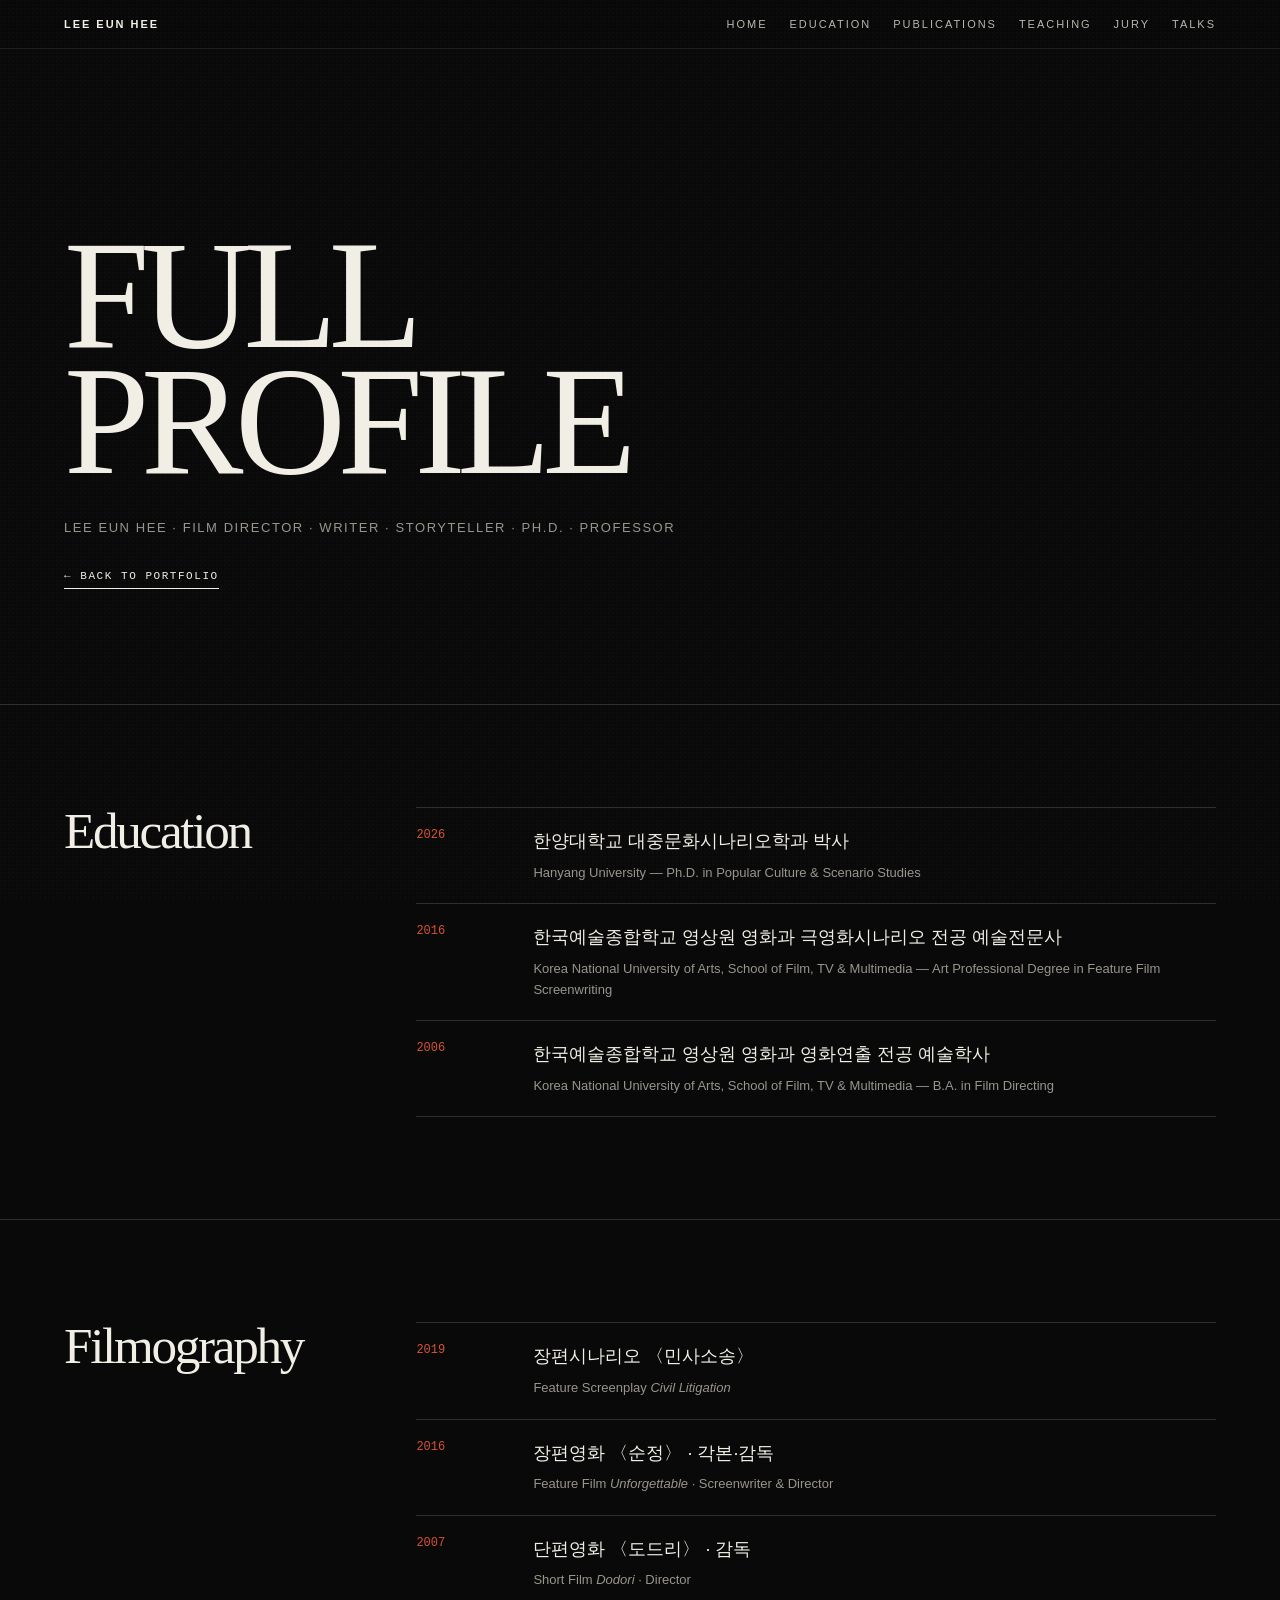
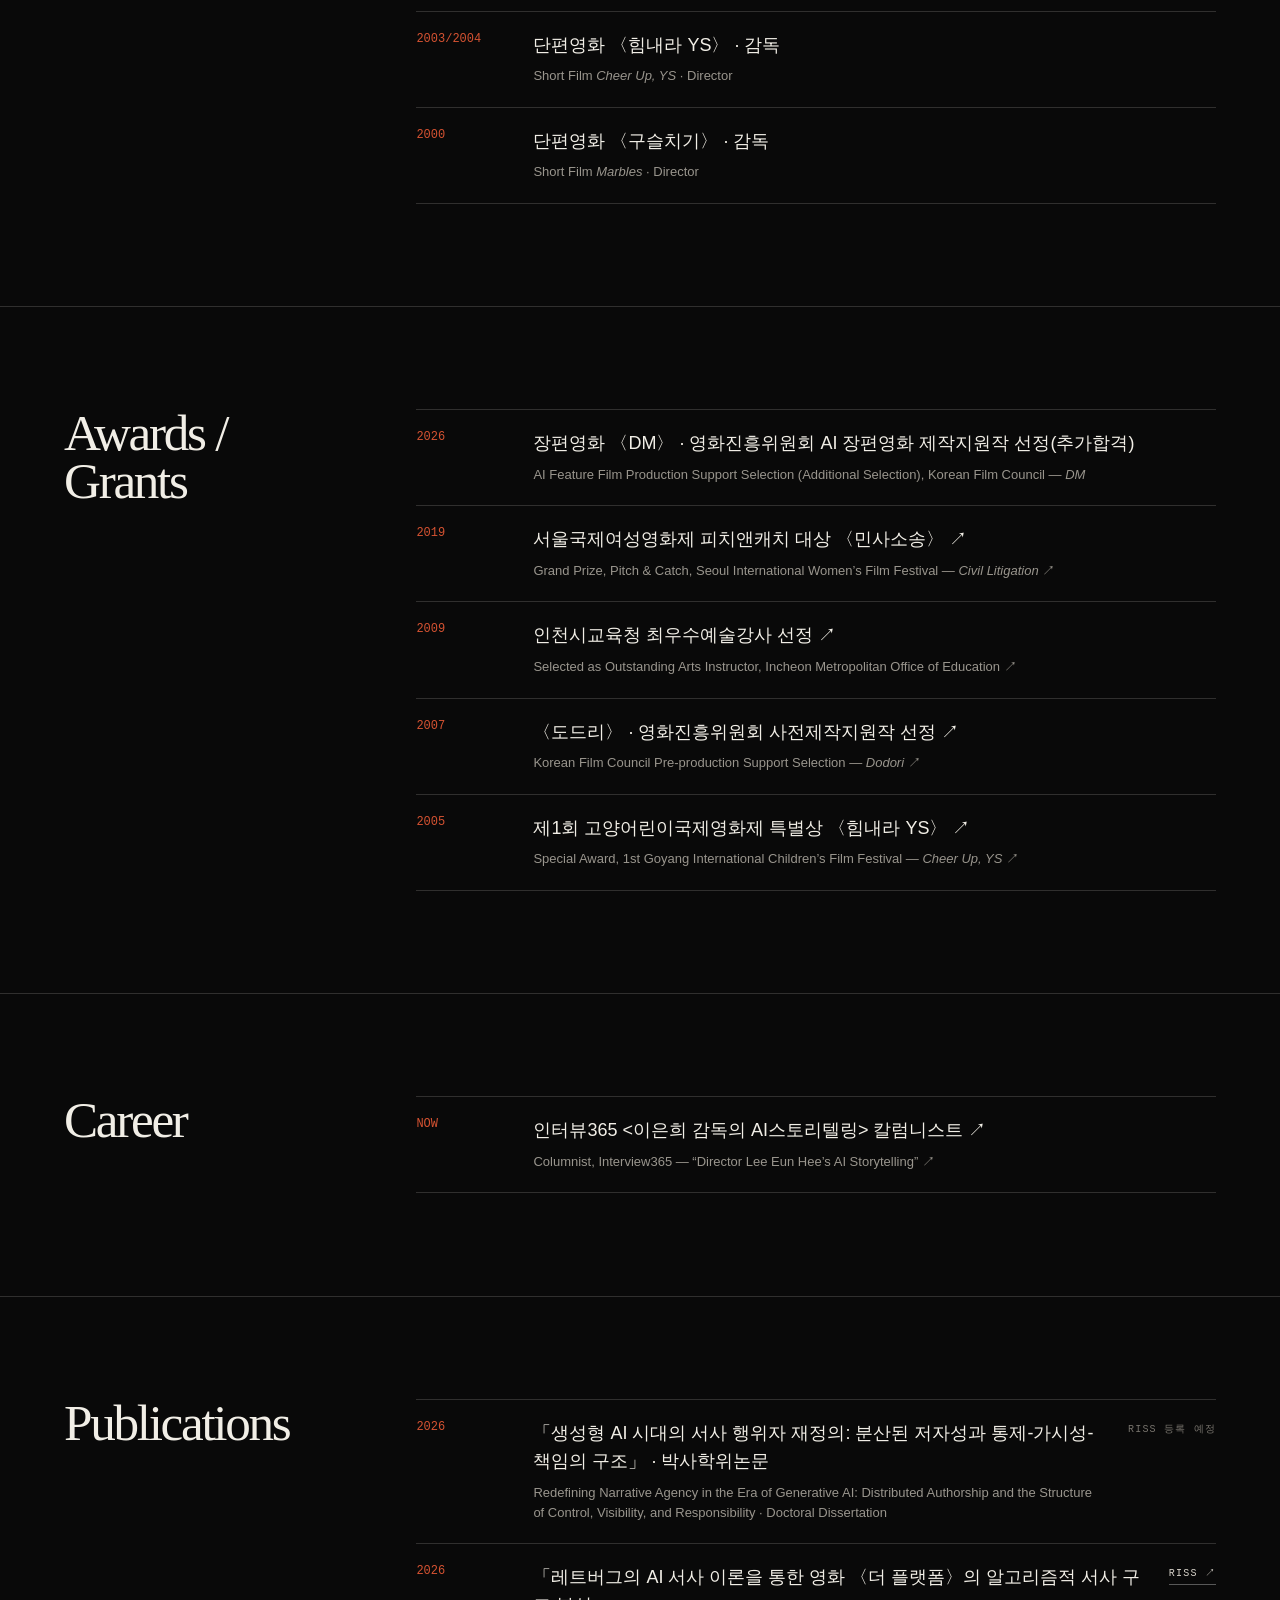
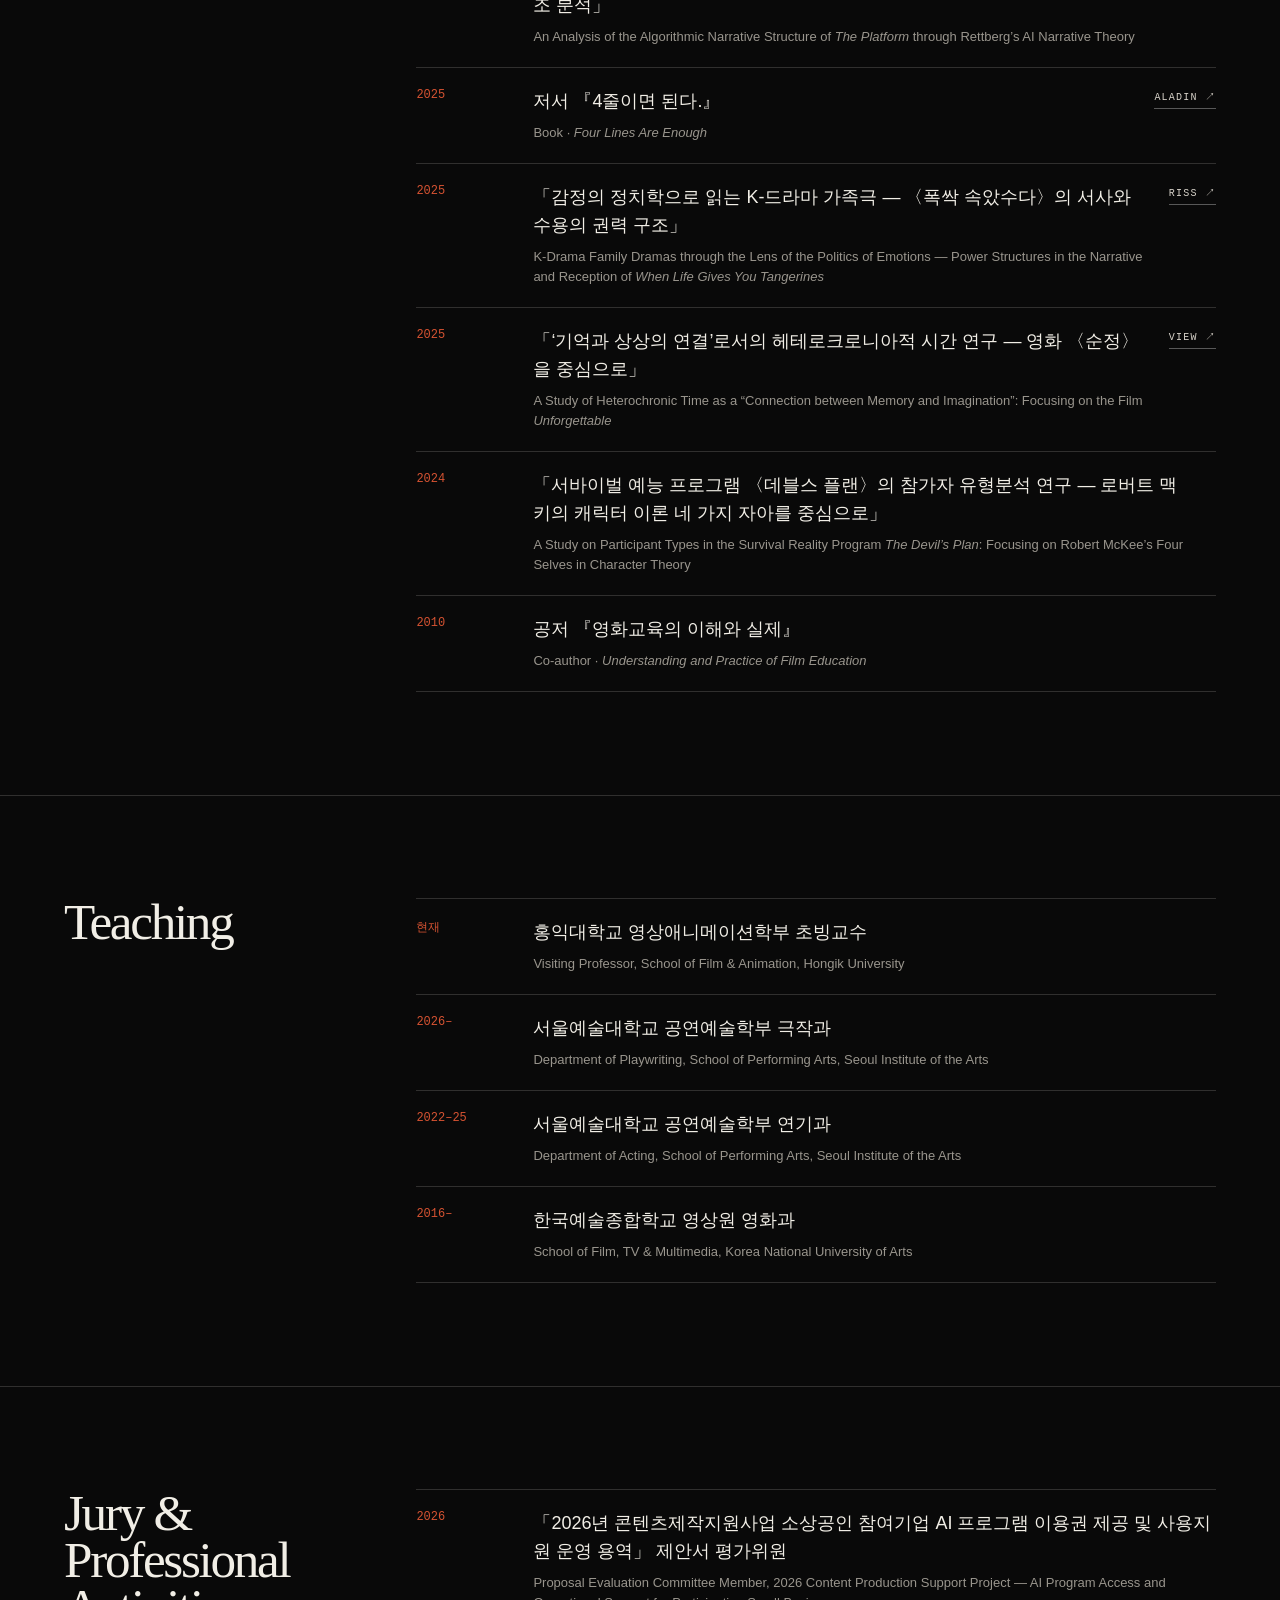
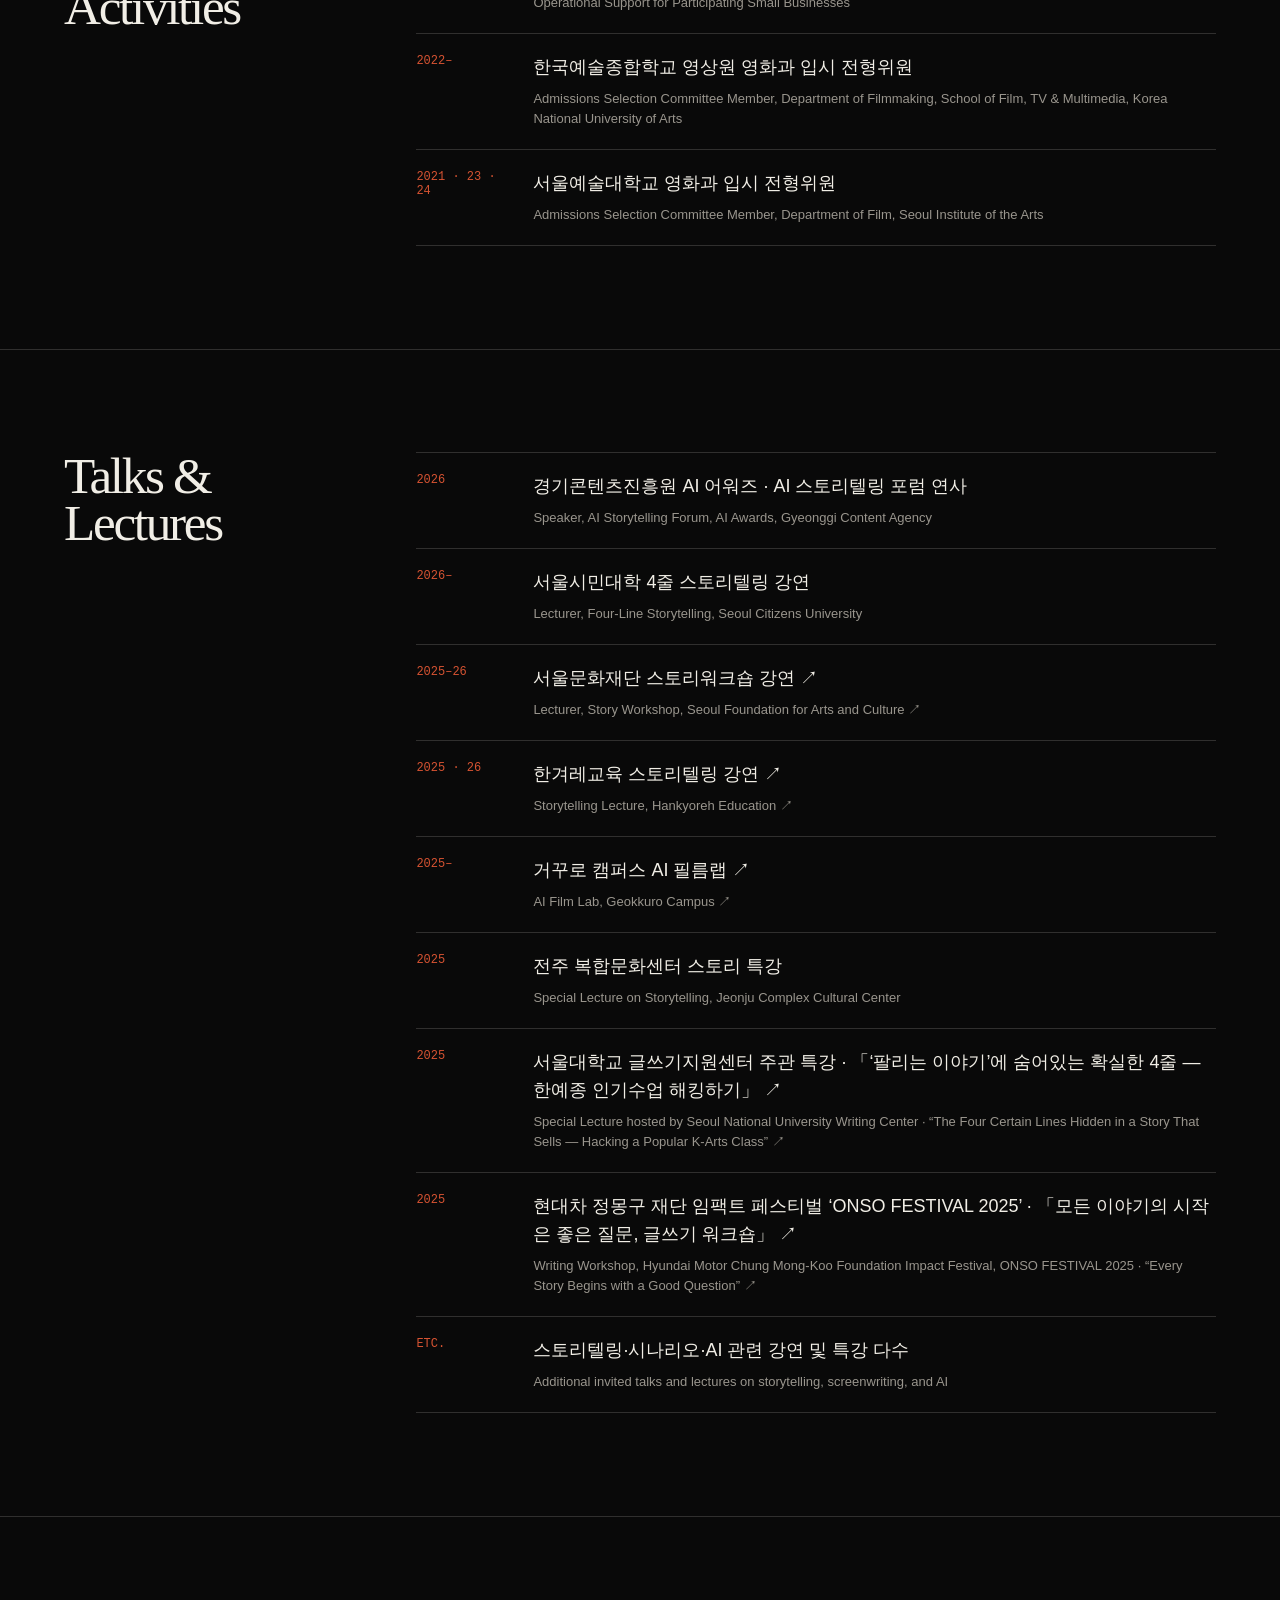
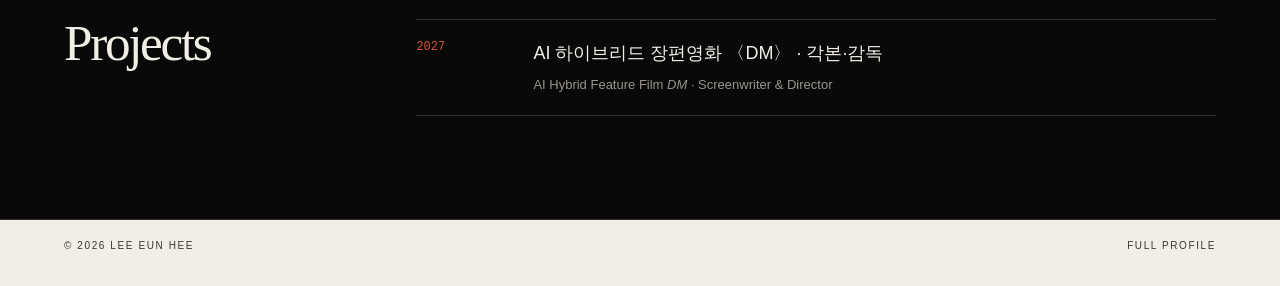
==== profile.html @ 2a786a92 "Add full profile page" ====
<!DOCTYPE html>
<html lang="ko">
<head>
<meta charset="utf-8"/>
<meta content="width=device-width, initial-scale=1.0" name="viewport"/>
<meta content="LEE EUN HEE — Full Profile" name="description"/>
<title>Full Profile — LEE EUN HEE</title>
<link href="styles.css" rel="stylesheet"/>
</head>
<body>
<header class="topbar"><a class="brand" href="index.html">LEE EUN HEE</a><nav class="nav"><a href="index.html">Home</a><a href="#education">Education</a><a href="#publications">Publications</a><a href="#teaching">Teaching</a><a href="#jury">Jury</a><a href="#talks">Talks</a></nav></header>
<main class="profile-page">
<section class="profile-hero"><h1>FULL<br/>PROFILE</h1><p>LEE EUN HEE · Film Director · Writer · Storyteller · Ph.D. · Professor</p><a class="back-link" href="index.html">← Back to Portfolio</a></section>
<section class="detail-section" id="education"><div class="detail-grid"><h2 class="detail-title">Education</h2><div class="detail-list"><div class="detail-item"><div class="year">2026</div><div><div class="ko">한양대학교 대중문화시나리오학과 박사</div><div class="en">Hanyang University — Ph.D. in Popular Culture &amp; Scenario Studies</div></div></div><div class="detail-item"><div class="year">2016</div><div><div class="ko">한국예술종합학교 영상원 영화과 극영화시나리오 전공 예술전문사</div><div class="en">Korea National University of Arts, School of Film, TV &amp; Multimedia — Art Professional Degree in Feature Film Screenwriting</div></div></div><div class="detail-item"><div class="year">2006</div><div><div class="ko">한국예술종합학교 영상원 영화과 영화연출 전공 예술학사</div><div class="en">Korea National University of Arts, School of Film, TV &amp; Multimedia — B.A. in Film Directing</div></div></div></div></div></section>
<section class="detail-section"><div class="detail-grid"><h2 class="detail-title">Filmography</h2><div class="detail-list"><div class="detail-item"><div class="year">2019</div><div><div class="ko">장편시나리오 〈민사소송〉</div><div class="en">Feature Screenplay <em>Civil Litigation</em></div></div></div><div class="detail-item"><div class="year">2016</div><div><div class="ko">장편영화 〈순정〉 · 각본·감독</div><div class="en">Feature Film <em>Unforgettable</em> · Screenwriter &amp; Director</div></div></div><div class="detail-item"><div class="year">2007</div><div><div class="ko">단편영화 〈도드리〉 · 감독</div><div class="en">Short Film <em>Dodori</em> · Director</div></div></div><div class="detail-item"><div class="year">2003/2004</div><div><div class="ko">단편영화 〈힘내라 YS〉 · 감독</div><div class="en">Short Film <em>Cheer Up, YS</em> · Director</div></div></div><div class="detail-item"><div class="year">2000</div><div><div class="ko">단편영화 〈구슬치기〉 · 감독</div><div class="en">Short Film <em>Marbles</em> · Director</div></div></div></div></div></section>
<section class="detail-section"><div class="detail-grid"><h2 class="detail-title">Awards /<br/>Grants</h2><div class="detail-list"><div class="detail-item"><div class="year">2026</div><div><div class="ko">장편영화 〈DM〉 · 영화진흥위원회 AI 장편영화 제작지원작 선정(추가합격)</div><div class="en">AI Feature Film Production Support Selection (Additional Selection), Korean Film Council — <em>DM</em></div></div></div><div class="detail-item"><div class="year">2019</div><div><div class="ko"><a href="https://siwff.or.kr/kor/addon/00000002/award_view.asp?QueryYear=2019&awardYear=2019" target="_blank" rel="noopener noreferrer">서울국제여성영화제 피치앤캐치 대상 〈민사소송〉 ↗</a></div><div class="en"><a href="https://siwff.or.kr/kor/addon/00000002/award_view.asp?QueryYear=2019&awardYear=2019" target="_blank" rel="noopener noreferrer">Grand Prize, Pitch &amp; Catch, Seoul International Women’s Film Festival — <em>Civil Litigation</em> ↗</a></div></div></div><div class="detail-item"><div class="year">2009</div><div><div class="ko"><a href="https://commbooks.com/%EB%8F%84%EC%84%9C/%EC%98%81%ED%99%94%EA%B5%90%EC%9C%A1%EC%9D%98-%EC%9D%B4%ED%95%B4%EC%99%80-%EC%8B%A4%EC%A0%9C/" target="_blank" rel="noopener noreferrer">인천시교육청 최우수예술강사 선정 ↗</a></div><div class="en"><a href="https://commbooks.com/%EB%8F%84%EC%84%9C/%EC%98%81%ED%99%94%EA%B5%90%EC%9C%A1%EC%9D%98-%EC%9D%B4%ED%95%B4%EC%99%80-%EC%8B%A4%EC%A0%9C/" target="_blank" rel="noopener noreferrer">Selected as Outstanding Arts Instructor, Incheon Metropolitan Office of Education ↗</a></div></div></div><div class="detail-item"><div class="year">2007</div><div><div class="ko"><a href="https://commbooks.com/%EB%8F%84%EC%84%9C/%EC%98%81%ED%99%94%EA%B5%90%EC%9C%A1%EC%9D%98-%EC%9D%B4%ED%95%B4%EC%99%80-%EC%8B%A4%EC%A0%9C/" target="_blank" rel="noopener noreferrer">〈도드리〉 · 영화진흥위원회 사전제작지원작 선정 ↗</a></div><div class="en"><a href="https://commbooks.com/%EB%8F%84%EC%84%9C/%EC%98%81%ED%99%94%EA%B5%90%EC%9C%A1%EC%9D%98-%EC%9D%B4%ED%95%B4%EC%99%80-%EC%8B%A4%EC%A0%9C/" target="_blank" rel="noopener noreferrer">Korean Film Council Pre-production Support Selection — <em>Dodori</em> ↗</a></div></div></div><div class="detail-item"><div class="year">2005</div><div><div class="ko"><a href="https://m.entertain.naver.com/home/article/001/0001082225" target="_blank" rel="noopener noreferrer">제1회 고양어린이국제영화제 특별상 〈힘내라 YS〉 ↗</a></div><div class="en"><a href="https://m.entertain.naver.com/home/article/001/0001082225" target="_blank" rel="noopener noreferrer">Special Award, 1st Goyang International Children’s Film Festival — <em>Cheer Up, YS</em> ↗</a></div></div></div></div></div></section>
<section class="detail-section"><div class="detail-grid"><h2 class="detail-title">Career</h2><div class="detail-list"><div class="detail-item"><div class="year">NOW</div><div><div class="ko"><a href="https://www.interview365.com/news/articleList.html?sc_sub_section_code=S2N99&view_type=sm" target="_blank" rel="noopener noreferrer">인터뷰365 &lt;이은희 감독의 AI스토리텔링&gt; 칼럼니스트 ↗</a></div><div class="en"><a href="https://www.interview365.com/news/articleList.html?sc_sub_section_code=S2N99&view_type=sm" target="_blank" rel="noopener noreferrer">Columnist, Interview365 — “Director Lee Eun Hee’s AI Storytelling” ↗</a></div></div></div></div></div></section>
<section class="detail-section" id="publications"><div class="detail-grid"><h2 class="detail-title">Publications</h2><div class="detail-list"><div class="detail-item"><div class="year">2026</div><div><div class="pub-row"><div class="pub-copy"><div class="pub-title"><div class="ko">「생성형 AI 시대의 서사 행위자 재정의: 분산된 저자성과 통제-가시성-책임의 구조」 · 박사학위논문</div></div><div class="en">Redefining Narrative Agency in the Era of Generative AI: Distributed Authorship and the Structure of Control, Visibility, and Responsibility · Doctoral Dissertation</div></div><span class="pub-source pending">RISS 등록 예정</span></div></div></div><div class="detail-item"><div class="year">2026</div><div><div class="pub-row"><div class="pub-copy"><a class="pub-title" href="https://www.riss.kr/search/Search.do?isDetailSearch=N&searchGubun=true&viewYn=OP&query=%EB%A0%88%ED%8A%B8%EB%B2%84%EA%B7%B8%EC%9D%98%20AI%20%EC%84%9C%EC%82%AC%20%EC%9D%B4%EB%A1%A0%EC%9D%84%20%ED%86%B5%ED%95%9C%20%EC%98%81%ED%99%94%20%EB%8D%94%20%ED%94%8C%EB%9E%AB%ED%8F%BC%EC%9D%98%20%EC%95%8C%EA%B3%A0%EB%A6%AC%EC%A6%98%EC%A0%81%20%EC%84%9C%EC%82%AC%20%EA%B5%AC%EC%A1%B0%20%EB%B6%84%EC%84%9D" target="_blank" rel="noopener noreferrer"><div class="ko">「레트버그의 AI 서사 이론을 통한 영화 〈더 플랫폼〉의 알고리즘적 서사 구조 분석」</div></a><div class="en">An Analysis of the Algorithmic Narrative Structure of <em>The Platform</em> through Rettberg’s AI Narrative Theory</div></div><a class="pub-source" href="https://www.riss.kr/search/Search.do?isDetailSearch=N&searchGubun=true&viewYn=OP&query=%EB%A0%88%ED%8A%B8%EB%B2%84%EA%B7%B8%EC%9D%98%20AI%20%EC%84%9C%EC%82%AC%20%EC%9D%B4%EB%A1%A0%EC%9D%84%20%ED%86%B5%ED%95%9C%20%EC%98%81%ED%99%94%20%EB%8D%94%20%ED%94%8C%EB%9E%AB%ED%8F%BC%EC%9D%98%20%EC%95%8C%EA%B3%A0%EB%A6%AC%EC%A6%98%EC%A0%81%20%EC%84%9C%EC%82%AC%20%EA%B5%AC%EC%A1%B0%20%EB%B6%84%EC%84%9D" target="_blank" rel="noopener noreferrer">RISS ↗</a></div></div></div><div class="detail-item"><div class="year">2025</div><div><div class="pub-row"><div class="pub-copy"><a class="pub-title" href="https://www.aladin.co.kr/shop/wproduct.aspx?ItemId=359897521" target="_blank" rel="noopener noreferrer"><div class="ko">저서 『4줄이면 된다.』</div></a><div class="en">Book · <em>Four Lines Are Enough</em></div></div><a class="pub-source" href="https://www.aladin.co.kr/shop/wproduct.aspx?ItemId=359897521" target="_blank" rel="noopener noreferrer">ALADIN ↗</a></div></div></div><div class="detail-item"><div class="year">2025</div><div><div class="pub-row"><div class="pub-copy"><a class="pub-title" href="https://www.riss.kr/link?id=A109856595" target="_blank" rel="noopener noreferrer"><div class="ko">「감정의 정치학으로 읽는 K-드라마 가족극 — 〈폭싹 속았수다〉의 서사와 수용의 권력 구조」</div></a><div class="en">K-Drama Family Dramas through the Lens of the Politics of Emotions — Power Structures in the Narrative and Reception of <em>When Life Gives You Tangerines</em></div></div><a class="pub-source" href="https://www.riss.kr/link?id=A109856595" target="_blank" rel="noopener noreferrer">RISS ↗</a></div></div></div><div class="detail-item"><div class="year">2025</div><div><div class="pub-row"><div class="pub-copy"><a class="pub-title" href="https://www.xn--3e0br9supc12qbqio1kpa25v.com/general-5-2" target="_blank" rel="noopener noreferrer"><div class="ko">「‘기억과 상상의 연결’로서의 헤테로크로니아적 시간 연구 — 영화 〈순정〉을 중심으로」</div></a><div class="en">A Study of Heterochronic Time as a “Connection between Memory and Imagination”: Focusing on the Film <em>Unforgettable</em></div></div><a class="pub-source" href="https://www.xn--3e0br9supc12qbqio1kpa25v.com/general-5-2" target="_blank" rel="noopener noreferrer">VIEW ↗</a></div></div></div><div class="detail-item"><div class="year">2024</div><div><div class="pub-row"><div class="pub-copy"><div class="pub-title"><div class="ko">「서바이벌 예능 프로그램 〈데블스 플랜〉의 참가자 유형분석 연구 — 로버트 맥키의 캐릭터 이론 네 가지 자아를 중심으로」</div></div><div class="en">A Study on Participant Types in the Survival Reality Program <em>The Devil’s Plan</em>: Focusing on Robert McKee’s Four Selves in Character Theory</div></div></div></div></div><div class="detail-item"><div class="year">2010</div><div><div class="pub-row"><div class="pub-copy"><div class="pub-title"><div class="ko">공저 『영화교육의 이해와 실제』</div></div><div class="en">Co-author · <em>Understanding and Practice of Film Education</em></div></div></div></div></div></div></div></section>
<section class="detail-section" id="teaching"><div class="detail-grid"><h2 class="detail-title">Teaching</h2><div class="detail-list"><div class="detail-item"><div class="year">현재</div><div><div class="ko">홍익대학교 영상애니메이션학부 초빙교수</div><div class="en">Visiting Professor, School of Film &amp; Animation, Hongik University</div></div></div><div class="detail-item"><div class="year">2026–</div><div><div class="ko">서울예술대학교 공연예술학부 극작과</div><div class="en">Department of Playwriting, School of Performing Arts, Seoul Institute of the Arts</div></div></div><div class="detail-item"><div class="year">2022–25</div><div><div class="ko">서울예술대학교 공연예술학부 연기과</div><div class="en">Department of Acting, School of Performing Arts, Seoul Institute of the Arts</div></div></div><div class="detail-item"><div class="year">2016–</div><div><div class="ko">한국예술종합학교 영상원 영화과</div><div class="en">School of Film, TV &amp; Multimedia, Korea National University of Arts</div></div></div></div></div></section>
<section class="detail-section" id="jury"><div class="detail-grid"><h2 class="detail-title">Jury &amp;<br/>Professional<br/>Activities</h2><div class="detail-list"><div class="detail-item"><div class="year">2026</div><div><div class="ko">「2026년 콘텐츠제작지원사업 소상공인 참여기업 AI 프로그램 이용권 제공 및 사용지원 운영 용역」 제안서 평가위원</div><div class="en">Proposal Evaluation Committee Member, 2026 Content Production Support Project — AI Program Access and Operational Support for Participating Small Businesses</div></div></div><div class="detail-item"><div class="year">2022–</div><div><div class="ko">한국예술종합학교 영상원 영화과 입시 전형위원</div><div class="en">Admissions Selection Committee Member, Department of Filmmaking, School of Film, TV &amp; Multimedia, Korea National University of Arts</div></div></div><div class="detail-item"><div class="year">2021 · 23 · 24</div><div><div class="ko">서울예술대학교 영화과 입시 전형위원</div><div class="en">Admissions Selection Committee Member, Department of Film, Seoul Institute of the Arts</div></div></div></div></div></section>
<section class="detail-section" id="talks"><div class="detail-grid"><h2 class="detail-title">Talks &amp;<br/>Lectures</h2><div class="detail-list"><div class="detail-item"><div class="year">2026</div><div><div class="ko">경기콘텐츠진흥원 AI 어워즈 · AI 스토리텔링 포럼 연사</div><div class="en">Speaker, AI Storytelling Forum, AI Awards, Gyeonggi Content Agency</div></div></div><div class="detail-item"><div class="year">2026–</div><div><div class="ko">서울시민대학 4줄 스토리텔링 강연</div><div class="en">Lecturer, Four-Line Storytelling, Seoul Citizens University</div></div></div><div class="detail-item"><div class="year">2025–26</div><div><div class="ko"><a href="https://sfac.or.kr/site/sasc/ex/bbs/View.do?bcIdx=138455&cbIdx=1049" target="_blank" rel="noopener noreferrer">서울문화재단 스토리워크숍 강연 ↗</a></div><div class="en"><a href="https://sfac.or.kr/site/sasc/ex/bbs/View.do?bcIdx=138455&cbIdx=1049" target="_blank" rel="noopener noreferrer">Lecturer, Story Workshop, Seoul Foundation for Arts and Culture ↗</a></div></div></div><div class="detail-item"><div class="year">2025 · 26</div><div><div class="ko"><a href="https://hrd.hanter21.co.kr/jsp/global/lecturer_intro_mon.jsp?s_center=SCHOOLHANI" target="_blank" rel="noopener noreferrer">한겨레교육 스토리텔링 강연 ↗</a></div><div class="en"><a href="https://hrd.hanter21.co.kr/jsp/global/lecturer_intro_mon.jsp?s_center=SCHOOLHANI" target="_blank" rel="noopener noreferrer">Storytelling Lecture, Hankyoreh Education ↗</a></div></div></div><div class="detail-item"><div class="year">2025–</div><div><div class="ko"><a href="https://xn--v69a75dvtk24kj6oj1g.kr/coach" target="_blank" rel="noopener noreferrer">거꾸로 캠퍼스 AI 필름랩 ↗</a></div><div class="en"><a href="https://xn--v69a75dvtk24kj6oj1g.kr/coach" target="_blank" rel="noopener noreferrer">AI Film Lab, Geokkuro Campus ↗</a></div></div></div><div class="detail-item"><div class="year">2025</div><div><div class="ko">전주 복합문화센터 스토리 특강</div><div class="en">Special Lecture on Storytelling, Jeonju Complex Cultural Center</div></div></div><div class="detail-item"><div class="year">2025</div><div><div class="ko"><a href="https://www.snu.ac.kr/snunow/events?bbsidx=157383&md=v" target="_blank" rel="noopener noreferrer">서울대학교 글쓰기지원센터 주관 특강 · 「‘팔리는 이야기’에 숨어있는 확실한 4줄 — 한예종 인기수업 해킹하기」 ↗</a></div><div class="en"><a href="https://www.snu.ac.kr/snunow/events?bbsidx=157383&md=v" target="_blank" rel="noopener noreferrer">Special Lecture hosted by Seoul National University Writing Center · “The Four Certain Lines Hidden in a Story That Sells — Hacking a Popular K-Arts Class” ↗</a></div></div></div><div class="detail-item"><div class="year">2025</div><div><div class="ko"><a href="https://hyundai-cmkmagazine.org/cmktimeline_48/" target="_blank" rel="noopener noreferrer">현대차 정몽구 재단 임팩트 페스티벌 ‘ONSO FESTIVAL 2025’ · 「모든 이야기의 시작은 좋은 질문, 글쓰기 워크숍」 ↗</a></div><div class="en"><a href="https://hyundai-cmkmagazine.org/cmktimeline_48/" target="_blank" rel="noopener noreferrer">Writing Workshop, Hyundai Motor Chung Mong-Koo Foundation Impact Festival, ONSO FESTIVAL 2025 · “Every Story Begins with a Good Question” ↗</a></div></div></div><div class="detail-item"><div class="year">ETC.</div><div><div class="ko">스토리텔링·시나리오·AI 관련 강연 및 특강 다수</div><div class="en">Additional invited talks and lectures on storytelling, screenwriting, and AI</div></div></div></div></div></section>
<section class="detail-section"><div class="detail-grid"><h2 class="detail-title">Projects</h2><div class="detail-list"><div class="detail-item"><div class="year">2027</div><div><div class="ko">AI 하이브리드 장편영화 〈DM〉 · 각본·감독</div><div class="en">AI Hybrid Feature Film <em>DM</em> · Screenwriter &amp; Director</div></div></div></div></div></section>
</main>
<footer><span>© 2026 LEE EUN HEE</span><span>Full Profile</span></footer>
</body>
</html>
---- styles.css ----
:root{--bg:#090909;--paper:#f1eee6;--muted:#99958d;--line:rgba(241,238,230,.17);--accent:#d65332;--pad:clamp(22px,5vw,78px)}*{box-sizing:border-box}html{scroll-behavior:smooth}body{margin:0;background:var(--bg);color:var(--paper);font-family:Arial,"Noto Sans KR",sans-serif;overflow-x:hidden}body:before{content:"";position:fixed;inset:0;pointer-events:none;opacity:.1;z-index:20;background-image:radial-gradient(circle at 20% 20%,rgba(255,255,255,.12) 0 1px,transparent 1px),radial-gradient(circle at 70% 80%,rgba(255,255,255,.08) 0 1px,transparent 1px);background-size:4px 4px,6px 6px;mix-blend-mode:screen}a{color:inherit;text-decoration:none}.topbar{position:fixed;top:0;left:0;right:0;z-index:10;display:flex;justify-content:space-between;align-items:center;padding:18px var(--pad);border-bottom:1px solid rgba(255,255,255,.08);backdrop-filter:blur(14px);background:rgba(9,9,9,.62);font-size:11px;letter-spacing:.18em;text-transform:uppercase}.brand{font-weight:700}.nav{display:flex;gap:22px}.nav a{color:#bbb7af;transition:.25s}.nav a:hover{color:#fff}.hero{min-height:100svh;padding:110px var(--pad) 38px;display:grid;align-content:end;position:relative;overflow:hidden;border-bottom:1px solid var(--line)}.hero:after{content:"";position:absolute;width:min(58vw,850px);aspect-ratio:4/5;right:-8vw;top:9vh;background:linear-gradient(120deg,transparent 12%,rgba(255,255,255,.06) 12.5%,transparent 13%),radial-gradient(circle at 30% 38%,#424242 0,#252525 25%,#121212 52%,#090909 72%);filter:contrast(1.15);opacity:.8;transform:rotate(4deg)}.kicker{position:relative;z-index:2;margin-bottom:24px;font-size:12px;color:var(--muted);letter-spacing:.22em;text-transform:uppercase;line-height:1.8}.kicker strong{color:#e5e1d9;font-weight:500}.hero h1{position:relative;z-index:2;margin:0;font-family:Georgia,"Times New Roman",serif;font-weight:400;font-size:clamp(72px,16vw,250px);line-height:.76;letter-spacing:-.065em;max-width:11ch}.hero-bottom{position:relative;z-index:2;display:flex;justify-content:space-between;align-items:end;gap:20px;margin-top:55px}.hero-role{max-width:650px;font-size:clamp(17px,2.1vw,26px);line-height:1.42;color:#d4d0c8}.scroll-cue{font-size:10px;letter-spacing:.2em;text-transform:uppercase;color:var(--muted);white-space:nowrap}.marquee-wrap{overflow:hidden;border-bottom:1px solid var(--line);background:var(--paper);color:#0c0c0c}.marquee{display:flex;width:max-content;animation:marquee 22s linear infinite;font-size:clamp(28px,4vw,60px);font-family:Georgia,serif;font-style:italic;padding:12px 0 15px;white-space:nowrap}.marquee span{padding-right:44px}@keyframes marquee{to{transform:translateX(-50%)}}section{padding:clamp(75px,11vw,155px) var(--pad);border-bottom:1px solid var(--line)}.section-head{display:grid;grid-template-columns:90px 1fr;gap:24px;align-items:start;margin-bottom:clamp(45px,7vw,90px)}.section-num{font-family:"Courier New",monospace;font-size:12px;color:var(--accent)}h2{margin:0;font-family:Georgia,serif;font-weight:400;font-size:clamp(46px,8vw,124px);line-height:.92;letter-spacing:-.045em}.statement-grid{display:grid;grid-template-columns:1fr 2fr;gap:clamp(30px,8vw,130px)}.portrait{min-height:620px;position:relative;overflow:hidden;background:#111;margin:0}.portrait img{width:100%;height:100%;min-height:620px;position:absolute;inset:0;object-fit:cover;object-position:center 42%;filter:grayscale(1) contrast(1.04);transform:scale(1.01);transition:transform 1.1s cubic-bezier(.2,.8,.2,1),filter .6s ease}.portrait:hover img{transform:scale(1.035);filter:grayscale(.82) contrast(1.04)}.portrait:before{content:"";position:absolute;inset:0;z-index:1;pointer-events:none;background:linear-gradient(to top,rgba(0,0,0,.34),transparent 35%)}.portrait:after{content:"LEE EUN HEE / PORTRAIT";position:absolute;z-index:2;bottom:18px;left:18px;color:rgba(255,255,255,.7);font-size:9px;letter-spacing:.18em}.profile-name{font-family:Georgia,"Noto Serif KR",serif;font-size:clamp(38px,5vw,74px);font-weight:400;margin:0 0 34px}.edu-list,.edu-list-en{list-style:none;padding:0;margin:0}.edu-list li{padding:15px 0;border-top:1px solid var(--line);font-size:clamp(17px,1.8vw,24px);line-height:1.55;letter-spacing:-.015em}.edu-list-en{margin-top:34px;padding-top:26px;border-top:1px solid rgba(255,255,255,.16)}.edu-list-en li{padding:9px 0;color:#aaa69f;font-size:14px;line-height:1.65}.cta-link{display:inline-block;margin-top:38px;border-bottom:1px solid var(--paper);padding-bottom:8px;font-family:"Courier New",monospace;font-size:11px;letter-spacing:.16em;text-transform:uppercase}.works{display:grid;grid-template-columns:repeat(12,1fr);gap:18px}.work{grid-column:span 6;border-top:1px solid var(--line);padding-top:14px}.work:nth-child(3){grid-column:4/span 6}.frame{aspect-ratio:16/10;overflow:hidden;position:relative;background:#151515;margin-bottom:16px}.frame:before{content:"";position:absolute;inset:0;background:linear-gradient(155deg,rgba(255,255,255,.14),transparent 35%),radial-gradient(circle at 70% 30%,#5f5f5f 0,#303030 25%,#141414 58%,#090909 100%);transition:transform .7s cubic-bezier(.2,.8,.2,1),filter .7s;filter:grayscale(1)}.work:nth-child(2) .frame:before{background:linear-gradient(30deg,rgba(214,83,50,.18),transparent 35%),radial-gradient(circle at 26% 42%,#6b625d 0,#282524 25%,#111 60%,#070707 100%)}.work:nth-child(3) .frame:before{background:linear-gradient(80deg,rgba(255,255,255,.09),transparent 40%),radial-gradient(circle at 55% 65%,#646464 0,#2d2d2d 22%,#111 56%,#060606 100%)}.work:hover .frame:before{transform:scale(1.035);filter:grayscale(.2)}.frame-label{position:absolute;z-index:2;left:16px;bottom:15px;font-size:10px;letter-spacing:.18em;color:rgba(255,255,255,.62);text-transform:uppercase}.work-meta{display:flex;justify-content:space-between;gap:20px;font-size:11px;color:var(--muted);letter-spacing:.12em;text-transform:uppercase}.work-title{margin:8px 0 2px;font-family:Georgia,"Noto Serif KR",serif;font-size:clamp(28px,3.8vw,54px);font-weight:400}.work-sub{margin:6px 0 0;color:#aaa69f;font-size:13px}.highlights{border-top:1px solid var(--line)}.highlight-row{display:grid;grid-template-columns:105px 1.6fr 1fr;gap:22px;padding:22px 0;border-bottom:1px solid var(--line);align-items:start}.highlight-year{font-family:"Courier New",monospace;color:var(--accent)}.highlight-ko{font-size:clamp(18px,2vw,27px);line-height:1.45}.highlight-en{color:var(--muted);font-size:13px;line-height:1.6}.contact{min-height:70vh;display:grid;align-content:space-between;background:var(--paper);color:#0b0b0b}.contact h2{max-width:8ch}.contact-bottom{margin-top:80px;display:flex;justify-content:space-between;align-items:end;gap:30px}.contact-link{font-family:Georgia,serif;font-size:clamp(24px,4vw,56px);border-bottom:1px solid #111;padding-bottom:5px}footer{padding:20px var(--pad) 35px;background:var(--paper);color:#383632;display:flex;justify-content:space-between;gap:20px;font-size:10px;letter-spacing:.16em;text-transform:uppercase}.reveal{opacity:0;transform:translateY(28px);transition:opacity .8s ease,transform .8s cubic-bezier(.2,.8,.2,1)}.reveal.on{opacity:1;transform:none}.profile-page{padding-top:105px}.profile-hero{padding-top:clamp(85px,10vw,140px);padding-bottom:clamp(70px,9vw,120px)}.profile-hero h1{font-family:Georgia,serif;font-weight:400;font-size:clamp(62px,12vw,180px);line-height:.82;letter-spacing:-.055em;margin:0}.profile-hero p{margin:35px 0 0;color:var(--muted);font-size:13px;letter-spacing:.12em;text-transform:uppercase}.detail-section{padding-top:clamp(65px,8vw,110px);padding-bottom:clamp(65px,8vw,110px)}.detail-grid{display:grid;grid-template-columns:250px 1fr;gap:clamp(32px,8vw,130px)}.detail-title{font-family:Georgia,serif;font-size:clamp(33px,4vw,56px);font-weight:400;margin:0}.detail-list{border-top:1px solid var(--line)}.detail-item{display:grid;grid-template-columns:95px 1fr;gap:22px;padding:20px 0;border-bottom:1px solid var(--line)}.detail-item .year{font-family:"Courier New",monospace;color:var(--accent);font-size:12px}.detail-item .ko{font-size:18px;line-height:1.55}.detail-item .en{margin-top:7px;color:var(--muted);font-size:13px;line-height:1.55}.back-link{display:inline-block;margin-top:35px;font-family:"Courier New",monospace;font-size:11px;letter-spacing:.14em;text-transform:uppercase;border-bottom:1px solid var(--paper);padding-bottom:6px}.pub-row{display:grid;grid-template-columns:minmax(0,1fr) auto;gap:22px;align-items:start}.pub-title{display:block}.pub-title .ko{transition:opacity .2s ease}.pub-title:hover .ko{opacity:.68}.pub-source{display:inline-block;margin-top:2px;padding-bottom:4px;border-bottom:1px solid rgba(255,255,255,.32);font-family:"Courier New",monospace;font-size:10px;letter-spacing:.12em;color:#d8d3ca;white-space:nowrap;text-transform:uppercase;transition:border-color .2s,color .2s}.pub-source:hover{color:#fff;border-color:#fff}.pub-source.pending{border-bottom:none;color:#77736c;cursor:default}.pub-source.pending:hover{color:#77736c;border-color:transparent}@media(max-width:820px){.nav a:nth-child(2),.nav a:nth-child(3){display:none}.hero:after{width:92vw;right:-35vw;opacity:.55}.hero-bottom{align-items:start;flex-direction:column}.section-head{grid-template-columns:55px 1fr}.statement-grid{grid-template-columns:1fr}.portrait,.portrait img{min-height:470px}.works{display:block}.work,.work:nth-child(3){margin-bottom:55px}.highlight-row{grid-template-columns:72px 1fr}.highlight-en{grid-column:2}.contact-bottom,footer{flex-direction:column;align-items:flex-start}.detail-grid{grid-template-columns:1fr}.detail-item{grid-template-columns:72px 1fr}.profile-page{padding-top:80px}}@media(max-width:620px){.pub-row{grid-template-columns:1fr}.pub-source{justify-self:start;margin-top:8px}}
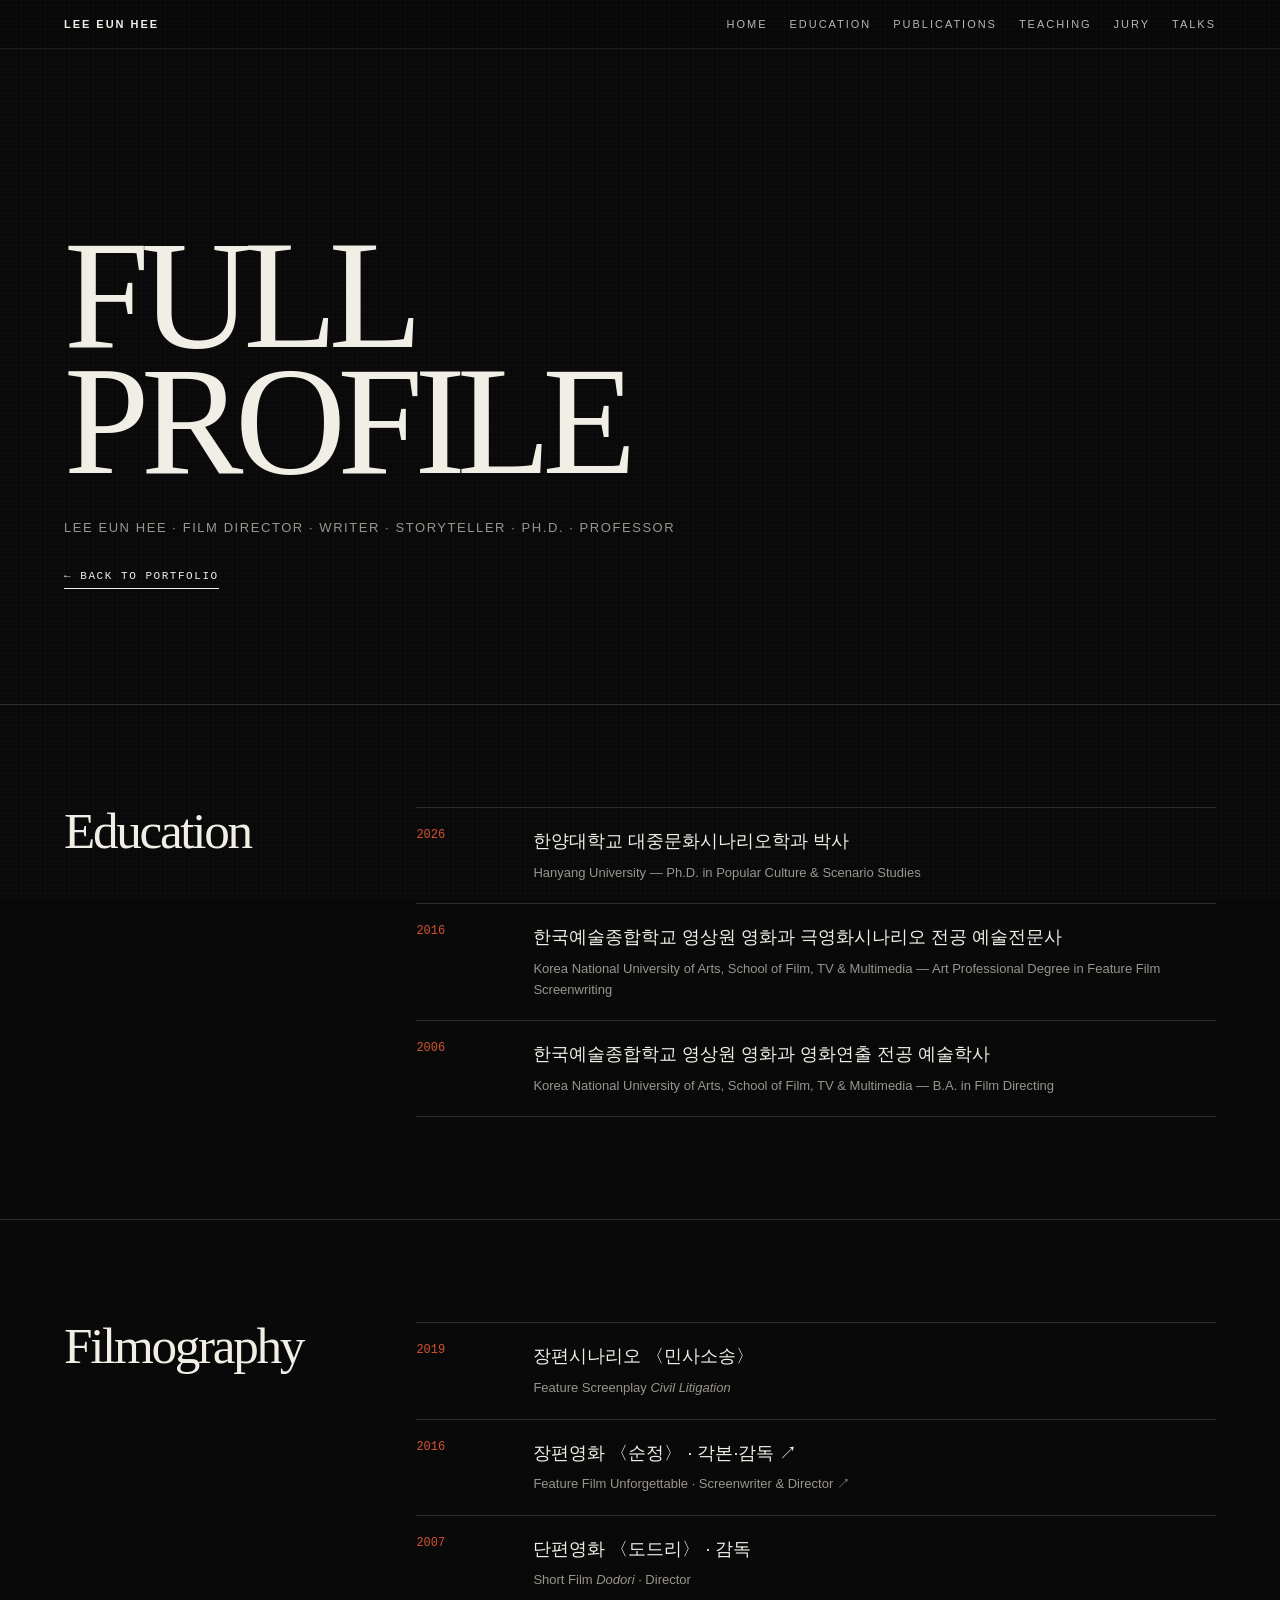
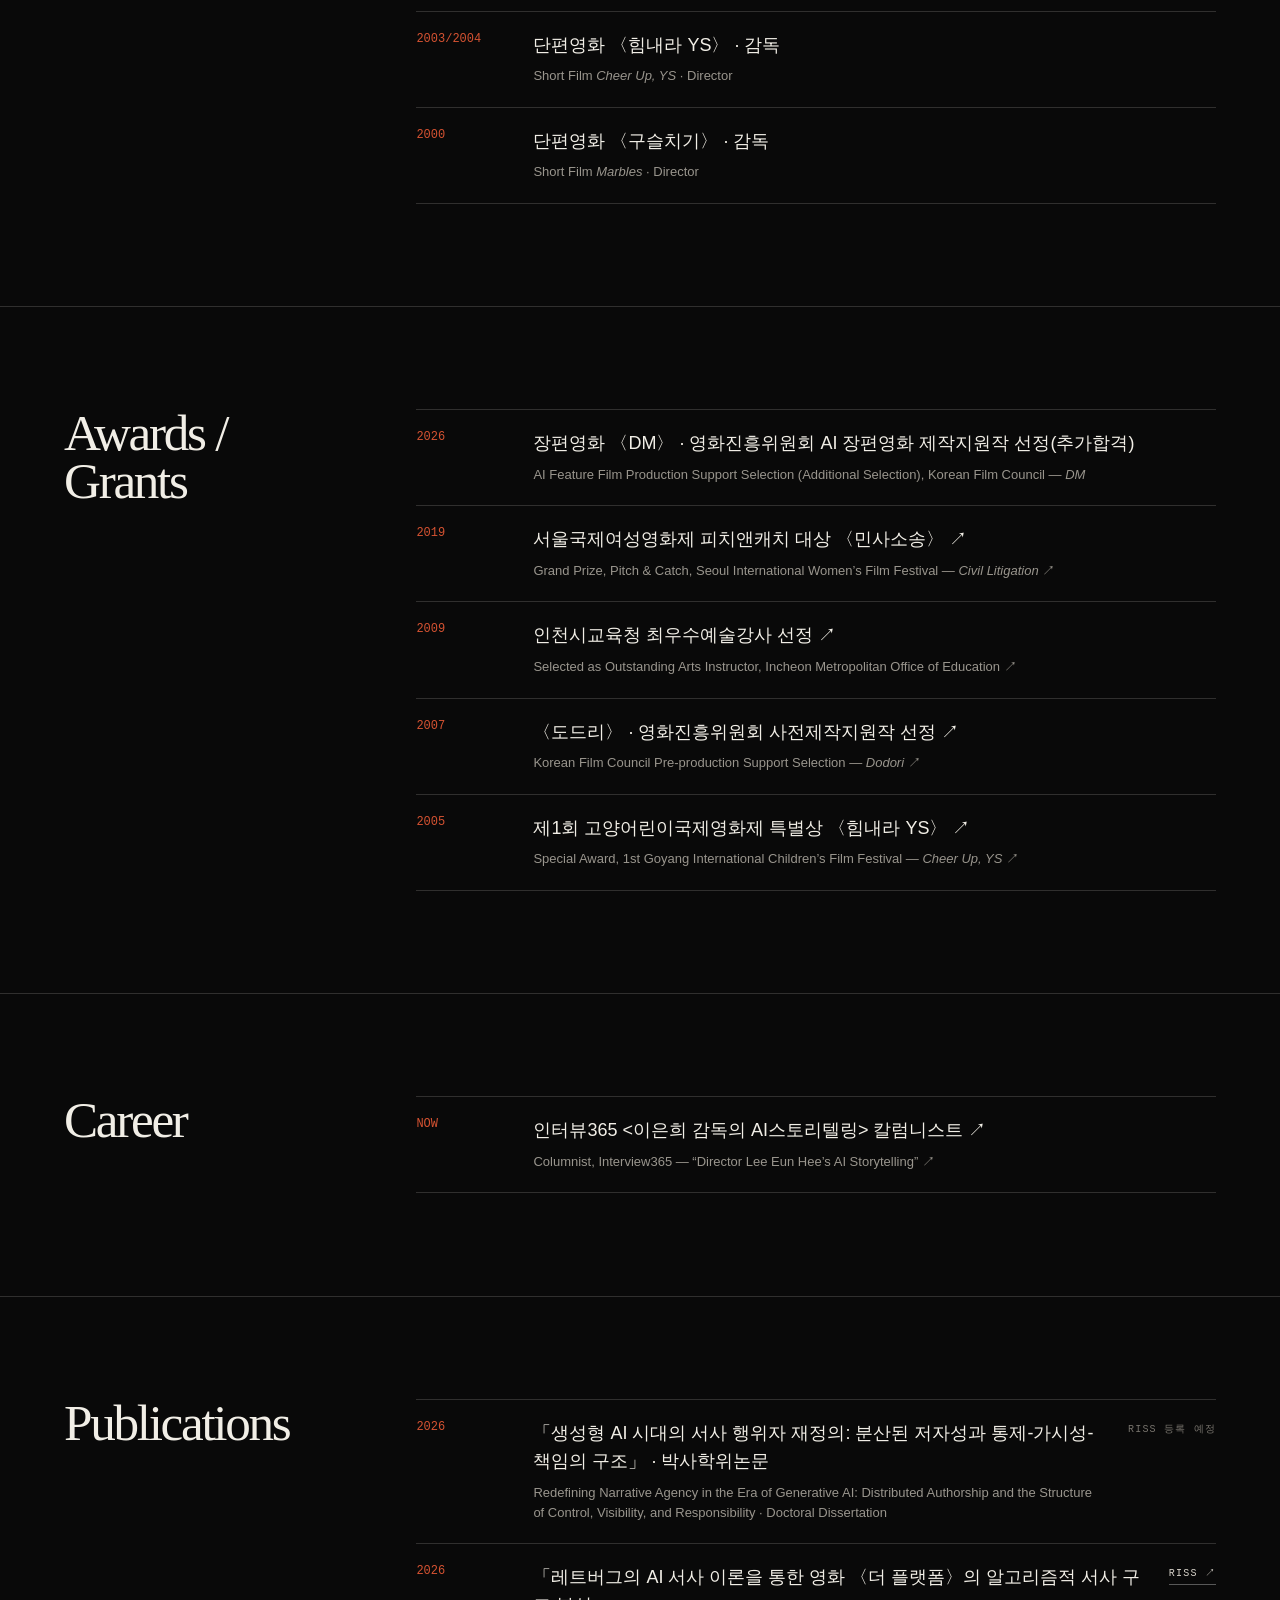
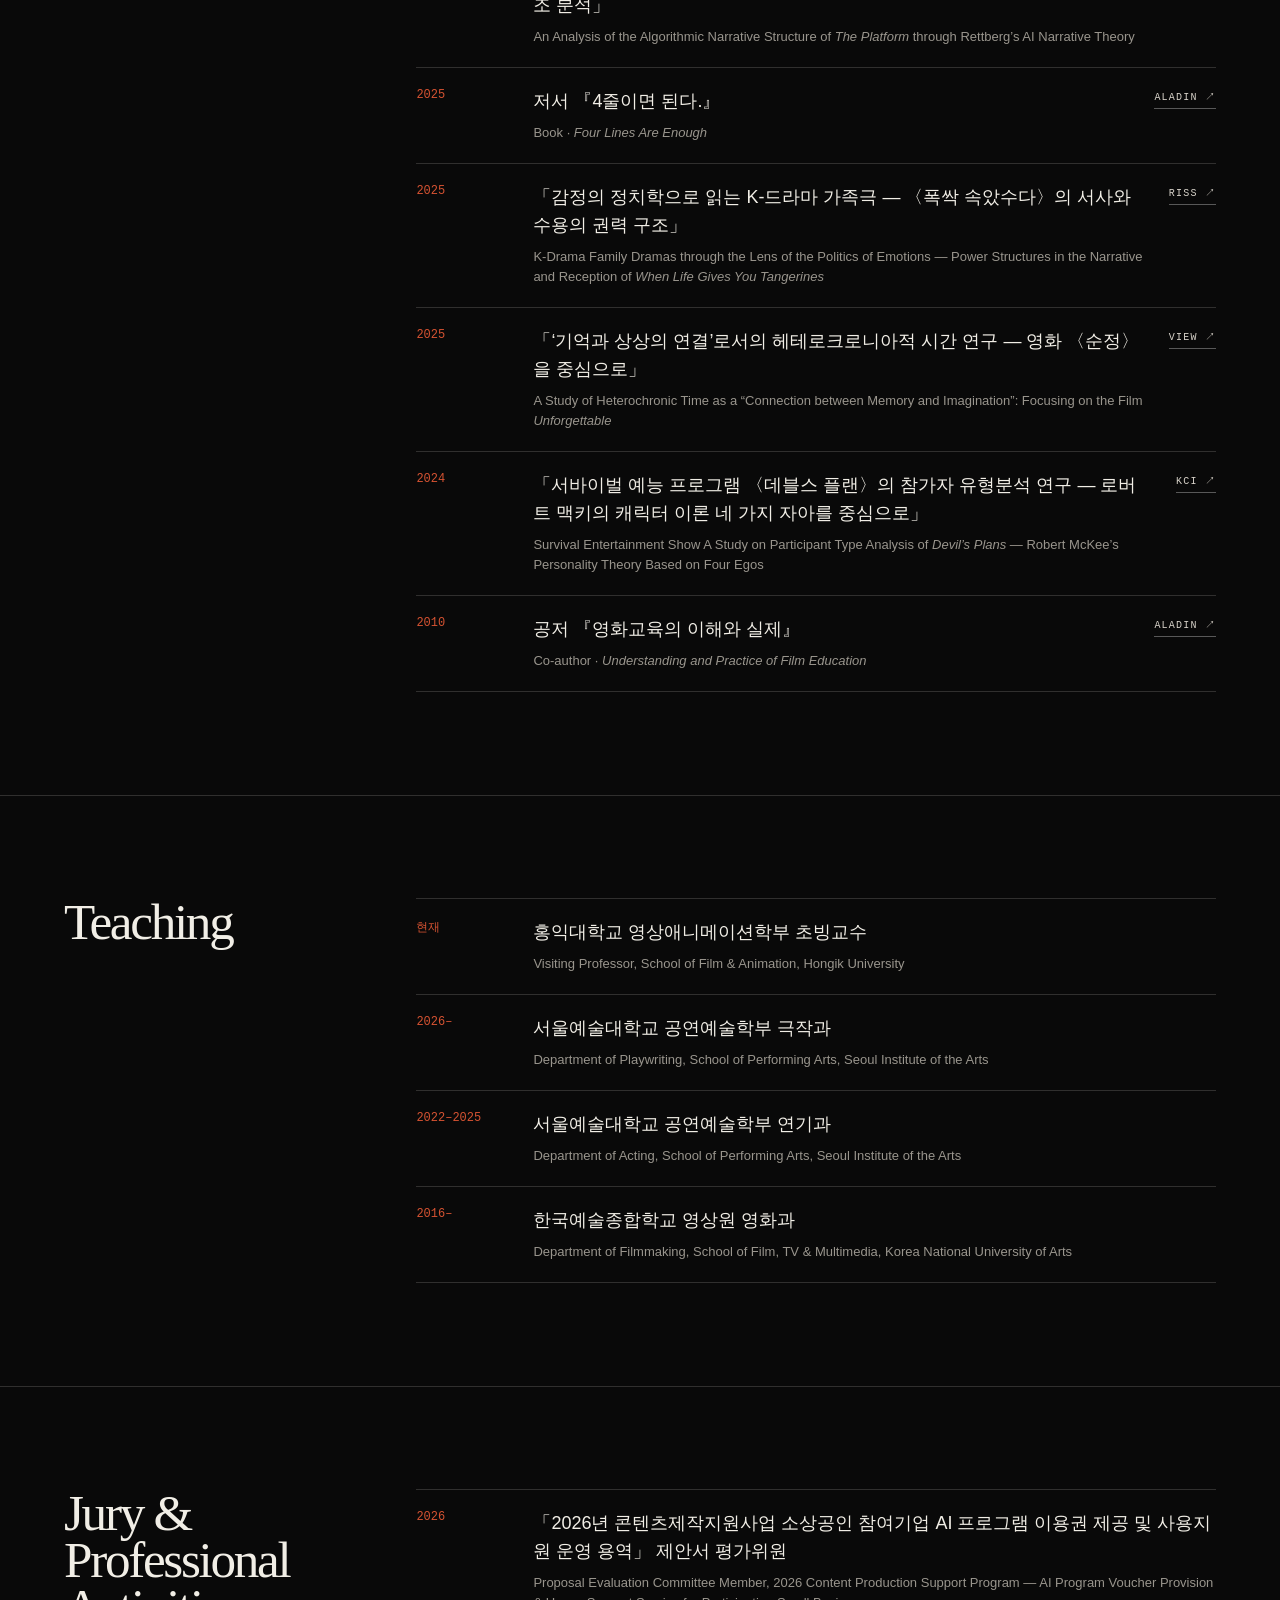
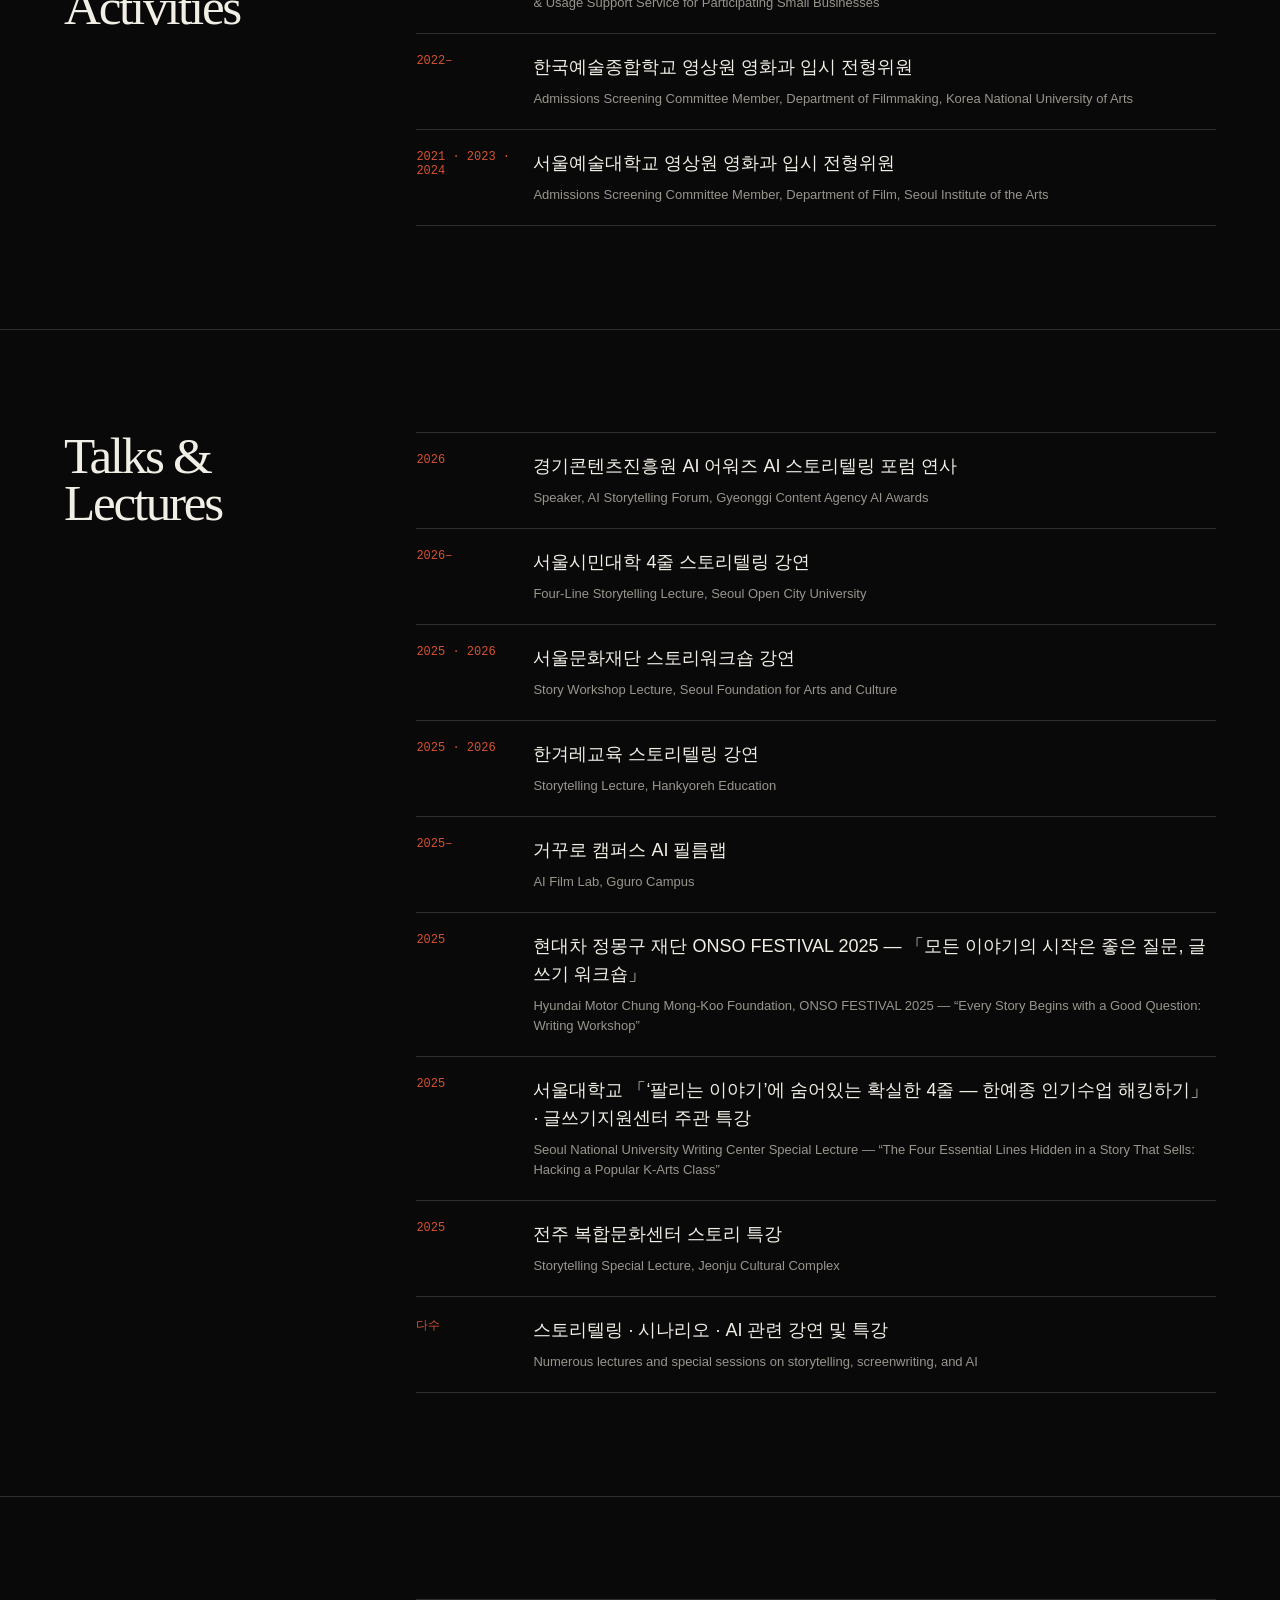
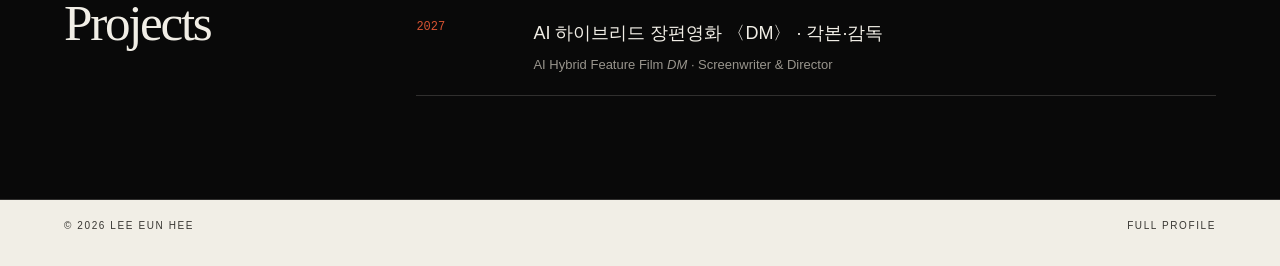
==== commit e0fae58a: "Add publication and film links" ====
--- a/profile.html
+++ b/profile.html
@@ -12,15 +12,15 @@
 <main class="profile-page">
 <section class="profile-hero"><h1>FULL<br/>PROFILE</h1><p>LEE EUN HEE · Film Director · Writer · Storyteller · Ph.D. · Professor</p><a class="back-link" href="index.html">← Back to Portfolio</a></section>
 <section class="detail-section" id="education"><div class="detail-grid"><h2 class="detail-title">Education</h2><div class="detail-list"><div class="detail-item"><div class="year">2026</div><div><div class="ko">한양대학교 대중문화시나리오학과 박사</div><div class="en">Hanyang University — Ph.D. in Popular Culture &amp; Scenario Studies</div></div></div><div class="detail-item"><div class="year">2016</div><div><div class="ko">한국예술종합학교 영상원 영화과 극영화시나리오 전공 예술전문사</div><div class="en">Korea National University of Arts, School of Film, TV &amp; Multimedia — Art Professional Degree in Feature Film Screenwriting</div></div></div><div class="detail-item"><div class="year">2006</div><div><div class="ko">한국예술종합학교 영상원 영화과 영화연출 전공 예술학사</div><div class="en">Korea National University of Arts, School of Film, TV &amp; Multimedia — B.A. in Film Directing</div></div></div></div></div></section>
-<section class="detail-section"><div class="detail-grid"><h2 class="detail-title">Filmography</h2><div class="detail-list"><div class="detail-item"><div class="year">2019</div><div><div class="ko">장편시나리오 〈민사소송〉</div><div class="en">Feature Screenplay <em>Civil Litigation</em></div></div></div><div class="detail-item"><div class="year">2016</div><div><div class="ko">장편영화 〈순정〉 · 각본·감독</div><div class="en">Feature Film <em>Unforgettable</em> · Screenwriter &amp; Director</div></div></div><div class="detail-item"><div class="year">2007</div><div><div class="ko">단편영화 〈도드리〉 · 감독</div><div class="en">Short Film <em>Dodori</em> · Director</div></div></div><div class="detail-item"><div class="year">2003/2004</div><div><div class="ko">단편영화 〈힘내라 YS〉 · 감독</div><div class="en">Short Film <em>Cheer Up, YS</em> · Director</div></div></div><div class="detail-item"><div class="year">2000</div><div><div class="ko">단편영화 〈구슬치기〉 · 감독</div><div class="en">Short Film <em>Marbles</em> · Director</div></div></div></div></div></section>
+<section class="detail-section"><div class="detail-grid"><h2 class="detail-title">Filmography</h2><div class="detail-list"><div class="detail-item"><div class="year">2019</div><div><div class="ko">장편시나리오 〈민사소송〉</div><div class="en">Feature Screenplay <em>Civil Litigation</em></div></div></div><div class="detail-item"><div class="year">2016</div><div><div class="ko"><a href="https://search.naver.com/search.naver?where=nexearch&sm=tab_etc&mra=QkRS%5EbkEw%5EVmJEX0NQYw%3D%3D%5ETEdOX0tJVA%3D%3D&pkid=68&os=2695983&qvt=0&query=%EC%98%81%ED%99%94%EC%88%9C%EC%A0%95" target="_blank" rel="noopener noreferrer">장편영화 〈순정〉 · 각본·감독 ↗</a></div><div class="en"><a href="https://search.naver.com/search.naver?where=nexearch&sm=tab_etc&mra=QkRS%5EbkEw%5EVmJEX0NQYw%3D%3D%5ETEdOX0tJVA%3D%3D&pkid=68&os=2695983&qvt=0&query=%EC%98%81%ED%99%94%EC%88%9C%EC%A0%95" target="_blank" rel="noopener noreferrer">Feature Film Unforgettable · Screenwriter &amp; Director ↗</a></div></div></div><div class="detail-item"><div class="year">2007</div><div><div class="ko">단편영화 〈도드리〉 · 감독</div><div class="en">Short Film <em>Dodori</em> · Director</div></div></div><div class="detail-item"><div class="year">2003/2004</div><div><div class="ko">단편영화 〈힘내라 YS〉 · 감독</div><div class="en">Short Film <em>Cheer Up, YS</em> · Director</div></div></div><div class="detail-item"><div class="year">2000</div><div><div class="ko">단편영화 〈구슬치기〉 · 감독</div><div class="en">Short Film <em>Marbles</em> · Director</div></div></div></div></div></section>
 <section class="detail-section"><div class="detail-grid"><h2 class="detail-title">Awards /<br/>Grants</h2><div class="detail-list"><div class="detail-item"><div class="year">2026</div><div><div class="ko">장편영화 〈DM〉 · 영화진흥위원회 AI 장편영화 제작지원작 선정(추가합격)</div><div class="en">AI Feature Film Production Support Selection (Additional Selection), Korean Film Council — <em>DM</em></div></div></div><div class="detail-item"><div class="year">2019</div><div><div class="ko"><a href="https://siwff.or.kr/kor/addon/00000002/award_view.asp?QueryYear=2019&awardYear=2019" target="_blank" rel="noopener noreferrer">서울국제여성영화제 피치앤캐치 대상 〈민사소송〉 ↗</a></div><div class="en"><a href="https://siwff.or.kr/kor/addon/00000002/award_view.asp?QueryYear=2019&awardYear=2019" target="_blank" rel="noopener noreferrer">Grand Prize, Pitch &amp; Catch, Seoul International Women’s Film Festival — <em>Civil Litigation</em> ↗</a></div></div></div><div class="detail-item"><div class="year">2009</div><div><div class="ko"><a href="https://commbooks.com/%EB%8F%84%EC%84%9C/%EC%98%81%ED%99%94%EA%B5%90%EC%9C%A1%EC%9D%98-%EC%9D%B4%ED%95%B4%EC%99%80-%EC%8B%A4%EC%A0%9C/" target="_blank" rel="noopener noreferrer">인천시교육청 최우수예술강사 선정 ↗</a></div><div class="en"><a href="https://commbooks.com/%EB%8F%84%EC%84%9C/%EC%98%81%ED%99%94%EA%B5%90%EC%9C%A1%EC%9D%98-%EC%9D%B4%ED%95%B4%EC%99%80-%EC%8B%A4%EC%A0%9C/" target="_blank" rel="noopener noreferrer">Selected as Outstanding Arts Instructor, Incheon Metropolitan Office of Education ↗</a></div></div></div><div class="detail-item"><div class="year">2007</div><div><div class="ko"><a href="https://commbooks.com/%EB%8F%84%EC%84%9C/%EC%98%81%ED%99%94%EA%B5%90%EC%9C%A1%EC%9D%98-%EC%9D%B4%ED%95%B4%EC%99%80-%EC%8B%A4%EC%A0%9C/" target="_blank" rel="noopener noreferrer">〈도드리〉 · 영화진흥위원회 사전제작지원작 선정 ↗</a></div><div class="en"><a href="https://commbooks.com/%EB%8F%84%EC%84%9C/%EC%98%81%ED%99%94%EA%B5%90%EC%9C%A1%EC%9D%98-%EC%9D%B4%ED%95%B4%EC%99%80-%EC%8B%A4%EC%A0%9C/" target="_blank" rel="noopener noreferrer">Korean Film Council Pre-production Support Selection — <em>Dodori</em> ↗</a></div></div></div><div class="detail-item"><div class="year">2005</div><div><div class="ko"><a href="https://m.entertain.naver.com/home/article/001/0001082225" target="_blank" rel="noopener noreferrer">제1회 고양어린이국제영화제 특별상 〈힘내라 YS〉 ↗</a></div><div class="en"><a href="https://m.entertain.naver.com/home/article/001/0001082225" target="_blank" rel="noopener noreferrer">Special Award, 1st Goyang International Children’s Film Festival — <em>Cheer Up, YS</em> ↗</a></div></div></div></div></div></section>
 <section class="detail-section"><div class="detail-grid"><h2 class="detail-title">Career</h2><div class="detail-list"><div class="detail-item"><div class="year">NOW</div><div><div class="ko"><a href="https://www.interview365.com/news/articleList.html?sc_sub_section_code=S2N99&view_type=sm" target="_blank" rel="noopener noreferrer">인터뷰365 &lt;이은희 감독의 AI스토리텔링&gt; 칼럼니스트 ↗</a></div><div class="en"><a href="https://www.interview365.com/news/articleList.html?sc_sub_section_code=S2N99&view_type=sm" target="_blank" rel="noopener noreferrer">Columnist, Interview365 — “Director Lee Eun Hee’s AI Storytelling” ↗</a></div></div></div></div></div></section>
-<section class="detail-section" id="publications"><div class="detail-grid"><h2 class="detail-title">Publications</h2><div class="detail-list"><div class="detail-item"><div class="year">2026</div><div><div class="pub-row"><div class="pub-copy"><div class="pub-title"><div class="ko">「생성형 AI 시대의 서사 행위자 재정의: 분산된 저자성과 통제-가시성-책임의 구조」 · 박사학위논문</div></div><div class="en">Redefining Narrative Agency in the Era of Generative AI: Distributed Authorship and the Structure of Control, Visibility, and Responsibility · Doctoral Dissertation</div></div><span class="pub-source pending">RISS 등록 예정</span></div></div></div><div class="detail-item"><div class="year">2026</div><div><div class="pub-row"><div class="pub-copy"><a class="pub-title" href="https://www.riss.kr/search/Search.do?isDetailSearch=N&searchGubun=true&viewYn=OP&query=%EB%A0%88%ED%8A%B8%EB%B2%84%EA%B7%B8%EC%9D%98%20AI%20%EC%84%9C%EC%82%AC%20%EC%9D%B4%EB%A1%A0%EC%9D%84%20%ED%86%B5%ED%95%9C%20%EC%98%81%ED%99%94%20%EB%8D%94%20%ED%94%8C%EB%9E%AB%ED%8F%BC%EC%9D%98%20%EC%95%8C%EA%B3%A0%EB%A6%AC%EC%A6%98%EC%A0%81%20%EC%84%9C%EC%82%AC%20%EA%B5%AC%EC%A1%B0%20%EB%B6%84%EC%84%9D" target="_blank" rel="noopener noreferrer"><div class="ko">「레트버그의 AI 서사 이론을 통한 영화 〈더 플랫폼〉의 알고리즘적 서사 구조 분석」</div></a><div class="en">An Analysis of the Algorithmic Narrative Structure of <em>The Platform</em> through Rettberg’s AI Narrative Theory</div></div><a class="pub-source" href="https://www.riss.kr/search/Search.do?isDetailSearch=N&searchGubun=true&viewYn=OP&query=%EB%A0%88%ED%8A%B8%EB%B2%84%EA%B7%B8%EC%9D%98%20AI%20%EC%84%9C%EC%82%AC%20%EC%9D%B4%EB%A1%A0%EC%9D%84%20%ED%86%B5%ED%95%9C%20%EC%98%81%ED%99%94%20%EB%8D%94%20%ED%94%8C%EB%9E%AB%ED%8F%BC%EC%9D%98%20%EC%95%8C%EA%B3%A0%EB%A6%AC%EC%A6%98%EC%A0%81%20%EC%84%9C%EC%82%AC%20%EA%B5%AC%EC%A1%B0%20%EB%B6%84%EC%84%9D" target="_blank" rel="noopener noreferrer">RISS ↗</a></div></div></div><div class="detail-item"><div class="year">2025</div><div><div class="pub-row"><div class="pub-copy"><a class="pub-title" href="https://www.aladin.co.kr/shop/wproduct.aspx?ItemId=359897521" target="_blank" rel="noopener noreferrer"><div class="ko">저서 『4줄이면 된다.』</div></a><div class="en">Book · <em>Four Lines Are Enough</em></div></div><a class="pub-source" href="https://www.aladin.co.kr/shop/wproduct.aspx?ItemId=359897521" target="_blank" rel="noopener noreferrer">ALADIN ↗</a></div></div></div><div class="detail-item"><div class="year">2025</div><div><div class="pub-row"><div class="pub-copy"><a class="pub-title" href="https://www.riss.kr/link?id=A109856595" target="_blank" rel="noopener noreferrer"><div class="ko">「감정의 정치학으로 읽는 K-드라마 가족극 — 〈폭싹 속았수다〉의 서사와 수용의 권력 구조」</div></a><div class="en">K-Drama Family Dramas through the Lens of the Politics of Emotions — Power Structures in the Narrative and Reception of <em>When Life Gives You Tangerines</em></div></div><a class="pub-source" href="https://www.riss.kr/link?id=A109856595" target="_blank" rel="noopener noreferrer">RISS ↗</a></div></div></div><div class="detail-item"><div class="year">2025</div><div><div class="pub-row"><div class="pub-copy"><a class="pub-title" href="https://www.xn--3e0br9supc12qbqio1kpa25v.com/general-5-2" target="_blank" rel="noopener noreferrer"><div class="ko">「‘기억과 상상의 연결’로서의 헤테로크로니아적 시간 연구 — 영화 〈순정〉을 중심으로」</div></a><div class="en">A Study of Heterochronic Time as a “Connection between Memory and Imagination”: Focusing on the Film <em>Unforgettable</em></div></div><a class="pub-source" href="https://www.xn--3e0br9supc12qbqio1kpa25v.com/general-5-2" target="_blank" rel="noopener noreferrer">VIEW ↗</a></div></div></div><div class="detail-item"><div class="year">2024</div><div><div class="pub-row"><div class="pub-copy"><div class="pub-title"><div class="ko">「서바이벌 예능 프로그램 〈데블스 플랜〉의 참가자 유형분석 연구 — 로버트 맥키의 캐릭터 이론 네 가지 자아를 중심으로」</div></div><div class="en">A Study on Participant Types in the Survival Reality Program <em>The Devil’s Plan</em>: Focusing on Robert McKee’s Four Selves in Character Theory</div></div></div></div></div><div class="detail-item"><div class="year">2010</div><div><div class="pub-row"><div class="pub-copy"><div class="pub-title"><div class="ko">공저 『영화교육의 이해와 실제』</div></div><div class="en">Co-author · <em>Understanding and Practice of Film Education</em></div></div></div></div></div></div></div></section>
-<section class="detail-section" id="teaching"><div class="detail-grid"><h2 class="detail-title">Teaching</h2><div class="detail-list"><div class="detail-item"><div class="year">현재</div><div><div class="ko">홍익대학교 영상애니메이션학부 초빙교수</div><div class="en">Visiting Professor, School of Film &amp; Animation, Hongik University</div></div></div><div class="detail-item"><div class="year">2026–</div><div><div class="ko">서울예술대학교 공연예술학부 극작과</div><div class="en">Department of Playwriting, School of Performing Arts, Seoul Institute of the Arts</div></div></div><div class="detail-item"><div class="year">2022–25</div><div><div class="ko">서울예술대학교 공연예술학부 연기과</div><div class="en">Department of Acting, School of Performing Arts, Seoul Institute of the Arts</div></div></div><div class="detail-item"><div class="year">2016–</div><div><div class="ko">한국예술종합학교 영상원 영화과</div><div class="en">School of Film, TV &amp; Multimedia, Korea National University of Arts</div></div></div></div></div></section>
-<section class="detail-section" id="jury"><div class="detail-grid"><h2 class="detail-title">Jury &amp;<br/>Professional<br/>Activities</h2><div class="detail-list"><div class="detail-item"><div class="year">2026</div><div><div class="ko">「2026년 콘텐츠제작지원사업 소상공인 참여기업 AI 프로그램 이용권 제공 및 사용지원 운영 용역」 제안서 평가위원</div><div class="en">Proposal Evaluation Committee Member, 2026 Content Production Support Project — AI Program Access and Operational Support for Participating Small Businesses</div></div></div><div class="detail-item"><div class="year">2022–</div><div><div class="ko">한국예술종합학교 영상원 영화과 입시 전형위원</div><div class="en">Admissions Selection Committee Member, Department of Filmmaking, School of Film, TV &amp; Multimedia, Korea National University of Arts</div></div></div><div class="detail-item"><div class="year">2021 · 23 · 24</div><div><div class="ko">서울예술대학교 영화과 입시 전형위원</div><div class="en">Admissions Selection Committee Member, Department of Film, Seoul Institute of the Arts</div></div></div></div></div></section>
-<section class="detail-section" id="talks"><div class="detail-grid"><h2 class="detail-title">Talks &amp;<br/>Lectures</h2><div class="detail-list"><div class="detail-item"><div class="year">2026</div><div><div class="ko">경기콘텐츠진흥원 AI 어워즈 · AI 스토리텔링 포럼 연사</div><div class="en">Speaker, AI Storytelling Forum, AI Awards, Gyeonggi Content Agency</div></div></div><div class="detail-item"><div class="year">2026–</div><div><div class="ko">서울시민대학 4줄 스토리텔링 강연</div><div class="en">Lecturer, Four-Line Storytelling, Seoul Citizens University</div></div></div><div class="detail-item"><div class="year">2025–26</div><div><div class="ko"><a href="https://sfac.or.kr/site/sasc/ex/bbs/View.do?bcIdx=138455&cbIdx=1049" target="_blank" rel="noopener noreferrer">서울문화재단 스토리워크숍 강연 ↗</a></div><div class="en"><a href="https://sfac.or.kr/site/sasc/ex/bbs/View.do?bcIdx=138455&cbIdx=1049" target="_blank" rel="noopener noreferrer">Lecturer, Story Workshop, Seoul Foundation for Arts and Culture ↗</a></div></div></div><div class="detail-item"><div class="year">2025 · 26</div><div><div class="ko"><a href="https://hrd.hanter21.co.kr/jsp/global/lecturer_intro_mon.jsp?s_center=SCHOOLHANI" target="_blank" rel="noopener noreferrer">한겨레교육 스토리텔링 강연 ↗</a></div><div class="en"><a href="https://hrd.hanter21.co.kr/jsp/global/lecturer_intro_mon.jsp?s_center=SCHOOLHANI" target="_blank" rel="noopener noreferrer">Storytelling Lecture, Hankyoreh Education ↗</a></div></div></div><div class="detail-item"><div class="year">2025–</div><div><div class="ko"><a href="https://xn--v69a75dvtk24kj6oj1g.kr/coach" target="_blank" rel="noopener noreferrer">거꾸로 캠퍼스 AI 필름랩 ↗</a></div><div class="en"><a href="https://xn--v69a75dvtk24kj6oj1g.kr/coach" target="_blank" rel="noopener noreferrer">AI Film Lab, Geokkuro Campus ↗</a></div></div></div><div class="detail-item"><div class="year">2025</div><div><div class="ko">전주 복합문화센터 스토리 특강</div><div class="en">Special Lecture on Storytelling, Jeonju Complex Cultural Center</div></div></div><div class="detail-item"><div class="year">2025</div><div><div class="ko"><a href="https://www.snu.ac.kr/snunow/events?bbsidx=157383&md=v" target="_blank" rel="noopener noreferrer">서울대학교 글쓰기지원센터 주관 특강 · 「‘팔리는 이야기’에 숨어있는 확실한 4줄 — 한예종 인기수업 해킹하기」 ↗</a></div><div class="en"><a href="https://www.snu.ac.kr/snunow/events?bbsidx=157383&md=v" target="_blank" rel="noopener noreferrer">Special Lecture hosted by Seoul National University Writing Center · “The Four Certain Lines Hidden in a Story That Sells — Hacking a Popular K-Arts Class” ↗</a></div></div></div><div class="detail-item"><div class="year">2025</div><div><div class="ko"><a href="https://hyundai-cmkmagazine.org/cmktimeline_48/" target="_blank" rel="noopener noreferrer">현대차 정몽구 재단 임팩트 페스티벌 ‘ONSO FESTIVAL 2025’ · 「모든 이야기의 시작은 좋은 질문, 글쓰기 워크숍」 ↗</a></div><div class="en"><a href="https://hyundai-cmkmagazine.org/cmktimeline_48/" target="_blank" rel="noopener noreferrer">Writing Workshop, Hyundai Motor Chung Mong-Koo Foundation Impact Festival, ONSO FESTIVAL 2025 · “Every Story Begins with a Good Question” ↗</a></div></div></div><div class="detail-item"><div class="year">ETC.</div><div><div class="ko">스토리텔링·시나리오·AI 관련 강연 및 특강 다수</div><div class="en">Additional invited talks and lectures on storytelling, screenwriting, and AI</div></div></div></div></div></section>
+<section class="detail-section" id="publications"><div class="detail-grid"><h2 class="detail-title">Publications</h2><div class="detail-list"><div class="detail-item"><div class="year">2026</div><div><div class="pub-row"><div class="pub-copy"><div class="pub-title"><div class="ko">「생성형 AI 시대의 서사 행위자 재정의: 분산된 저자성과 통제-가시성-책임의 구조」 · 박사학위논문</div></div><div class="en">Redefining Narrative Agency in the Era of Generative AI: Distributed Authorship and the Structure of Control, Visibility, and Responsibility · Doctoral Dissertation</div></div><span class="pub-source pending">RISS 등록 예정</span></div></div></div><div class="detail-item"><div class="year">2026</div><div><div class="pub-row"><div class="pub-copy"><a class="pub-title" href="https://www.riss.kr/search/Search.do?isDetailSearch=N&searchGubun=true&viewYn=OP&query=%EB%A0%88%ED%8A%B8%EB%B2%84%EA%B7%B8%EC%9D%98%20AI%20%EC%84%9C%EC%82%AC%20%EC%9D%B4%EB%A1%A0%EC%9D%84%20%ED%86%B5%ED%95%9C%20%EC%98%81%ED%99%94%20%EB%8D%94%20%ED%94%8C%EB%9E%AB%ED%8F%BC%EC%9D%98%20%EC%95%8C%EA%B3%A0%EB%A6%AC%EC%A6%98%EC%A0%81%20%EC%84%9C%EC%82%AC%20%EA%B5%AC%EC%A1%B0%20%EB%B6%84%EC%84%9D" target="_blank" rel="noopener noreferrer"><div class="ko">「레트버그의 AI 서사 이론을 통한 영화 〈더 플랫폼〉의 알고리즘적 서사 구조 분석」</div></a><div class="en">An Analysis of the Algorithmic Narrative Structure of <em>The Platform</em> through Rettberg’s AI Narrative Theory</div></div><a class="pub-source" href="https://www.riss.kr/search/Search.do?isDetailSearch=N&searchGubun=true&viewYn=OP&query=%EB%A0%88%ED%8A%B8%EB%B2%84%EA%B7%B8%EC%9D%98%20AI%20%EC%84%9C%EC%82%AC%20%EC%9D%B4%EB%A1%A0%EC%9D%84%20%ED%86%B5%ED%95%9C%20%EC%98%81%ED%99%94%20%EB%8D%94%20%ED%94%8C%EB%9E%AB%ED%8F%BC%EC%9D%98%20%EC%95%8C%EA%B3%A0%EB%A6%AC%EC%A6%98%EC%A0%81%20%EC%84%9C%EC%82%AC%20%EA%B5%AC%EC%A1%B0%20%EB%B6%84%EC%84%9D" target="_blank" rel="noopener noreferrer">RISS ↗</a></div></div></div><div class="detail-item"><div class="year">2025</div><div><div class="pub-row"><div class="pub-copy"><a class="pub-title" href="https://www.aladin.co.kr/shop/wproduct.aspx?ItemId=359897521" target="_blank" rel="noopener noreferrer"><div class="ko">저서 『4줄이면 된다.』</div></a><div class="en">Book · <em>Four Lines Are Enough</em></div></div><a class="pub-source" href="https://www.aladin.co.kr/shop/wproduct.aspx?ItemId=359897521" target="_blank" rel="noopener noreferrer">ALADIN ↗</a></div></div></div><div class="detail-item"><div class="year">2025</div><div><div class="pub-row"><div class="pub-copy"><a class="pub-title" href="https://www.riss.kr/link?id=A109856595" target="_blank" rel="noopener noreferrer"><div class="ko">「감정의 정치학으로 읽는 K-드라마 가족극 — 〈폭싹 속았수다〉의 서사와 수용의 권력 구조」</div></a><div class="en">K-Drama Family Dramas through the Lens of the Politics of Emotions — Power Structures in the Narrative and Reception of <em>When Life Gives You Tangerines</em></div></div><a class="pub-source" href="https://www.riss.kr/link?id=A109856595" target="_blank" rel="noopener noreferrer">RISS ↗</a></div></div></div><div class="detail-item"><div class="year">2025</div><div><div class="pub-row"><div class="pub-copy"><a class="pub-title" href="https://www.xn--3e0br9supc12qbqio1kpa25v.com/general-5-2" target="_blank" rel="noopener noreferrer"><div class="ko">「‘기억과 상상의 연결’로서의 헤테로크로니아적 시간 연구 — 영화 〈순정〉을 중심으로」</div></a><div class="en">A Study of Heterochronic Time as a “Connection between Memory and Imagination”: Focusing on the Film <em>Unforgettable</em></div></div><a class="pub-source" href="https://www.xn--3e0br9supc12qbqio1kpa25v.com/general-5-2" target="_blank" rel="noopener noreferrer">VIEW ↗</a></div></div></div><div class="detail-item"><div class="year">2024</div><div><div class="pub-row"><div class="pub-copy"><a class="pub-title" href="https://www.kci.go.kr/kciportal/ci/sereArticleSearch/ciSereArtiView.kci?sereArticleSearchBean.artiId=ART003153620" target="_blank" rel="noopener noreferrer"><div class="ko">「서바이벌 예능 프로그램 〈데블스 플랜〉의 참가자 유형분석 연구 — 로버트 맥키의 캐릭터 이론 네 가지 자아를 중심으로」</div></a><div class="en">Survival Entertainment Show A Study on Participant Type Analysis of <em>Devil’s Plans</em> — Robert McKee’s Personality Theory Based on Four Egos</div></div><a class="pub-source" href="https://www.kci.go.kr/kciportal/ci/sereArticleSearch/ciSereArtiView.kci?sereArticleSearchBean.artiId=ART003153620" target="_blank" rel="noopener noreferrer">KCI ↗</a></div></div></div><div class="detail-item"><div class="year">2010</div><div><div class="pub-row"><div class="pub-copy"><a class="pub-title" href="https://www.aladin.co.kr/shop/wproduct.aspx?ItemId=7226976" target="_blank" rel="noopener noreferrer"><div class="ko">공저 『영화교육의 이해와 실제』</div></a><div class="en">Co-author · <em>Understanding and Practice of Film Education</em></div></div><a class="pub-source" href="https://www.aladin.co.kr/shop/wproduct.aspx?ItemId=7226976" target="_blank" rel="noopener noreferrer">ALADIN ↗</a></div></div></div></div></div></section>
+<section class="detail-section" id="teaching"><div class="detail-grid"><h2 class="detail-title">Teaching</h2><div class="detail-list"><div class="detail-item"><div class="year">현재</div><div><div class="ko">홍익대학교 영상애니메이션학부 초빙교수</div><div class="en">Visiting Professor, School of Film &amp; Animation, Hongik University</div></div></div><div class="detail-item"><div class="year">2026–</div><div><div class="ko">서울예술대학교 공연예술학부 극작과</div><div class="en">Department of Playwriting, School of Performing Arts, Seoul Institute of the Arts</div></div></div><div class="detail-item"><div class="year">2022–2025</div><div><div class="ko">서울예술대학교 공연예술학부 연기과</div><div class="en">Department of Acting, School of Performing Arts, Seoul Institute of the Arts</div></div></div><div class="detail-item"><div class="year">2016–</div><div><div class="ko">한국예술종합학교 영상원 영화과</div><div class="en">Department of Filmmaking, School of Film, TV &amp; Multimedia, Korea National University of Arts</div></div></div></div></div></section>
+<section class="detail-section" id="jury"><div class="detail-grid"><h2 class="detail-title">Jury &amp;<br/>Professional<br/>Activities</h2><div class="detail-list"><div class="detail-item"><div class="year">2026</div><div><div class="ko">「2026년 콘텐츠제작지원사업 소상공인 참여기업 AI 프로그램 이용권 제공 및 사용지원 운영 용역」 제안서 평가위원</div><div class="en">Proposal Evaluation Committee Member, 2026 Content Production Support Program — AI Program Voucher Provision &amp; Usage Support Service for Participating Small Businesses</div></div></div><div class="detail-item"><div class="year">2022–</div><div><div class="ko">한국예술종합학교 영상원 영화과 입시 전형위원</div><div class="en">Admissions Screening Committee Member, Department of Filmmaking, Korea National University of Arts</div></div></div><div class="detail-item"><div class="year">2021 · 2023 · 2024</div><div><div class="ko">서울예술대학교 영상원 영화과 입시 전형위원</div><div class="en">Admissions Screening Committee Member, Department of Film, Seoul Institute of the Arts</div></div></div></div></div></section>
+<section class="detail-section" id="talks"><div class="detail-grid"><h2 class="detail-title">Talks &amp;<br/>Lectures</h2><div class="detail-list"><div class="detail-item"><div class="year">2026</div><div><div class="ko">경기콘텐츠진흥원 AI 어워즈 AI 스토리텔링 포럼 연사</div><div class="en">Speaker, AI Storytelling Forum, Gyeonggi Content Agency AI Awards</div></div></div><div class="detail-item"><div class="year">2026–</div><div><div class="ko">서울시민대학 4줄 스토리텔링 강연</div><div class="en">Four-Line Storytelling Lecture, Seoul Open City University</div></div></div><div class="detail-item"><div class="year">2025 · 2026</div><div><div class="ko">서울문화재단 스토리워크숍 강연</div><div class="en">Story Workshop Lecture, Seoul Foundation for Arts and Culture</div></div></div><div class="detail-item"><div class="year">2025 · 2026</div><div><div class="ko">한겨레교육 스토리텔링 강연</div><div class="en">Storytelling Lecture, Hankyoreh Education</div></div></div><div class="detail-item"><div class="year">2025–</div><div><div class="ko">거꾸로 캠퍼스 AI 필름랩</div><div class="en">AI Film Lab, Gguro Campus</div></div></div><div class="detail-item"><div class="year">2025</div><div><div class="ko">현대차 정몽구 재단 ONSO FESTIVAL 2025 — 「모든 이야기의 시작은 좋은 질문, 글쓰기 워크숍」</div><div class="en">Hyundai Motor Chung Mong-Koo Foundation, ONSO FESTIVAL 2025 — “Every Story Begins with a Good Question: Writing Workshop”</div></div></div><div class="detail-item"><div class="year">2025</div><div><div class="ko">서울대학교 「‘팔리는 이야기’에 숨어있는 확실한 4줄 — 한예종 인기수업 해킹하기」 · 글쓰기지원센터 주관 특강</div><div class="en">Seoul National University Writing Center Special Lecture — “The Four Essential Lines Hidden in a Story That Sells: Hacking a Popular K-Arts Class”</div></div></div><div class="detail-item"><div class="year">2025</div><div><div class="ko">전주 복합문화센터 스토리 특강</div><div class="en">Storytelling Special Lecture, Jeonju Cultural Complex</div></div></div><div class="detail-item"><div class="year">다수</div><div><div class="ko">스토리텔링 · 시나리오 · AI 관련 강연 및 특강</div><div class="en">Numerous lectures and special sessions on storytelling, screenwriting, and AI</div></div></div></div></div></section>
 <section class="detail-section"><div class="detail-grid"><h2 class="detail-title">Projects</h2><div class="detail-list"><div class="detail-item"><div class="year">2027</div><div><div class="ko">AI 하이브리드 장편영화 〈DM〉 · 각본·감독</div><div class="en">AI Hybrid Feature Film <em>DM</em> · Screenwriter &amp; Director</div></div></div></div></div></section>
 </main>
 <footer><span>© 2026 LEE EUN HEE</span><span>Full Profile</span></footer>
 </body>
-</html>+</html>
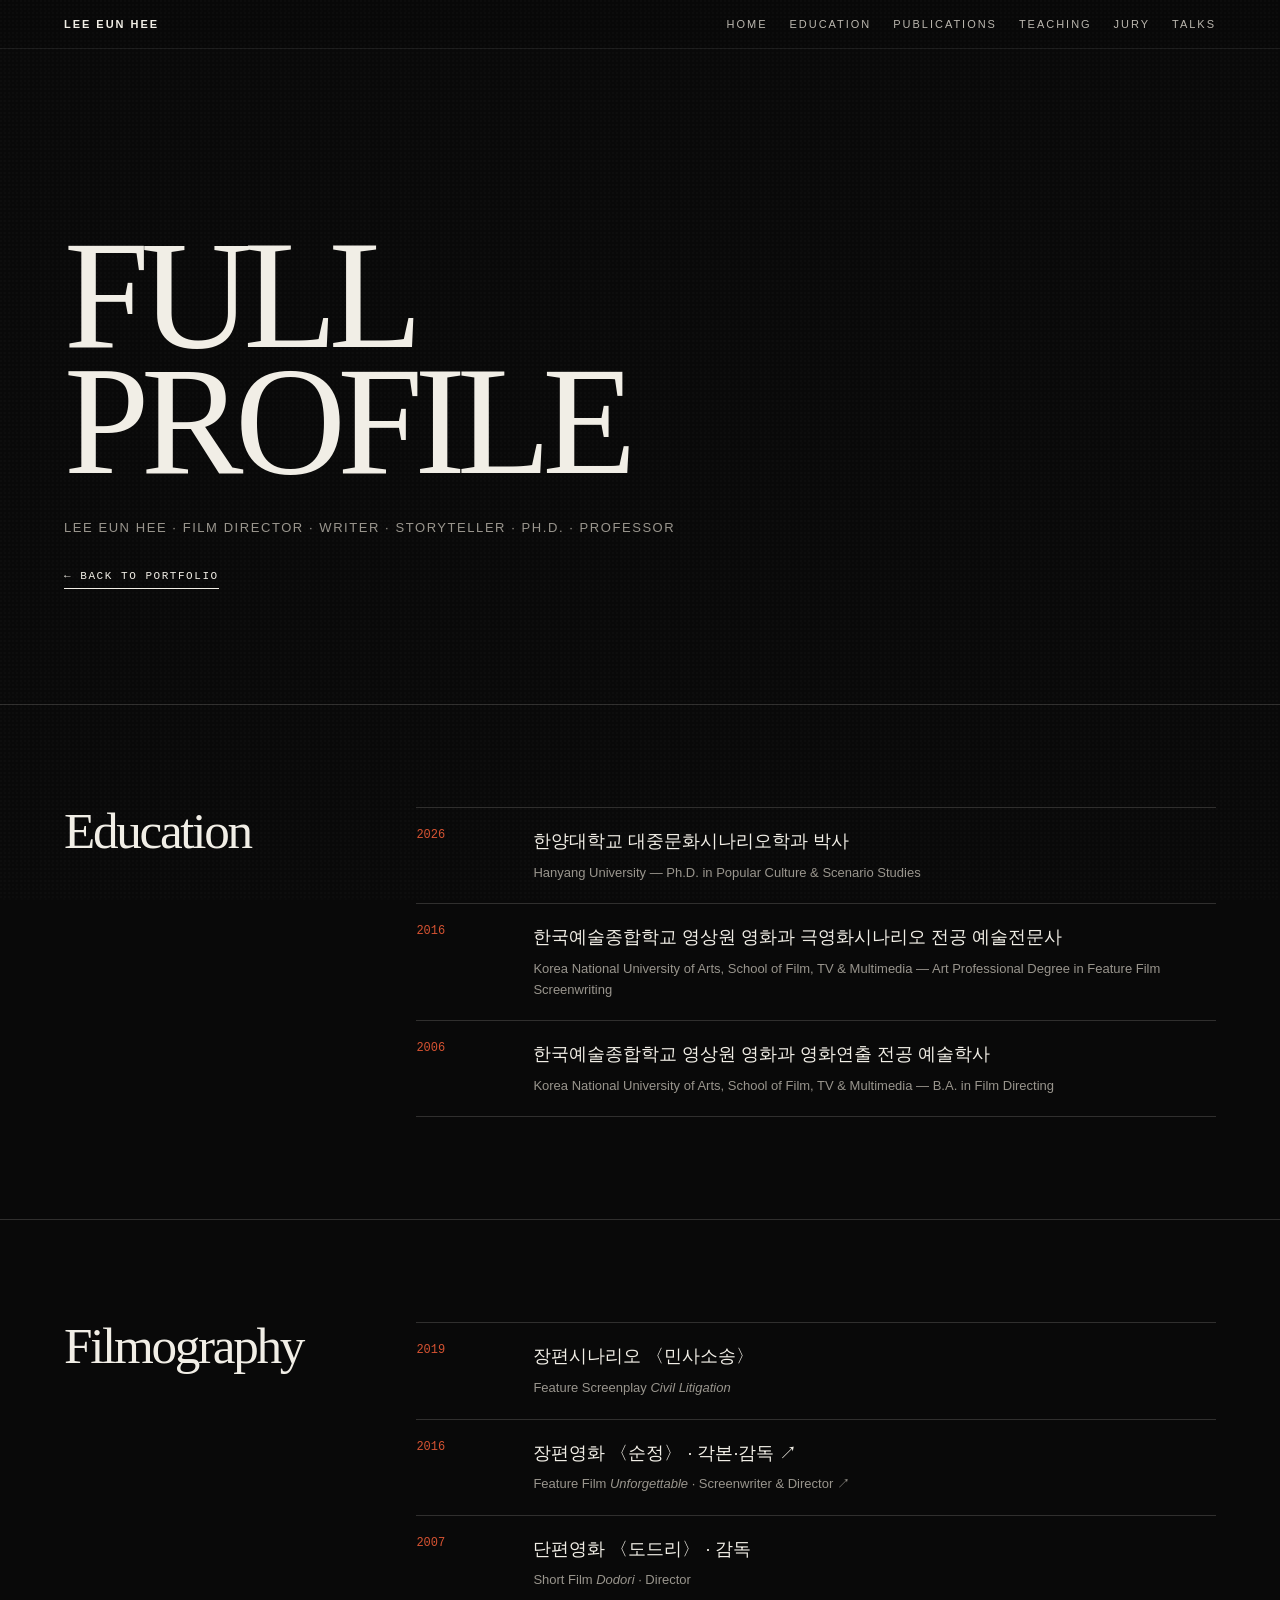
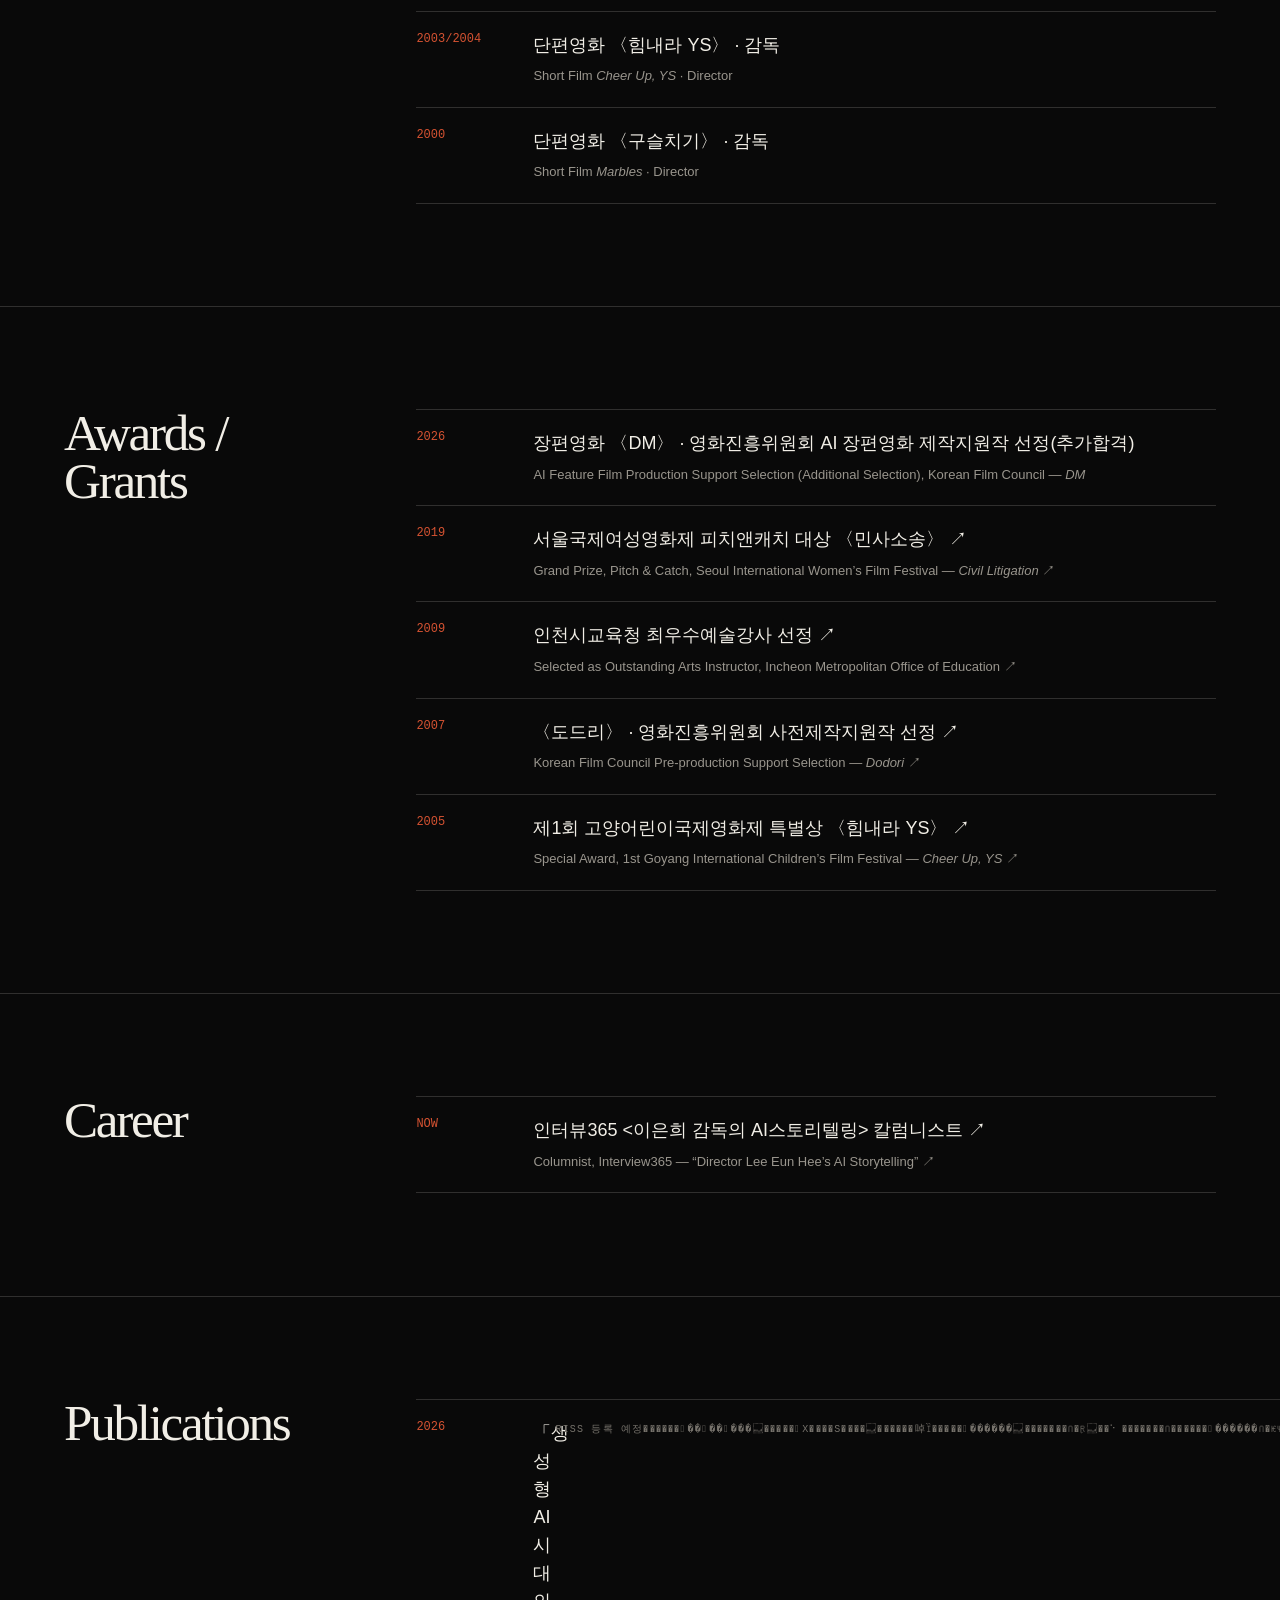
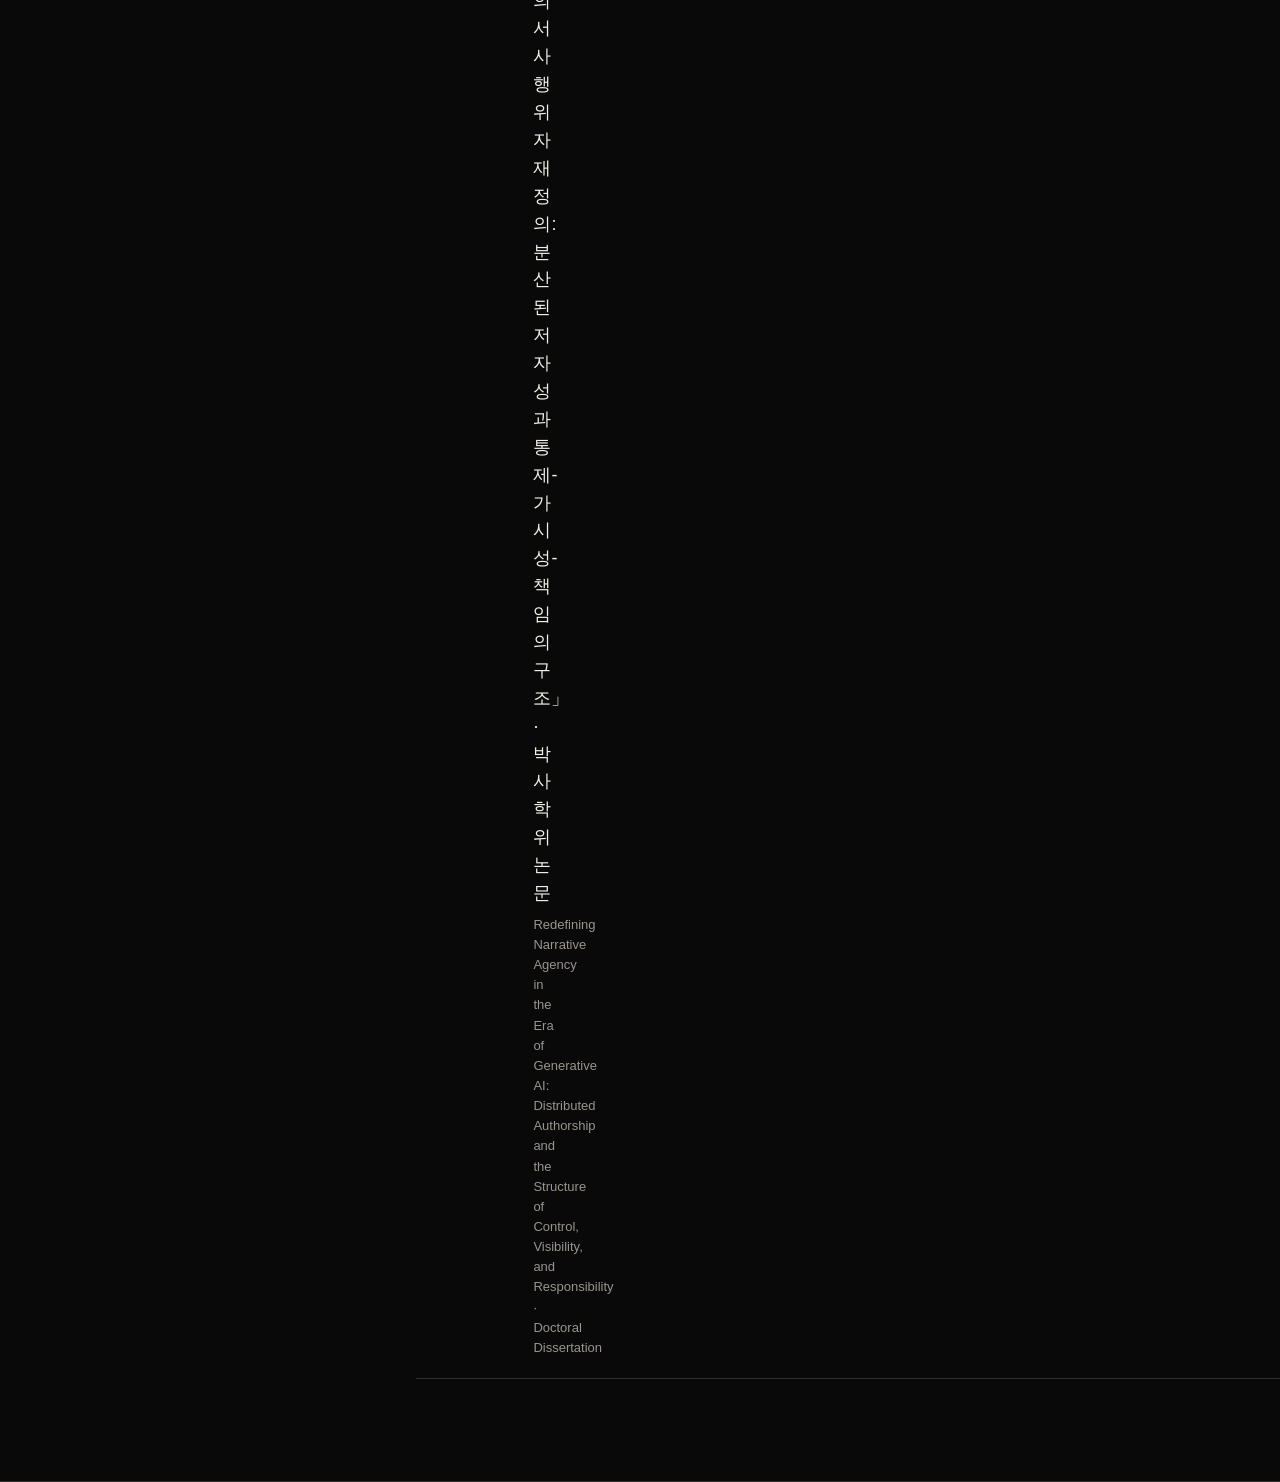
==== commit b0e48678: "Fix profile photo and add Film Art Camp activity" ====
--- a/profile.html
+++ b/profile.html
@@ -1,4 +1,5 @@
 <!DOCTYPE html>
+
 <html lang="ko">
 <head>
 <meta charset="utf-8"/>
@@ -11,16 +12,72 @@
 <header class="topbar"><a class="brand" href="index.html">LEE EUN HEE</a><nav class="nav"><a href="index.html">Home</a><a href="#education">Education</a><a href="#publications">Publications</a><a href="#teaching">Teaching</a><a href="#jury">Jury</a><a href="#talks">Talks</a></nav></header>
 <main class="profile-page">
 <section class="profile-hero"><h1>FULL<br/>PROFILE</h1><p>LEE EUN HEE · Film Director · Writer · Storyteller · Ph.D. · Professor</p><a class="back-link" href="index.html">← Back to Portfolio</a></section>
-<section class="detail-section" id="education"><div class="detail-grid"><h2 class="detail-title">Education</h2><div class="detail-list"><div class="detail-item"><div class="year">2026</div><div><div class="ko">한양대학교 대중문화시나리오학과 박사</div><div class="en">Hanyang University — Ph.D. in Popular Culture &amp; Scenario Studies</div></div></div><div class="detail-item"><div class="year">2016</div><div><div class="ko">한국예술종합학교 영상원 영화과 극영화시나리오 전공 예술전문사</div><div class="en">Korea National University of Arts, School of Film, TV &amp; Multimedia — Art Professional Degree in Feature Film Screenwriting</div></div></div><div class="detail-item"><div class="year">2006</div><div><div class="ko">한국예술종합학교 영상원 영화과 영화연출 전공 예술학사</div><div class="en">Korea National University of Arts, School of Film, TV &amp; Multimedia — B.A. in Film Directing</div></div></div></div></div></section>
-<section class="detail-section"><div class="detail-grid"><h2 class="detail-title">Filmography</h2><div class="detail-list"><div class="detail-item"><div class="year">2019</div><div><div class="ko">장편시나리오 〈민사소송〉</div><div class="en">Feature Screenplay <em>Civil Litigation</em></div></div></div><div class="detail-item"><div class="year">2016</div><div><div class="ko"><a href="https://search.naver.com/search.naver?where=nexearch&sm=tab_etc&mra=QkRS%5EbkEw%5EVmJEX0NQYw%3D%3D%5ETEdOX0tJVA%3D%3D&pkid=68&os=2695983&qvt=0&query=%EC%98%81%ED%99%94%EC%88%9C%EC%A0%95" target="_blank" rel="noopener noreferrer">장편영화 〈순정〉 · 각본·감독 ↗</a></div><div class="en"><a href="https://search.naver.com/search.naver?where=nexearch&sm=tab_etc&mra=QkRS%5EbkEw%5EVmJEX0NQYw%3D%3D%5ETEdOX0tJVA%3D%3D&pkid=68&os=2695983&qvt=0&query=%EC%98%81%ED%99%94%EC%88%9C%EC%A0%95" target="_blank" rel="noopener noreferrer">Feature Film Unforgettable · Screenwriter &amp; Director ↗</a></div></div></div><div class="detail-item"><div class="year">2007</div><div><div class="ko">단편영화 〈도드리〉 · 감독</div><div class="en">Short Film <em>Dodori</em> · Director</div></div></div><div class="detail-item"><div class="year">2003/2004</div><div><div class="ko">단편영화 〈힘내라 YS〉 · 감독</div><div class="en">Short Film <em>Cheer Up, YS</em> · Director</div></div></div><div class="detail-item"><div class="year">2000</div><div><div class="ko">단편영화 〈구슬치기〉 · 감독</div><div class="en">Short Film <em>Marbles</em> · Director</div></div></div></div></div></section>
-<section class="detail-section"><div class="detail-grid"><h2 class="detail-title">Awards /<br/>Grants</h2><div class="detail-list"><div class="detail-item"><div class="year">2026</div><div><div class="ko">장편영화 〈DM〉 · 영화진흥위원회 AI 장편영화 제작지원작 선정(추가합격)</div><div class="en">AI Feature Film Production Support Selection (Additional Selection), Korean Film Council — <em>DM</em></div></div></div><div class="detail-item"><div class="year">2019</div><div><div class="ko"><a href="https://siwff.or.kr/kor/addon/00000002/award_view.asp?QueryYear=2019&awardYear=2019" target="_blank" rel="noopener noreferrer">서울국제여성영화제 피치앤캐치 대상 〈민사소송〉 ↗</a></div><div class="en"><a href="https://siwff.or.kr/kor/addon/00000002/award_view.asp?QueryYear=2019&awardYear=2019" target="_blank" rel="noopener noreferrer">Grand Prize, Pitch &amp; Catch, Seoul International Women’s Film Festival — <em>Civil Litigation</em> ↗</a></div></div></div><div class="detail-item"><div class="year">2009</div><div><div class="ko"><a href="https://commbooks.com/%EB%8F%84%EC%84%9C/%EC%98%81%ED%99%94%EA%B5%90%EC%9C%A1%EC%9D%98-%EC%9D%B4%ED%95%B4%EC%99%80-%EC%8B%A4%EC%A0%9C/" target="_blank" rel="noopener noreferrer">인천시교육청 최우수예술강사 선정 ↗</a></div><div class="en"><a href="https://commbooks.com/%EB%8F%84%EC%84%9C/%EC%98%81%ED%99%94%EA%B5%90%EC%9C%A1%EC%9D%98-%EC%9D%B4%ED%95%B4%EC%99%80-%EC%8B%A4%EC%A0%9C/" target="_blank" rel="noopener noreferrer">Selected as Outstanding Arts Instructor, Incheon Metropolitan Office of Education ↗</a></div></div></div><div class="detail-item"><div class="year">2007</div><div><div class="ko"><a href="https://commbooks.com/%EB%8F%84%EC%84%9C/%EC%98%81%ED%99%94%EA%B5%90%EC%9C%A1%EC%9D%98-%EC%9D%B4%ED%95%B4%EC%99%80-%EC%8B%A4%EC%A0%9C/" target="_blank" rel="noopener noreferrer">〈도드리〉 · 영화진흥위원회 사전제작지원작 선정 ↗</a></div><div class="en"><a href="https://commbooks.com/%EB%8F%84%EC%84%9C/%EC%98%81%ED%99%94%EA%B5%90%EC%9C%A1%EC%9D%98-%EC%9D%B4%ED%95%B4%EC%99%80-%EC%8B%A4%EC%A0%9C/" target="_blank" rel="noopener noreferrer">Korean Film Council Pre-production Support Selection — <em>Dodori</em> ↗</a></div></div></div><div class="detail-item"><div class="year">2005</div><div><div class="ko"><a href="https://m.entertain.naver.com/home/article/001/0001082225" target="_blank" rel="noopener noreferrer">제1회 고양어린이국제영화제 특별상 〈힘내라 YS〉 ↗</a></div><div class="en"><a href="https://m.entertain.naver.com/home/article/001/0001082225" target="_blank" rel="noopener noreferrer">Special Award, 1st Goyang International Children’s Film Festival — <em>Cheer Up, YS</em> ↗</a></div></div></div></div></div></section>
-<section class="detail-section"><div class="detail-grid"><h2 class="detail-title">Career</h2><div class="detail-list"><div class="detail-item"><div class="year">NOW</div><div><div class="ko"><a href="https://www.interview365.com/news/articleList.html?sc_sub_section_code=S2N99&view_type=sm" target="_blank" rel="noopener noreferrer">인터뷰365 &lt;이은희 감독의 AI스토리텔링&gt; 칼럼니스트 ↗</a></div><div class="en"><a href="https://www.interview365.com/news/articleList.html?sc_sub_section_code=S2N99&view_type=sm" target="_blank" rel="noopener noreferrer">Columnist, Interview365 — “Director Lee Eun Hee’s AI Storytelling” ↗</a></div></div></div></div></div></section>
-<section class="detail-section" id="publications"><div class="detail-grid"><h2 class="detail-title">Publications</h2><div class="detail-list"><div class="detail-item"><div class="year">2026</div><div><div class="pub-row"><div class="pub-copy"><div class="pub-title"><div class="ko">「생성형 AI 시대의 서사 행위자 재정의: 분산된 저자성과 통제-가시성-책임의 구조」 · 박사학위논문</div></div><div class="en">Redefining Narrative Agency in the Era of Generative AI: Distributed Authorship and the Structure of Control, Visibility, and Responsibility · Doctoral Dissertation</div></div><span class="pub-source pending">RISS 등록 예정</span></div></div></div><div class="detail-item"><div class="year">2026</div><div><div class="pub-row"><div class="pub-copy"><a class="pub-title" href="https://www.riss.kr/search/Search.do?isDetailSearch=N&searchGubun=true&viewYn=OP&query=%EB%A0%88%ED%8A%B8%EB%B2%84%EA%B7%B8%EC%9D%98%20AI%20%EC%84%9C%EC%82%AC%20%EC%9D%B4%EB%A1%A0%EC%9D%84%20%ED%86%B5%ED%95%9C%20%EC%98%81%ED%99%94%20%EB%8D%94%20%ED%94%8C%EB%9E%AB%ED%8F%BC%EC%9D%98%20%EC%95%8C%EA%B3%A0%EB%A6%AC%EC%A6%98%EC%A0%81%20%EC%84%9C%EC%82%AC%20%EA%B5%AC%EC%A1%B0%20%EB%B6%84%EC%84%9D" target="_blank" rel="noopener noreferrer"><div class="ko">「레트버그의 AI 서사 이론을 통한 영화 〈더 플랫폼〉의 알고리즘적 서사 구조 분석」</div></a><div class="en">An Analysis of the Algorithmic Narrative Structure of <em>The Platform</em> through Rettberg’s AI Narrative Theory</div></div><a class="pub-source" href="https://www.riss.kr/search/Search.do?isDetailSearch=N&searchGubun=true&viewYn=OP&query=%EB%A0%88%ED%8A%B8%EB%B2%84%EA%B7%B8%EC%9D%98%20AI%20%EC%84%9C%EC%82%AC%20%EC%9D%B4%EB%A1%A0%EC%9D%84%20%ED%86%B5%ED%95%9C%20%EC%98%81%ED%99%94%20%EB%8D%94%20%ED%94%8C%EB%9E%AB%ED%8F%BC%EC%9D%98%20%EC%95%8C%EA%B3%A0%EB%A6%AC%EC%A6%98%EC%A0%81%20%EC%84%9C%EC%82%AC%20%EA%B5%AC%EC%A1%B0%20%EB%B6%84%EC%84%9D" target="_blank" rel="noopener noreferrer">RISS ↗</a></div></div></div><div class="detail-item"><div class="year">2025</div><div><div class="pub-row"><div class="pub-copy"><a class="pub-title" href="https://www.aladin.co.kr/shop/wproduct.aspx?ItemId=359897521" target="_blank" rel="noopener noreferrer"><div class="ko">저서 『4줄이면 된다.』</div></a><div class="en">Book · <em>Four Lines Are Enough</em></div></div><a class="pub-source" href="https://www.aladin.co.kr/shop/wproduct.aspx?ItemId=359897521" target="_blank" rel="noopener noreferrer">ALADIN ↗</a></div></div></div><div class="detail-item"><div class="year">2025</div><div><div class="pub-row"><div class="pub-copy"><a class="pub-title" href="https://www.riss.kr/link?id=A109856595" target="_blank" rel="noopener noreferrer"><div class="ko">「감정의 정치학으로 읽는 K-드라마 가족극 — 〈폭싹 속았수다〉의 서사와 수용의 권력 구조」</div></a><div class="en">K-Drama Family Dramas through the Lens of the Politics of Emotions — Power Structures in the Narrative and Reception of <em>When Life Gives You Tangerines</em></div></div><a class="pub-source" href="https://www.riss.kr/link?id=A109856595" target="_blank" rel="noopener noreferrer">RISS ↗</a></div></div></div><div class="detail-item"><div class="year">2025</div><div><div class="pub-row"><div class="pub-copy"><a class="pub-title" href="https://www.xn--3e0br9supc12qbqio1kpa25v.com/general-5-2" target="_blank" rel="noopener noreferrer"><div class="ko">「‘기억과 상상의 연결’로서의 헤테로크로니아적 시간 연구 — 영화 〈순정〉을 중심으로」</div></a><div class="en">A Study of Heterochronic Time as a “Connection between Memory and Imagination”: Focusing on the Film <em>Unforgettable</em></div></div><a class="pub-source" href="https://www.xn--3e0br9supc12qbqio1kpa25v.com/general-5-2" target="_blank" rel="noopener noreferrer">VIEW ↗</a></div></div></div><div class="detail-item"><div class="year">2024</div><div><div class="pub-row"><div class="pub-copy"><a class="pub-title" href="https://www.kci.go.kr/kciportal/ci/sereArticleSearch/ciSereArtiView.kci?sereArticleSearchBean.artiId=ART003153620" target="_blank" rel="noopener noreferrer"><div class="ko">「서바이벌 예능 프로그램 〈데블스 플랜〉의 참가자 유형분석 연구 — 로버트 맥키의 캐릭터 이론 네 가지 자아를 중심으로」</div></a><div class="en">Survival Entertainment Show A Study on Participant Type Analysis of <em>Devil’s Plans</em> — Robert McKee’s Personality Theory Based on Four Egos</div></div><a class="pub-source" href="https://www.kci.go.kr/kciportal/ci/sereArticleSearch/ciSereArtiView.kci?sereArticleSearchBean.artiId=ART003153620" target="_blank" rel="noopener noreferrer">KCI ↗</a></div></div></div><div class="detail-item"><div class="year">2010</div><div><div class="pub-row"><div class="pub-copy"><a class="pub-title" href="https://www.aladin.co.kr/shop/wproduct.aspx?ItemId=7226976" target="_blank" rel="noopener noreferrer"><div class="ko">공저 『영화교육의 이해와 실제』</div></a><div class="en">Co-author · <em>Understanding and Practice of Film Education</em></div></div><a class="pub-source" href="https://www.aladin.co.kr/shop/wproduct.aspx?ItemId=7226976" target="_blank" rel="noopener noreferrer">ALADIN ↗</a></div></div></div></div></div></section>
-<section class="detail-section" id="teaching"><div class="detail-grid"><h2 class="detail-title">Teaching</h2><div class="detail-list"><div class="detail-item"><div class="year">현재</div><div><div class="ko">홍익대학교 영상애니메이션학부 초빙교수</div><div class="en">Visiting Professor, School of Film &amp; Animation, Hongik University</div></div></div><div class="detail-item"><div class="year">2026–</div><div><div class="ko">서울예술대학교 공연예술학부 극작과</div><div class="en">Department of Playwriting, School of Performing Arts, Seoul Institute of the Arts</div></div></div><div class="detail-item"><div class="year">2022–2025</div><div><div class="ko">서울예술대학교 공연예술학부 연기과</div><div class="en">Department of Acting, School of Performing Arts, Seoul Institute of the Arts</div></div></div><div class="detail-item"><div class="year">2016–</div><div><div class="ko">한국예술종합학교 영상원 영화과</div><div class="en">Department of Filmmaking, School of Film, TV &amp; Multimedia, Korea National University of Arts</div></div></div></div></div></section>
-<section class="detail-section" id="jury"><div class="detail-grid"><h2 class="detail-title">Jury &amp;<br/>Professional<br/>Activities</h2><div class="detail-list"><div class="detail-item"><div class="year">2026</div><div><div class="ko">「2026년 콘텐츠제작지원사업 소상공인 참여기업 AI 프로그램 이용권 제공 및 사용지원 운영 용역」 제안서 평가위원</div><div class="en">Proposal Evaluation Committee Member, 2026 Content Production Support Program — AI Program Voucher Provision &amp; Usage Support Service for Participating Small Businesses</div></div></div><div class="detail-item"><div class="year">2022–</div><div><div class="ko">한국예술종합학교 영상원 영화과 입시 전형위원</div><div class="en">Admissions Screening Committee Member, Department of Filmmaking, Korea National University of Arts</div></div></div><div class="detail-item"><div class="year">2021 · 2023 · 2024</div><div><div class="ko">서울예술대학교 영상원 영화과 입시 전형위원</div><div class="en">Admissions Screening Committee Member, Department of Film, Seoul Institute of the Arts</div></div></div></div></div></section>
-<section class="detail-section" id="talks"><div class="detail-grid"><h2 class="detail-title">Talks &amp;<br/>Lectures</h2><div class="detail-list"><div class="detail-item"><div class="year">2026</div><div><div class="ko">경기콘텐츠진흥원 AI 어워즈 AI 스토리텔링 포럼 연사</div><div class="en">Speaker, AI Storytelling Forum, Gyeonggi Content Agency AI Awards</div></div></div><div class="detail-item"><div class="year">2026–</div><div><div class="ko">서울시민대학 4줄 스토리텔링 강연</div><div class="en">Four-Line Storytelling Lecture, Seoul Open City University</div></div></div><div class="detail-item"><div class="year">2025 · 2026</div><div><div class="ko">서울문화재단 스토리워크숍 강연</div><div class="en">Story Workshop Lecture, Seoul Foundation for Arts and Culture</div></div></div><div class="detail-item"><div class="year">2025 · 2026</div><div><div class="ko">한겨레교육 스토리텔링 강연</div><div class="en">Storytelling Lecture, Hankyoreh Education</div></div></div><div class="detail-item"><div class="year">2025–</div><div><div class="ko">거꾸로 캠퍼스 AI 필름랩</div><div class="en">AI Film Lab, Gguro Campus</div></div></div><div class="detail-item"><div class="year">2025</div><div><div class="ko">현대차 정몽구 재단 ONSO FESTIVAL 2025 — 「모든 이야기의 시작은 좋은 질문, 글쓰기 워크숍」</div><div class="en">Hyundai Motor Chung Mong-Koo Foundation, ONSO FESTIVAL 2025 — “Every Story Begins with a Good Question: Writing Workshop”</div></div></div><div class="detail-item"><div class="year">2025</div><div><div class="ko">서울대학교 「‘팔리는 이야기’에 숨어있는 확실한 4줄 — 한예종 인기수업 해킹하기」 · 글쓰기지원센터 주관 특강</div><div class="en">Seoul National University Writing Center Special Lecture — “The Four Essential Lines Hidden in a Story That Sells: Hacking a Popular K-Arts Class”</div></div></div><div class="detail-item"><div class="year">2025</div><div><div class="ko">전주 복합문화센터 스토리 특강</div><div class="en">Storytelling Special Lecture, Jeonju Cultural Complex</div></div></div><div class="detail-item"><div class="year">다수</div><div><div class="ko">스토리텔링 · 시나리오 · AI 관련 강연 및 특강</div><div class="en">Numerous lectures and special sessions on storytelling, screenwriting, and AI</div></div></div></div></div></section>
-<section class="detail-section"><div class="detail-grid"><h2 class="detail-title">Projects</h2><div class="detail-list"><div class="detail-item"><div class="year">2027</div><div><div class="ko">AI 하이브리드 장편영화 〈DM〉 · 각본·감독</div><div class="en">AI Hybrid Feature Film <em>DM</em> · Screenwriter &amp; Director</div></div></div></div></div></section>
-</main>
-<footer><span>© 2026 LEE EUN HEE</span><span>Full Profile</span></footer>
-</body>
-</html>
+<section class="detail-section" id="education"><div class="detail-grid"><h2 class="detail-title">Education</h2><div class="detail-list">
+
+
+
+<div class="detail-item"><div class="year">2026</div><div><div class="ko">한양대학교 대중문화시나리오학과 박사</div><div class="en">Hanyang University — Ph.D. in Popular Culture &amp; Scenario Studies</div></div></div><div class="detail-item"><div class="year">2016</div><div><div class="ko">한국예술종합학교 영상원 영화과 극영화시나리오 전공 예술전문사</div><div class="en">Korea National University of Arts, School of Film, TV &amp; Multimedia — Art Professional Degree in Feature Film Screenwriting</div></div></div><div class="detail-item"><div class="year">2006</div><div><div class="ko">한국예술종합학교 영상원 영화과 영화연출 전공 예술학사</div><div class="en">Korea National University of Arts, School of Film, TV &amp; Multimedia — B.A. in Film Directing</div></div></div></div></div></section>
+<section class="detail-section"><div class="detail-grid"><h2 class="detail-title">Filmography</h2><div class="detail-list">
+
+
+<div class="detail-item"><div class="year">2019</div><div><div class="ko">장편시나리오 〈민사소송〉</div><div class="en">Feature Screenplay <em>Civil Litigation</em></div></div></div><div class="detail-item"><div class="year">2016</div><div><div class="ko"><a href="https://search.naver.com/search.naver?where=nexearch&sm=tab_etc&mra=QkRS%5EbkEw%5EVmJEX0NQYw%3D%3D%5ETEdOX0tJVA%3D%3D&pkid=68&os=2695983&qvt=0&query=%EC%98%81%ED%99%94%EC%88%9C%EC%A0%95" target="_blank" rel="noopener noreferrer">장편영화 〈순정〉 · 각본·감독 ↗</a></div><div class="en"><a href="https://search.naver.com/search.naver?where=nexearch&sm=tab_etc&mra=QkRS%5EbkEw%5EVmJEX0NQYw%3D%3D%5ETEdOX0tJVA%3D%3D&pkid=68&os=2695983&qvt=0&query=%EC%98%81%ED%99%94%EC%88%9C%EC%A0%95" target="_blank" rel="noopener noreferrer">Feature Film <em>Unforgettable</em> · Screenwriter &amp; Director ↗</a></div></div></div><div class="detail-item"><div class="year">2007</div><div><div class="ko">단편영화 〈도드리〉 · 감독</div><div class="en">Short Film <em>Dodori</em> · Director</div></div></div><div class="detail-item"><div class="year">2003/2004</div><div><div class="ko">단편영화 〈힘내라 YS〉 · 감독</div><div class="en">Short Film <em>Cheer Up, YS</em> · Director</div></div></div><div class="detail-item"><div class="year">2000</div><div><div class="ko">단편영화 〈구슬치기〉 · 감독</div><div class="en">Short Film <em>Marbles</em> · Director</div></div></div></div></div></section>
+<section class="detail-section"><div class="detail-grid"><h2 class="detail-title">Awards /<br/>Grants</h2><div class="detail-list">
+
+
+<div class="detail-item"><div class="year">2026</div><div><div class="ko">장편영화 〈DM〉 · 영화진흥위원회 AI 장편영화 제작지원작 선정(추가합격)</div><div class="en">AI Feature Film Production Support Selection (Additional Selection), Korean Film Council — <em>DM</em></div></div></div><div class="detail-item"><div class="year">2019</div><div><div class="ko"><a href="https://siwff.or.kr/kor/addon/00000002/award_view.asp?QueryYear=2019&awardYear=2019" target="_blank" rel="noopener noreferrer">서울국제여성영화제 피치앤캐치 대상 〈민사소송〉 ↗</a></div><div class="en"><a href="https://siwff.or.kr/kor/addon/00000002/award_view.asp?QueryYear=2019&awardYear=2019" target="_blank" rel="noopener noreferrer">Grand Prize, Pitch &amp; Catch, Seoul International Women’s Film Festival — <em>Civil Litigation</em> ↗</a></div></div></div><div class="detail-item"><div class="year">2009</div><div><div class="ko"><a href="https://commbooks.com/%EB%8F%84%EC%84%9C/%EC%98%81%ED%99%94%EA%B5%90%EC%9C%A1%EC%9D%98-%EC%9D%B4%ED%95%B4%EC%99%80-%EC%8B%A4%EC%A0%9C/" target="_blank" rel="noopener noreferrer">인천시교육청 최우수예술강사 선정 ↗</a></div><div class="en"><a href="https://commbooks.com/%EB%8F%84%EC%84%9C/%EC%98%81%ED%99%94%EA%B5%90%EC%9C%A1%EC%9D%98-%EC%9D%B4%ED%95%B4%EC%99%80-%EC%8B%A4%EC%A0%9C/" target="_blank" rel="noopener noreferrer">Selected as Outstanding Arts Instructor, Incheon Metropolitan Office of Education ↗</a></div></div></div><div class="detail-item"><div class="year">2007</div><div><div class="ko"><a href="https://commbooks.com/%EB%8F%84%EC%84%9C/%EC%98%81%ED%99%94%EA%B5%90%EC%9C%A1%EC%9D%98-%EC%9D%B4%ED%95%B4%EC%99%80-%EC%8B%A4%EC%A0%9C/" target="_blank" rel="noopener noreferrer">〈도드리〉 · 영화진흥위원회 사전제작지원작 선정 ↗</a></div><div class="en"><a href="https://commbooks.com/%EB%8F%84%EC%84%9C/%EC%98%81%ED%99%94%EA%B5%90%EC%9C%A1%EC%9D%98-%EC%9D%B4%ED%95%B4%EC%99%80-%EC%8B%A4%EC%A0%9C/" target="_blank" rel="noopener noreferrer">Korean Film Council Pre-production Support Selection — <em>Dodori</em> ↗</a></div></div></div><div class="detail-item"><div class="year">2005</div><div><div class="ko"><a href="https://m.entertain.naver.com/home/article/001/0001082225" target="_blank" rel="noopener noreferrer">제1회 고양어린이국제영화제 특별상 〈힘내라 YS〉 ↗</a></div><div class="en"><a href="https://m.entertain.naver.com/home/article/001/0001082225" target="_blank" rel="noopener noreferrer">Special Award, 1st Goyang International Children’s Film Festival — <em>Cheer Up, YS</em> ↗</a></div></div></div></div></div></section>
+<section class="detail-section"><div class="detail-grid"><h2 class="detail-title">Career</h2><div class="detail-list">
+<div class="detail-item"><div class="year">NOW</div><div><div class="ko"><a href="https://www.interview365.com/news/articleList.html?sc_sub_section_code=S2N99&view_type=sm" target="_blank" rel="noopener noreferrer">인터뷰365 &lt;이은희 감독의 AI스토리텔링&gt; 칼럼니스트 ↗</a></div><div class="en"><a href="https://www.interview365.com/news/articleList.html?sc_sub_section_code=S2N99&view_type=sm" target="_blank" rel="noopener noreferrer">Columnist, Interview365 — “Director Lee Eun Hee’s AI Storytelling” ↗</a></div></div></div>
+</div></div></section>
+<section class="detail-section" id="publications"><div class="detail-grid"><h2 class="detail-title">Publications</h2><div class="detail-list"><div class="detail-item"><div class="year">2026</div><div><div class="pub-row"><div class="pub-copy"><div class="pub-title"><div class="ko">「생성형 AI 시대의 서사 행위자 재정의: 분산된 저자성과 통제-가시성-책임의 구조」 · 박사학위논문</div></div><div class="en">Redefining Narrative Agency in the Era of Generative AI: Distributed Authorship and the Structure of Control, Visibility, and Responsibility · Doctoral Dissertation</div></div><span class="pub-source pending">RISS 등록 예정������𽑥��𽑥��𽑥���؁�����􉑕х����ѕ����؁������啅Ȉ�����𽑥������؁�������Ո�ɽ܈��؁�������Ո������񄁍������Ո�ѥѱ����ɕ������輽��ܹɥ�̹�Ƚ͕�ɍ��M��ɍ��������х��M��ɍ��8�͕�ɍ�+Չո���Ք�٥��e��=@��Օ����������������Ȕ�Е�ܕ��+��������$����+��Д�+�+��ȕ+����+���Е�ĕ��+����Д�����ؕԕ��Ԕ�+����+�����ĕ����Д�������Д�����Д�+��������	+�+���������+��Ԕ�+��̕���ؕ+�+�ؔ���+����Ĕ���+��Д�+�+��ȕ+�����ԕ+�+�ĕ������ؔ�Е+��Д���хɝ���}�������ɕ�􉹽�����ȁ��ɕ���ɕȈ��؁�����􉭼���3��#�*�����v`�$��s�
+���vӶVp��b�fP��#�VS�6P��R�z��>��`��V3�΃�����#�� ��s�
+���ֳ�������s�<𽑥�����؁�����􉕸��������ͥ́���ѡ�����ɥѡ����9��Ʌѥٔ�M��Ս��ɔ������Q���A��љ�ɴ𽕴��ѡɽ՝��I��щ�ɟ�é$�9��Ʌѥٔ�Q�����𽑥��𽑥��񄁍������Ո�ͽ�ɍ����ɕ������輽��ܹɥ�̹�Ƚ͕�ɍ��M��ɍ��������х��M��ɍ��8�͕�ɍ�+Չո���Ք�٥��e��=@��Օ����������������Ȕ�Е�ܕ��+��������$����+��Д�+�+��ȕ+����+���Е�ĕ��+����Д�����ؕԕ��Ԕ�+����+�����ĕ����Д�������Д�����Д�+��������	+�+���������+��Ԕ�+��̕���ؕ+�+�ؔ���+����Ĕ���+��Д�+�+��ȕ+�����ԕ+�+�ĕ������ؔ�Е+��Д���хɝ���}�������ɕ�􉹽�����ȁ��ɕ���ɕȈ�I%ML��\��𽑥��𽑥��𽑥���؁�����􉑕х����ѕ����؁������啅Ȉ�����𽑥������؁�������Ո�ɽ܈��؁�������Ո������񄁍������Ո�ѥѱ����ɕ������輽��ܹ�����������Ƚ͡�����ɽ�Սй�����%ѕ�%����������Ĉ�хɝ���}�������ɕ�􉹽�����ȁ��ɕ���ɕȈ��؁�����􉭼�����p��0Ӳ��Я���B��.���4
--- a/styles.css
+++ b/styles.css
@@ -1 +1 @@
-:root{--bg:#090909;--paper:#f1eee6;--muted:#99958d;--line:rgba(241,238,230,.17);--accent:#d65332;--pad:clamp(22px,5vw,78px)}*{box-sizing:border-box}html{scroll-behavior:smooth}body{margin:0;background:var(--bg);color:var(--paper);font-family:Arial,"Noto Sans KR",sans-serif;overflow-x:hidden}body:before{content:"";position:fixed;inset:0;pointer-events:none;opacity:.1;z-index:20;background-image:radial-gradient(circle at 20% 20%,rgba(255,255,255,.12) 0 1px,transparent 1px),radial-gradient(circle at 70% 80%,rgba(255,255,255,.08) 0 1px,transparent 1px);background-size:4px 4px,6px 6px;mix-blend-mode:screen}a{color:inherit;text-decoration:none}.topbar{position:fixed;top:0;left:0;right:0;z-index:10;display:flex;justify-content:space-between;align-items:center;padding:18px var(--pad);border-bottom:1px solid rgba(255,255,255,.08);backdrop-filter:blur(14px);background:rgba(9,9,9,.62);font-size:11px;letter-spacing:.18em;text-transform:uppercase}.brand{font-weight:700}.nav{display:flex;gap:22px}.nav a{color:#bbb7af;transition:.25s}.nav a:hover{color:#fff}.hero{min-height:100svh;padding:110px var(--pad) 38px;display:grid;align-content:end;position:relative;overflow:hidden;border-bottom:1px solid var(--line)}.hero:after{content:"";position:absolute;width:min(58vw,850px);aspect-ratio:4/5;right:-8vw;top:9vh;background:linear-gradient(120deg,transparent 12%,rgba(255,255,255,.06) 12.5%,transparent 13%),radial-gradient(circle at 30% 38%,#424242 0,#252525 25%,#121212 52%,#090909 72%);filter:contrast(1.15);opacity:.8;transform:rotate(4deg)}.kicker{position:relative;z-index:2;margin-bottom:24px;font-size:12px;color:var(--muted);letter-spacing:.22em;text-transform:uppercase;line-height:1.8}.kicker strong{color:#e5e1d9;font-weight:500}.hero h1{position:relative;z-index:2;margin:0;font-family:Georgia,"Times New Roman",serif;font-weight:400;font-size:clamp(72px,16vw,250px);line-height:.76;letter-spacing:-.065em;max-width:11ch}.hero-bottom{position:relative;z-index:2;display:flex;justify-content:space-between;align-items:end;gap:20px;margin-top:55px}.hero-role{max-width:650px;font-size:clamp(17px,2.1vw,26px);line-height:1.42;color:#d4d0c8}.scroll-cue{font-size:10px;letter-spacing:.2em;text-transform:uppercase;color:var(--muted);white-space:nowrap}.marquee-wrap{overflow:hidden;border-bottom:1px solid var(--line);background:var(--paper);color:#0c0c0c}.marquee{display:flex;width:max-content;animation:marquee 22s linear infinite;font-size:clamp(28px,4vw,60px);font-family:Georgia,serif;font-style:italic;padding:12px 0 15px;white-space:nowrap}.marquee span{padding-right:44px}@keyframes marquee{to{transform:translateX(-50%)}}section{padding:clamp(75px,11vw,155px) var(--pad);border-bottom:1px solid var(--line)}.section-head{display:grid;grid-template-columns:90px 1fr;gap:24px;align-items:start;margin-bottom:clamp(45px,7vw,90px)}.section-num{font-family:"Courier New",monospace;font-size:12px;color:var(--accent)}h2{margin:0;font-family:Georgia,serif;font-weight:400;font-size:clamp(46px,8vw,124px);line-height:.92;letter-spacing:-.045em}.statement-grid{display:grid;grid-template-columns:1fr 2fr;gap:clamp(30px,8vw,130px)}.portrait{min-height:620px;position:relative;overflow:hidden;background:#111;margin:0}.portrait img{width:100%;height:100%;min-height:620px;position:absolute;inset:0;object-fit:cover;object-position:center 42%;filter:grayscale(1) contrast(1.04);transform:scale(1.01);transition:transform 1.1s cubic-bezier(.2,.8,.2,1),filter .6s ease}.portrait:hover img{transform:scale(1.035);filter:grayscale(.82) contrast(1.04)}.portrait:before{content:"";position:absolute;inset:0;z-index:1;pointer-events:none;background:linear-gradient(to top,rgba(0,0,0,.34),transparent 35%)}.portrait:after{content:"LEE EUN HEE / PORTRAIT";position:absolute;z-index:2;bottom:18px;left:18px;color:rgba(255,255,255,.7);font-size:9px;letter-spacing:.18em}.profile-name{font-family:Georgia,"Noto Serif KR",serif;font-size:clamp(38px,5vw,74px);font-weight:400;margin:0 0 34px}.edu-list,.edu-list-en{list-style:none;padding:0;margin:0}.edu-list li{padding:15px 0;border-top:1px solid var(--line);font-size:clamp(17px,1.8vw,24px);line-height:1.55;letter-spacing:-.015em}.edu-list-en{margin-top:34px;padding-top:26px;border-top:1px solid rgba(255,255,255,.16)}.edu-list-en li{padding:9px 0;color:#aaa69f;font-size:14px;line-height:1.65}.cta-link{display:inline-block;margin-top:38px;border-bottom:1px solid var(--paper);padding-bottom:8px;font-family:"Courier New",monospace;font-size:11px;letter-spacing:.16em;text-transform:uppercase}.works{display:grid;grid-template-columns:repeat(12,1fr);gap:18px}.work{grid-column:span 6;border-top:1px solid var(--line);padding-top:14px}.work:nth-child(3){grid-column:4/span 6}.frame{aspect-ratio:16/10;overflow:hidden;position:relative;background:#151515;margin-bottom:16px}.frame:before{content:"";position:absolute;inset:0;background:linear-gradient(155deg,rgba(255,255,255,.14),transparent 35%),radial-gradient(circle at 70% 30%,#5f5f5f 0,#303030 25%,#141414 58%,#090909 100%);transition:transform .7s cubic-bezier(.2,.8,.2,1),filter .7s;filter:grayscale(1)}.work:nth-child(2) .frame:before{background:linear-gradient(30deg,rgba(214,83,50,.18),transparent 35%),radial-gradient(circle at 26% 42%,#6b625d 0,#282524 25%,#111 60%,#070707 100%)}.work:nth-child(3) .frame:before{background:linear-gradient(80deg,rgba(255,255,255,.09),transparent 40%),radial-gradient(circle at 55% 65%,#646464 0,#2d2d2d 22%,#111 56%,#060606 100%)}.work:hover .frame:before{transform:scale(1.035);filter:grayscale(.2)}.frame-label{position:absolute;z-index:2;left:16px;bottom:15px;font-size:10px;letter-spacing:.18em;color:rgba(255,255,255,.62);text-transform:uppercase}.work-meta{display:flex;justify-content:space-between;gap:20px;font-size:11px;color:var(--muted);letter-spacing:.12em;text-transform:uppercase}.work-title{margin:8px 0 2px;font-family:Georgia,"Noto Serif KR",serif;font-size:clamp(28px,3.8vw,54px);font-weight:400}.work-sub{margin:6px 0 0;color:#aaa69f;font-size:13px}.highlights{border-top:1px solid var(--line)}.highlight-row{display:grid;grid-template-columns:105px 1.6fr 1fr;gap:22px;padding:22px 0;border-bottom:1px solid var(--line);align-items:start}.highlight-year{font-family:"Courier New",monospace;color:var(--accent)}.highlight-ko{font-size:clamp(18px,2vw,27px);line-height:1.45}.highlight-en{color:var(--muted);font-size:13px;line-height:1.6}.contact{min-height:70vh;display:grid;align-content:space-between;background:var(--paper);color:#0b0b0b}.contact h2{max-width:8ch}.contact-bottom{margin-top:80px;display:flex;justify-content:space-between;align-items:end;gap:30px}.contact-link{font-family:Georgia,serif;font-size:clamp(24px,4vw,56px);border-bottom:1px solid #111;padding-bottom:5px}footer{padding:20px var(--pad) 35px;background:var(--paper);color:#383632;display:flex;justify-content:space-between;gap:20px;font-size:10px;letter-spacing:.16em;text-transform:uppercase}.reveal{opacity:0;transform:translateY(28px);transition:opacity .8s ease,transform .8s cubic-bezier(.2,.8,.2,1)}.reveal.on{opacity:1;transform:none}.profile-page{padding-top:105px}.profile-hero{padding-top:clamp(85px,10vw,140px);padding-bottom:clamp(70px,9vw,120px)}.profile-hero h1{font-family:Georgia,serif;font-weight:400;font-size:clamp(62px,12vw,180px);line-height:.82;letter-spacing:-.055em;margin:0}.profile-hero p{margin:35px 0 0;color:var(--muted);font-size:13px;letter-spacing:.12em;text-transform:uppercase}.detail-section{padding-top:clamp(65px,8vw,110px);padding-bottom:clamp(65px,8vw,110px)}.detail-grid{display:grid;grid-template-columns:250px 1fr;gap:clamp(32px,8vw,130px)}.detail-title{font-family:Georgia,serif;font-size:clamp(33px,4vw,56px);font-weight:400;margin:0}.detail-list{border-top:1px solid var(--line)}.detail-item{display:grid;grid-template-columns:95px 1fr;gap:22px;padding:20px 0;border-bottom:1px solid var(--line)}.detail-item .year{font-family:"Courier New",monospace;color:var(--accent);font-size:12px}.detail-item .ko{font-size:18px;line-height:1.55}.detail-item .en{margin-top:7px;color:var(--muted);font-size:13px;line-height:1.55}.back-link{display:inline-block;margin-top:35px;font-family:"Courier New",monospace;font-size:11px;letter-spacing:.14em;text-transform:uppercase;border-bottom:1px solid var(--paper);padding-bottom:6px}.pub-row{display:grid;grid-template-columns:minmax(0,1fr) auto;gap:22px;align-items:start}.pub-title{display:block}.pub-title .ko{transition:opacity .2s ease}.pub-title:hover .ko{opacity:.68}.pub-source{display:inline-block;margin-top:2px;padding-bottom:4px;border-bottom:1px solid rgba(255,255,255,.32);font-family:"Courier New",monospace;font-size:10px;letter-spacing:.12em;color:#d8d3ca;white-space:nowrap;text-transform:uppercase;transition:border-color .2s,color .2s}.pub-source:hover{color:#fff;border-color:#fff}.pub-source.pending{border-bottom:none;color:#77736c;cursor:default}.pub-source.pending:hover{color:#77736c;border-color:transparent}@media(max-width:820px){.nav a:nth-child(2),.nav a:nth-child(3){display:none}.hero:after{width:92vw;right:-35vw;opacity:.55}.hero-bottom{align-items:start;flex-direction:column}.section-head{grid-template-columns:55px 1fr}.statement-grid{grid-template-columns:1fr}.portrait,.portrait img{min-height:470px}.works{display:block}.work,.work:nth-child(3){margin-bottom:55px}.highlight-row{grid-template-columns:72px 1fr}.highlight-en{grid-column:2}.contact-bottom,footer{flex-direction:column;align-items:flex-start}.detail-grid{grid-template-columns:1fr}.detail-item{grid-template-columns:72px 1fr}.profile-page{padding-top:80px}}@media(max-width:620px){.pub-row{grid-template-columns:1fr}.pub-source{justify-self:start;margin-top:8px}}+:root{--bg:#090909;--paper:#f1eee6;--muted:#99958d;--line:rgba(241,238,230,.17);--accent:#d65332;--pad:clamp(22px,5vw,78px)}*{box-sizing:border-box}html{scroll-behavior:smooth}body{margin:0;background:var(--bg);color:var(--paper);font-family:Arial,"Noto Sans KR",sans-serif;overflow-x:hidden}body:before{content:"";position:fixed;inset:0;pointer-events:none;opacity:.1;z-index:20;background-image:radial-gradient(circle at 20% 20%,rgba(255,255,255,.12) 0 1px,transparent 1px),radial-gradient(circle at 70% 80%,rgba(255,255,255,.08) 0 1px,transparent 1px);background-size:4px 4px,6px 6px;mix-blend-mode:screen}a{color:inherit;text-decoration:none}.topbar{position:fixed;top:0;left:0;right:0;z-index:10;display:flex;justify-content:space-between;align-items:center;padding:18px var(--pad);border-bottom:1px solid rgba(255,255,255,.08);backdrop-filter:blur(14px);background:rgba(9,9,9,.62);font-size:11px;letter-spacing:.18em;text-transform:uppercase}.brand{font-weight:700}.nav{display:flex;gap:22px}.nav a{color:#bbb7af;transition:.25s}.nav a:hover{color:#fff}.hero{min-height:100svh;padding:110px var(--pad) 38px;display:grid;align-content:end;position:relative;overflow:hidden;border-bottom:1px solid var(--line)}.hero:after{content:"";position:absolute;width:min(58vw,850px);aspect-ratio:4/5;right:-8vw;top:9vh;background:linear-gradient(120deg,transparent 12%,rgba(255,255,255,.06) 12.5%,transparent 13%),radial-gradient(circle at 30% 38%,#424242 0,#252525 25%,#121212 52%,#090909 72%);filter:contrast(1.15);opacity:.8;transform:rotate(4deg)}.kicker{position:relative;z-index:2;margin-bottom:24px;font-size:clamp(10px,1.15vw,13px);color:var(--muted);letter-spacing:.16em;text-transform:uppercase;line-height:1.8;white-space:nowrap;font-weight:400}.hero h1{position:relative;z-index:2;margin:0;font-family:Georgia,"Times New Roman",serif;font-weight:400;font-size:clamp(72px,16vw,250px);line-height:.76;letter-spacing:-.065em;max-width:11ch}.hero-bottom{position:relative;z-index:2;display:flex;justify-content:space-between;align-items:end;gap:20px;margin-top:55px}.hero-role{max-width:none;font-size:clamp(12px,1.35vw,19px);line-height:1.42;color:#d4d0c8;white-space:nowrap;letter-spacing:-.01em}.scroll-cue{font-size:10px;letter-spacing:.2em;text-transform:uppercase;color:var(--muted);white-space:nowrap}.marquee-wrap{overflow:hidden;border-bottom:1px solid var(--line);background:var(--paper);color:#0c0c0c}.marquee{display:flex;width:max-content;animation:marquee 22s linear infinite;font-size:clamp(28px,4vw,60px);font-family:Georgia,serif;font-style:italic;padding:12px 0 15px;white-space:nowrap}.marquee span{padding-right:44px}@keyframes marquee{to{transform:translateX(-50%)}}section{padding:clamp(75px,11vw,155px) var(--pad);border-bottom:1px solid var(--line)}.section-head{display:grid;grid-template-columns:90px 1fr;gap:24px;align-items:start;margin-bottom:clamp(45px,7vw,90px)}.section-num{font-family:"Courier New",monospace;font-size:12px;color:var(--accent)}h2{margin:0;font-family:Georgia,serif;font-weight:400;font-size:clamp(46px,8vw,124px);line-height:.92;letter-spacing:-.045em}.statement-grid{display:grid;grid-template-columns:1fr 2fr;gap:clamp(30px,8vw,130px)}.portrait{min-height:620px;position:relative;overflow:hidden;background:#111;margin:0}.portrait img{width:100%;height:100%;min-height:620px;position:absolute;inset:0;object-fit:cover;object-position:center 42%;filter:grayscale(1) contrast(1.04);transform:scale(1.01);transition:transform 1.1s cubic-bezier(.2,.8,.2,1),filter .6s ease}.portrait:hover img{transform:scale(1.035);filter:grayscale(.82) contrast(1.04)}.portrait:before{content:"";position:absolute;inset:0;z-index:1;pointer-events:none;background:linear-gradient(to top,rgba(0,0,0,.34),transparent 35%)}.portrait:after{content:"LEE EUN HEE / PORTRAIT";position:absolute;z-index:2;bottom:18px;left:18px;color:rgba(255,255,255,.7);font-size:9px;letter-spacing:.18em}.profile-name{font-family:Georgia,"Noto Serif KR",serif;font-size:clamp(38px,5vw,74px);font-weight:400;margin:0 0 34px}.edu-list,.edu-list-en{list-style:none;padding:0;margin:0}.edu-list li{padding:15px 0;border-top:1px solid var(--line);font-size:clamp(17px,1.8vw,24px);line-height:1.55;letter-spacing:-.015em}.edu-list-en{margin-top:34px;padding-top:26px;border-top:1px solid rgba(255,255,255,.16)}.edu-list-en li{padding:9px 0;color:#aaa69f;font-size:14px;line-height:1.65}.cta-link{display:inline-block;margin-top:38px;border-bottom:1px solid var(--paper);padding-bottom:8px;font-family:"Courier New",monospace;font-size:11px;letter-spacing:.16em;text-transform:uppercase}.profile-cta{margin-top:48px;padding:14px 0 10px;font-size:clamp(17px,2vw,26px);letter-spacing:.08em;border-bottom-width:2px}.contact{min-height:70vh;display:grid;align-content:space-between;background:var(--paper);color:#0b0b0b}.contact h2{max-width:8ch}.contact-bottom{margin-top:80px;display:flex;justify-content:space-between;align-items:end;gap:30px}.contact-link{font-family:Georgia,serif;font-size:clamp(24px,4vw,56px);border-bottom:1px solid #111;padding-bottom:5px}footer{padding:20px var(--pad) 35px;background:var(--paper);color:#383632;display:flex;justify-content:space-between;gap:20px;font-size:10px;letter-spacing:.16em;text-transform:uppercase}.reveal{opacity:0;transform:translateY(28px);transition:opacity .8s ease,transform .8s cubic-bezier(.2,.8,.2,1)}.reveal.on{opacity:1;transform:none}.profile-page{padding-top:105px}.profile-hero{padding-top:clamp(85px,10vw,140px);padding-bottom:clamp(70px,9vw,120px)}.profile-hero h1{font-family:Georgia,serif;font-weight:400;font-size:clamp(62px,12vw,180px);line-height:.82;letter-spacing:-.055em;margin:0}.profile-hero p{margin:35px 0 0;color:var(--muted);font-size:13px;letter-spacing:.12em;text-transform:uppercase}.detail-section{padding-top:clamp(65px,8vw,110px);padding-bottom:clamp(65px,8vw,110px)}.detail-grid{display:grid;grid-template-columns:250px 1fr;gap:clamp(32px,8vw,130px)}.detail-title{font-family:Georgia,serif;font-size:clamp(33px,4vw,56px);font-weight:400;margin:0}.detail-list{border-top:1px solid var(--line)}.detail-item{display:grid;grid-template-columns:95px 1fr;gap:22px;padding:20px 0;border-bottom:1px solid var(--line)}.detail-item .year{font-family:"Courier New",monospace;color:var(--accent);font-size:12px}.detail-item .ko{font-size:18px;line-height:1.55}.detail-item .en{margin-top:7px;color:var(--muted);font-size:13px;line-height:1.55}.back-link{display:inline-block;margin-top:35px;font-family:"Courier New",monospace;font-size:11px;letter-spacing:.14em;text-transform:uppercase;border-bottom:1px solid var(--paper);padding-bottom:6px}.pub-row{display:grid;grid-template-columns:minmax(0,1fr) auto;gap:22px;align-items:start}.pub-title{display:block}.pub-title .ko{transition:opacity .2s ease}.pub-title:hover .ko{opacity:.68}.pub-source{display:inline-block;margin-top:2px;padding-bottom:4px;border-bottom:1px solid rgba(255,255,255,.32);font-family:"Courier New",monospace;font-size:10px;letter-spacing:.12em;color:#d8d3ca;white-space:nowrap;text-transform:uppercase;transition:border-color .2s,color .2s}.pub-source:hover{color:#fff;border-color:#fff}.pub-source.pending{border-bottom:none;color:#77736c;cursor:default}.pub-source.pending:hover{color:#77736c;border-color:transparent}@media(max-width:980px){.kicker,.hero-role{white-space:normal}.hero-role{font-size:clamp(14px,2.1vw,18px)}}@media(max-width:820px){.nav a:nth-child(2){display:none}.hero:after{width:92vw;right:-35vw;opacity:.55}.hero-bottom{align-items:start;flex-direction:column}.section-head{grid-template-columns:55px 1fr}.statement-grid{grid-template-columns:1fr}.portrait,.portrait img{min-height:470px}.contact-bottom,footer{flex-direction:column;align-items:flex-start}.detail-grid{grid-template-columns:1fr}.detail-item{grid-template-columns:72px 1fr}.profile-page{padding-top:80px}}@media(max-width:620px){.pub-row{grid-template-columns:1fr}.pub-source{justify-self:start;margin-top:8px}}
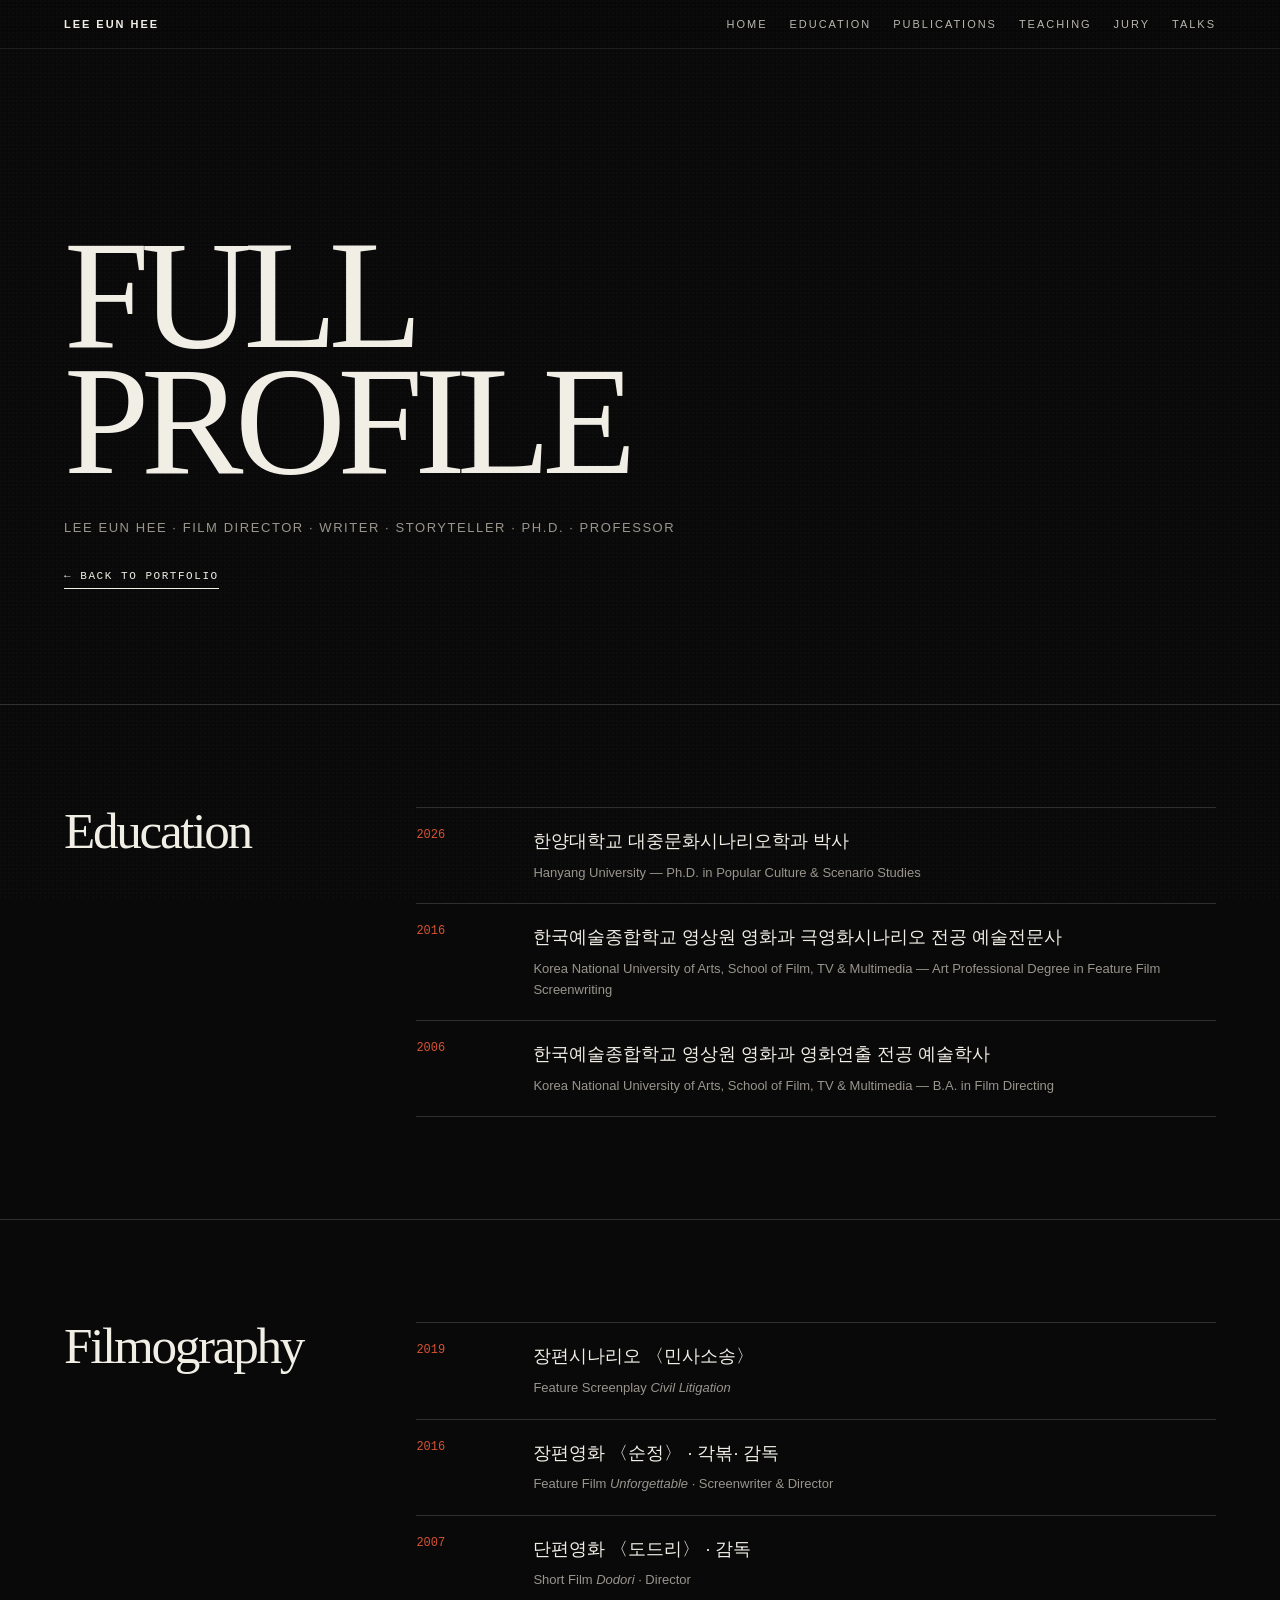
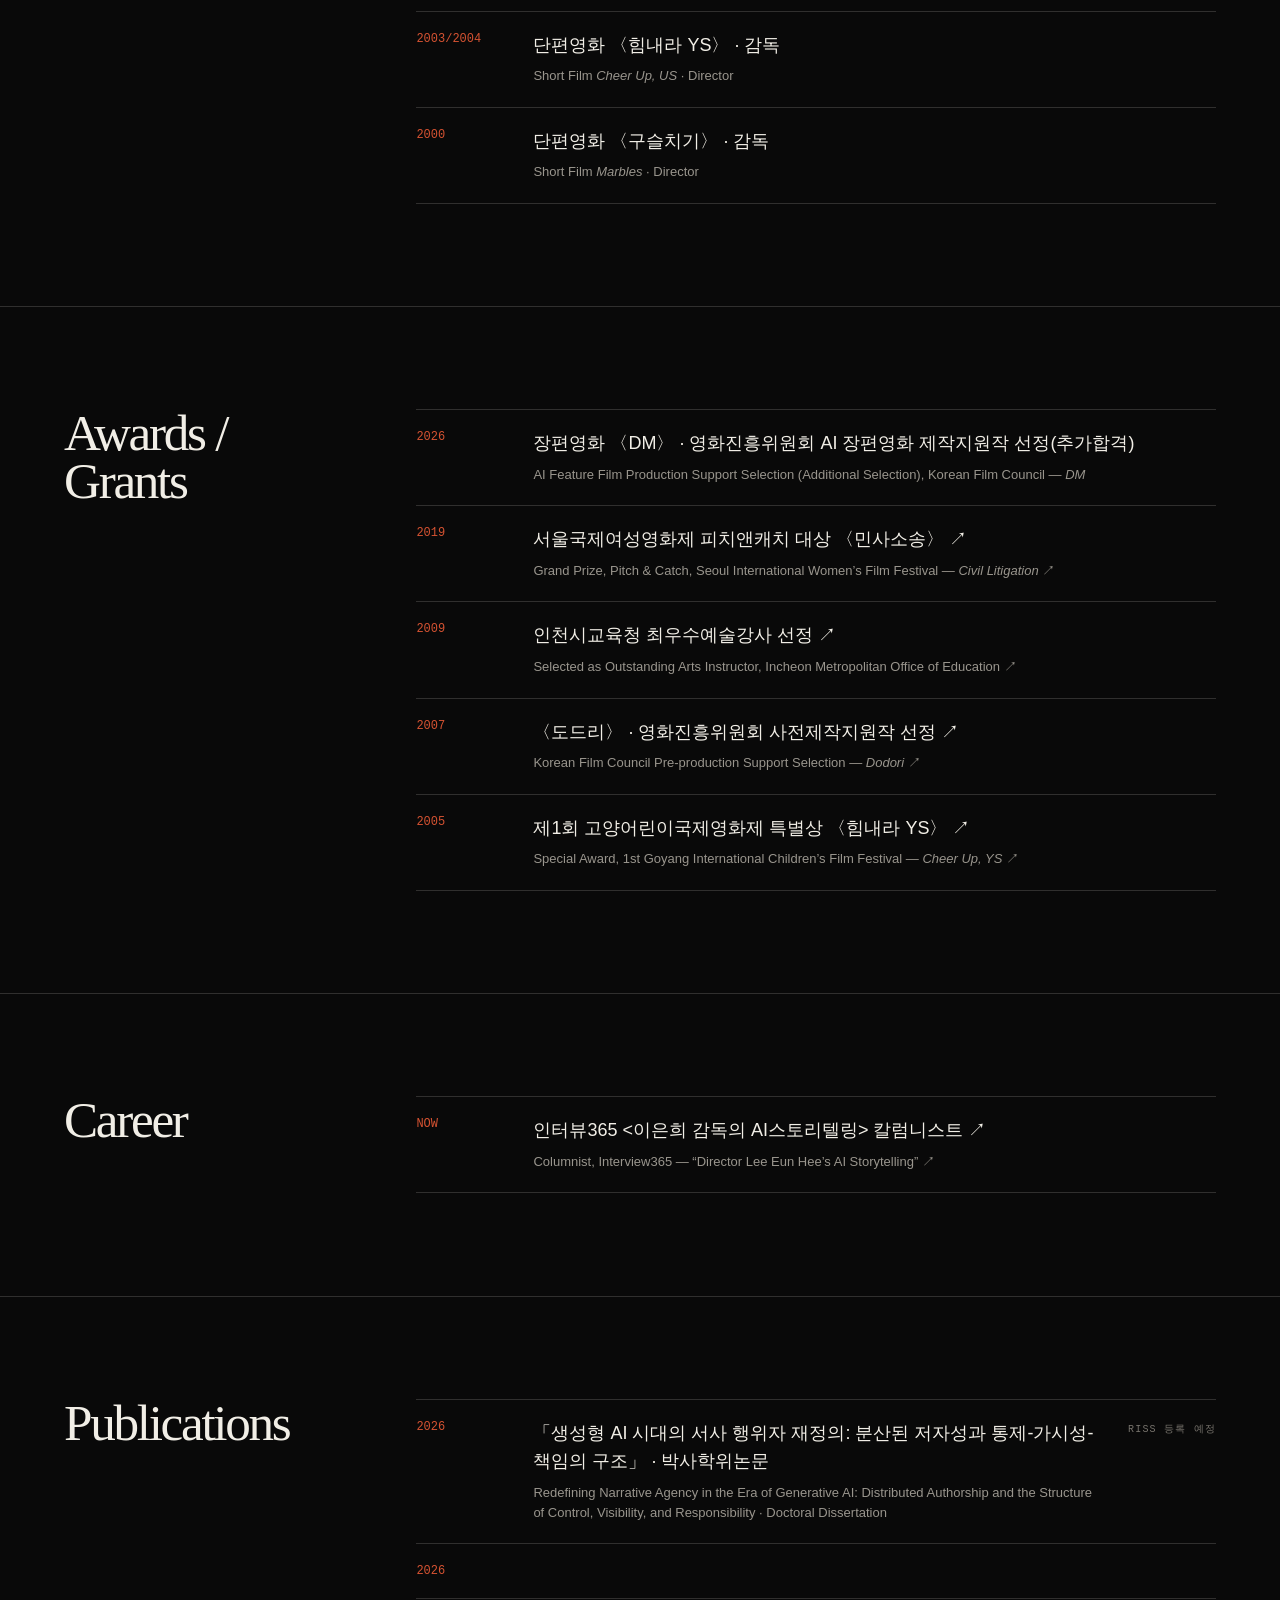
==== commit 7ddc73f4: "Repair portrait asset and restore Film Art Camp record" ====
--- a/profile.html
+++ b/profile.html
@@ -13,71 +13,12 @@
 <main class="profile-page">
 <section class="profile-hero"><h1>FULL<br/>PROFILE</h1><p>LEE EUN HEE · Film Director · Writer · Storyteller · Ph.D. · Professor</p><a class="back-link" href="index.html">← Back to Portfolio</a></section>
 <section class="detail-section" id="education"><div class="detail-grid"><h2 class="detail-title">Education</h2><div class="detail-list">
-
-
-
 <div class="detail-item"><div class="year">2026</div><div><div class="ko">한양대학교 대중문화시나리오학과 박사</div><div class="en">Hanyang University — Ph.D. in Popular Culture &amp; Scenario Studies</div></div></div><div class="detail-item"><div class="year">2016</div><div><div class="ko">한국예술종합학교 영상원 영화과 극영화시나리오 전공 예술전문사</div><div class="en">Korea National University of Arts, School of Film, TV &amp; Multimedia — Art Professional Degree in Feature Film Screenwriting</div></div></div><div class="detail-item"><div class="year">2006</div><div><div class="ko">한국예술종합학교 영상원 영화과 영화연출 전공 예술학사</div><div class="en">Korea National University of Arts, School of Film, TV &amp; Multimedia — B.A. in Film Directing</div></div></div></div></div></section>
 <section class="detail-section"><div class="detail-grid"><h2 class="detail-title">Filmography</h2><div class="detail-list">
-
-
-<div class="detail-item"><div class="year">2019</div><div><div class="ko">장편시나리오 〈민사소송〉</div><div class="en">Feature Screenplay <em>Civil Litigation</em></div></div></div><div class="detail-item"><div class="year">2016</div><div><div class="ko"><a href="https://search.naver.com/search.naver?where=nexearch&sm=tab_etc&mra=QkRS%5EbkEw%5EVmJEX0NQYw%3D%3D%5ETEdOX0tJVA%3D%3D&pkid=68&os=2695983&qvt=0&query=%EC%98%81%ED%99%94%EC%88%9C%EC%A0%95" target="_blank" rel="noopener noreferrer">장편영화 〈순정〉 · 각본·감독 ↗</a></div><div class="en"><a href="https://search.naver.com/search.naver?where=nexearch&sm=tab_etc&mra=QkRS%5EbkEw%5EVmJEX0NQYw%3D%3D%5ETEdOX0tJVA%3D%3D&pkid=68&os=2695983&qvt=0&query=%EC%98%81%ED%99%94%EC%88%9C%EC%A0%95" target="_blank" rel="noopener noreferrer">Feature Film <em>Unforgettable</em> · Screenwriter &amp; Director ↗</a></div></div></div><div class="detail-item"><div class="year">2007</div><div><div class="ko">단편영화 〈도드리〉 · 감독</div><div class="en">Short Film <em>Dodori</em> · Director</div></div></div><div class="detail-item"><div class="year">2003/2004</div><div><div class="ko">단편영화 〈힘내라 YS〉 · 감독</div><div class="en">Short Film <em>Cheer Up, YS</em> · Director</div></div></div><div class="detail-item"><div class="year">2000</div><div><div class="ko">단편영화 〈구슬치기〉 · 감독</div><div class="en">Short Film <em>Marbles</em> · Director</div></div></div></div></div></section>
+<div class="detail-item"><div class="year">2019</div><div><div class="ko">장편시나리오 〈민사소송〉</div><div class="en">Feature Screenplay <em>Civil Litigation</em></div></div></div><div class="detail-item"><div class="year">2016</div><div><div class="ko">장편영화 〈순정〉 · 각볶· 감독</div><div class="en">Feature Film <em>Unforgettable</em> · Screenwriter &amp; Director</div></div></div><div class="detail-item"><div class="year">2007</div><div><div class="ko">단편영화 〈도드리〉 · 감독</div><div class="en">Short Film <em>Dodori</em> · Director</div></div></div><div class="detail-item"><div class="year">2003/2004</div><div><div class="ko">단편영화 〈힘내라 YS〉 · 감독</div><div class="en">Short Film <em>Cheer Up, US</em> · Director</div></div></div><div class="detail-item"><div class="year">2000</div><div><div class="ko">단편영화 〈구슬치기〉 · 감독</div><div class="en">Short Film <em>Marbles</em> · Director</div></div></div></div></div></section>
 <section class="detail-section"><div class="detail-grid"><h2 class="detail-title">Awards /<br/>Grants</h2><div class="detail-list">
-
-
 <div class="detail-item"><div class="year">2026</div><div><div class="ko">장편영화 〈DM〉 · 영화진흥위원회 AI 장편영화 제작지원작 선정(추가합격)</div><div class="en">AI Feature Film Production Support Selection (Additional Selection), Korean Film Council — <em>DM</em></div></div></div><div class="detail-item"><div class="year">2019</div><div><div class="ko"><a href="https://siwff.or.kr/kor/addon/00000002/award_view.asp?QueryYear=2019&awardYear=2019" target="_blank" rel="noopener noreferrer">서울국제여성영화제 피치앤캐치 대상 〈민사소송〉 ↗</a></div><div class="en"><a href="https://siwff.or.kr/kor/addon/00000002/award_view.asp?QueryYear=2019&awardYear=2019" target="_blank" rel="noopener noreferrer">Grand Prize, Pitch &amp; Catch, Seoul International Women’s Film Festival — <em>Civil Litigation</em> ↗</a></div></div></div><div class="detail-item"><div class="year">2009</div><div><div class="ko"><a href="https://commbooks.com/%EB%8F%84%EC%84%9C/%EC%98%81%ED%99%94%EA%B5%90%EC%9C%A1%EC%9D%98-%EC%9D%B4%ED%95%B4%EC%99%80-%EC%8B%A4%EC%A0%9C/" target="_blank" rel="noopener noreferrer">인천시교육청 최우수예술강사 선정 ↗</a></div><div class="en"><a href="https://commbooks.com/%EB%8F%84%EC%84%9C/%EC%98%81%ED%99%94%EA%B5%90%EC%9C%A1%EC%9D%98-%EC%9D%B4%ED%95%B4%EC%99%80-%EC%8B%A4%EC%A0%9C/" target="_blank" rel="noopener noreferrer">Selected as Outstanding Arts Instructor, Incheon Metropolitan Office of Education ↗</a></div></div></div><div class="detail-item"><div class="year">2007</div><div><div class="ko"><a href="https://commbooks.com/%EB%8F%84%EC%84%9C/%EC%98%81%ED%99%94%EA%B5%90%EC%9C%A1%EC%9D%98-%EC%9D%B4%ED%95%B4%EC%99%80-%EC%8B%A4%EC%A0%9C/" target="_blank" rel="noopener noreferrer">〈도드리〉 · 영화진흥위원회 사전제작지원작 선정 ↗</a></div><div class="en"><a href="https://commbooks.com/%EB%8F%84%EC%84%9C/%EC%98%81%ED%99%94%EA%B5%90%EC%9C%A1%EC%9D%98-%EC%9D%B4%ED%95%B4%EC%99%80-%EC%8B%A4%EC%A0%9C/" target="_blank" rel="noopener noreferrer">Korean Film Council Pre-production Support Selection — <em>Dodori</em> ↗</a></div></div></div><div class="detail-item"><div class="year">2005</div><div><div class="ko"><a href="https://m.entertain.naver.com/home/article/001/0001082225" target="_blank" rel="noopener noreferrer">제1회 고양어린이국제영화제 특별상 〈힘내라 YS〉 ↗</a></div><div class="en"><a href="https://m.entertain.naver.com/home/article/001/0001082225" target="_blank" rel="noopener noreferrer">Special Award, 1st Goyang International Children’s Film Festival — <em>Cheer Up, YS</em> ↗</a></div></div></div></div></div></section>
 <section class="detail-section"><div class="detail-grid"><h2 class="detail-title">Career</h2><div class="detail-list">
 <div class="detail-item"><div class="year">NOW</div><div><div class="ko"><a href="https://www.interview365.com/news/articleList.html?sc_sub_section_code=S2N99&view_type=sm" target="_blank" rel="noopener noreferrer">인터뷰365 &lt;이은희 감독의 AI스토리텔링&gt; 칼럼니스트 ↗</a></div><div class="en"><a href="https://www.interview365.com/news/articleList.html?sc_sub_section_code=S2N99&view_type=sm" target="_blank" rel="noopener noreferrer">Columnist, Interview365 — “Director Lee Eun Hee’s AI Storytelling” ↗</a></div></div></div>
 </div></div></section>
-<section class="detail-section" id="publications"><div class="detail-grid"><h2 class="detail-title">Publications</h2><div class="detail-list"><div class="detail-item"><div class="year">2026</div><div><div class="pub-row"><div class="pub-copy"><div class="pub-title"><div class="ko">「생성형 AI 시대의 서사 행위자 재정의: 분산된 저자성과 통제-가시성-책임의 구조」 · 박사학위논문</div></div><div class="en">Redefining Narrative Agency in the Era of Generative AI: Distributed Authorship and the Structure of Control, Visibility, and Responsibility · Doctoral Dissertation</div></div><span class="pub-source pending">RISS 등록 예정������𽑥��𽑥��𽑥���؁�����􉑕х����ѕ����؁������啅Ȉ�����𽑥������؁�������Ո�ɽ܈��؁�������Ո������񄁍������Ո�ѥѱ����ɕ������輽��ܹɥ�̹�Ƚ͕�ɍ��M��ɍ��������х��M��ɍ��8�͕�ɍ�-Չո���Ք�٥��e��=@��Օ����������������Ȕ�Е�ܕ��-��������$����-��Д�-�-��ȕ-����-���Е�ĕ��-����Д�����ؕԕ��Ԕ�-����-�����ĕ����Д�������Д�����Д�-��������	-�-���������-��Ԕ�-��̕���ؕ-�-�ؔ���-����Ĕ���-��Д�-�-��ȕ-�����ԕ-�-�ĕ������ؔ�Е-��Д���хɝ���}�������ɕ�􉹽�����ȁ��ɕ���ɕȈ��؁�����􉭼���3��#�*�����v`�$��s�
-���vӶVp��b�fP��#�VS�6P��R�z��>��`��V3�΃�����#�� ��s�
-���ֳ�������s�<𽑥�����؁�����􉕸��������ͥ́���ѡ�����ɥѡ����9��Ʌѥٔ�M��Ս��ɔ������Q���A��љ�ɴ𽕴��ѡɽ՝��I��щ�ɟ�é$�9��Ʌѥٔ�Q�����𽑥��𽑥��񄁍������Ո�ͽ�ɍ����ɕ������輽��ܹɥ�̹�Ƚ͕�ɍ��M��ɍ��������х��M��ɍ��8�͕�ɍ�-Չո���Ք�٥��e��=@��Օ����������������Ȕ�Е�ܕ��-��������$����-��Д�-�-��ȕ-����-���Е�ĕ��-����Д�����ؕԕ��Ԕ�-����-�����ĕ����Д�������Д�����Д�-��������	-�-���������-��Ԕ�-��̕���ؕ-�-�ؔ���-����Ĕ���-��Д�-�-��ȕ-�����ԕ-�-�ĕ������ؔ�Е-��Д���хɝ���}�������ɕ�􉹽�����ȁ��ɕ���ɕȈ�I%ML��\��𽑥��𽑥��𽑥���؁�����􉑕х����ѕ����؁������啅Ȉ�����𽑥������؁�������Ո�ɽ܈��؁�������Ո������񄁍������Ո�ѥѱ����ɕ������輽��ܹ�����������Ƚ͡�����ɽ�Սй�����%ѕ�%����������Ĉ�хɝ���}�������ɕ�􉹽�����ȁ��ɕ���ɕȈ��؁�����􉭼�����p��0Ӳ��Я���B��.���4+<section class="detail-section" id="publications"><div class="detail-grid"><h2 class="detail-title">Publications</h2><div class="detail-list"><div class="detail-item"><div class="year">2026</div><div><div class="pub-row"><div class="pub-copy"><div class="pub-title"><div class="ko">「생성형 AI 시대의 서사 행위자 재정의: 분산된 저자성과 통제-가시성-책임의 구조」 · 박사학위논문</div></div><div class="en">Redefining Narrative Agency in the Era of Generative AI: Distributed Authorship and the Structure of Control, Visibility, and Responsibility · Doctoral Dissertation</div></div><span class="pub-source pending">RISS 등록 예정</span></div></div></div><div class="detail-item"><div class="year">2026</div><div><div class="pub-row"><div class="pub-copy"><a class="pub-title" href="https://www.riss.kr/search/Search.do?isDetailSearch=N&searchGubun=true&viewYn=OP&query=%EB%A0%88%ED%8A%B8%EB%B2%84%EA%B7%B8%EC%9D%98%20AI%20%EC%84%9C%EC%82%AC%20%EC%9D%B4%EB%A1%A0%EC%9D%84%20%ED%86%B5%ED%95%9C%20%EC%98%81%ED%99%94%20%EB%8D%94%20%ED%94%8C%EB%9E%AB%ED%8F%BC%EC%9D%=
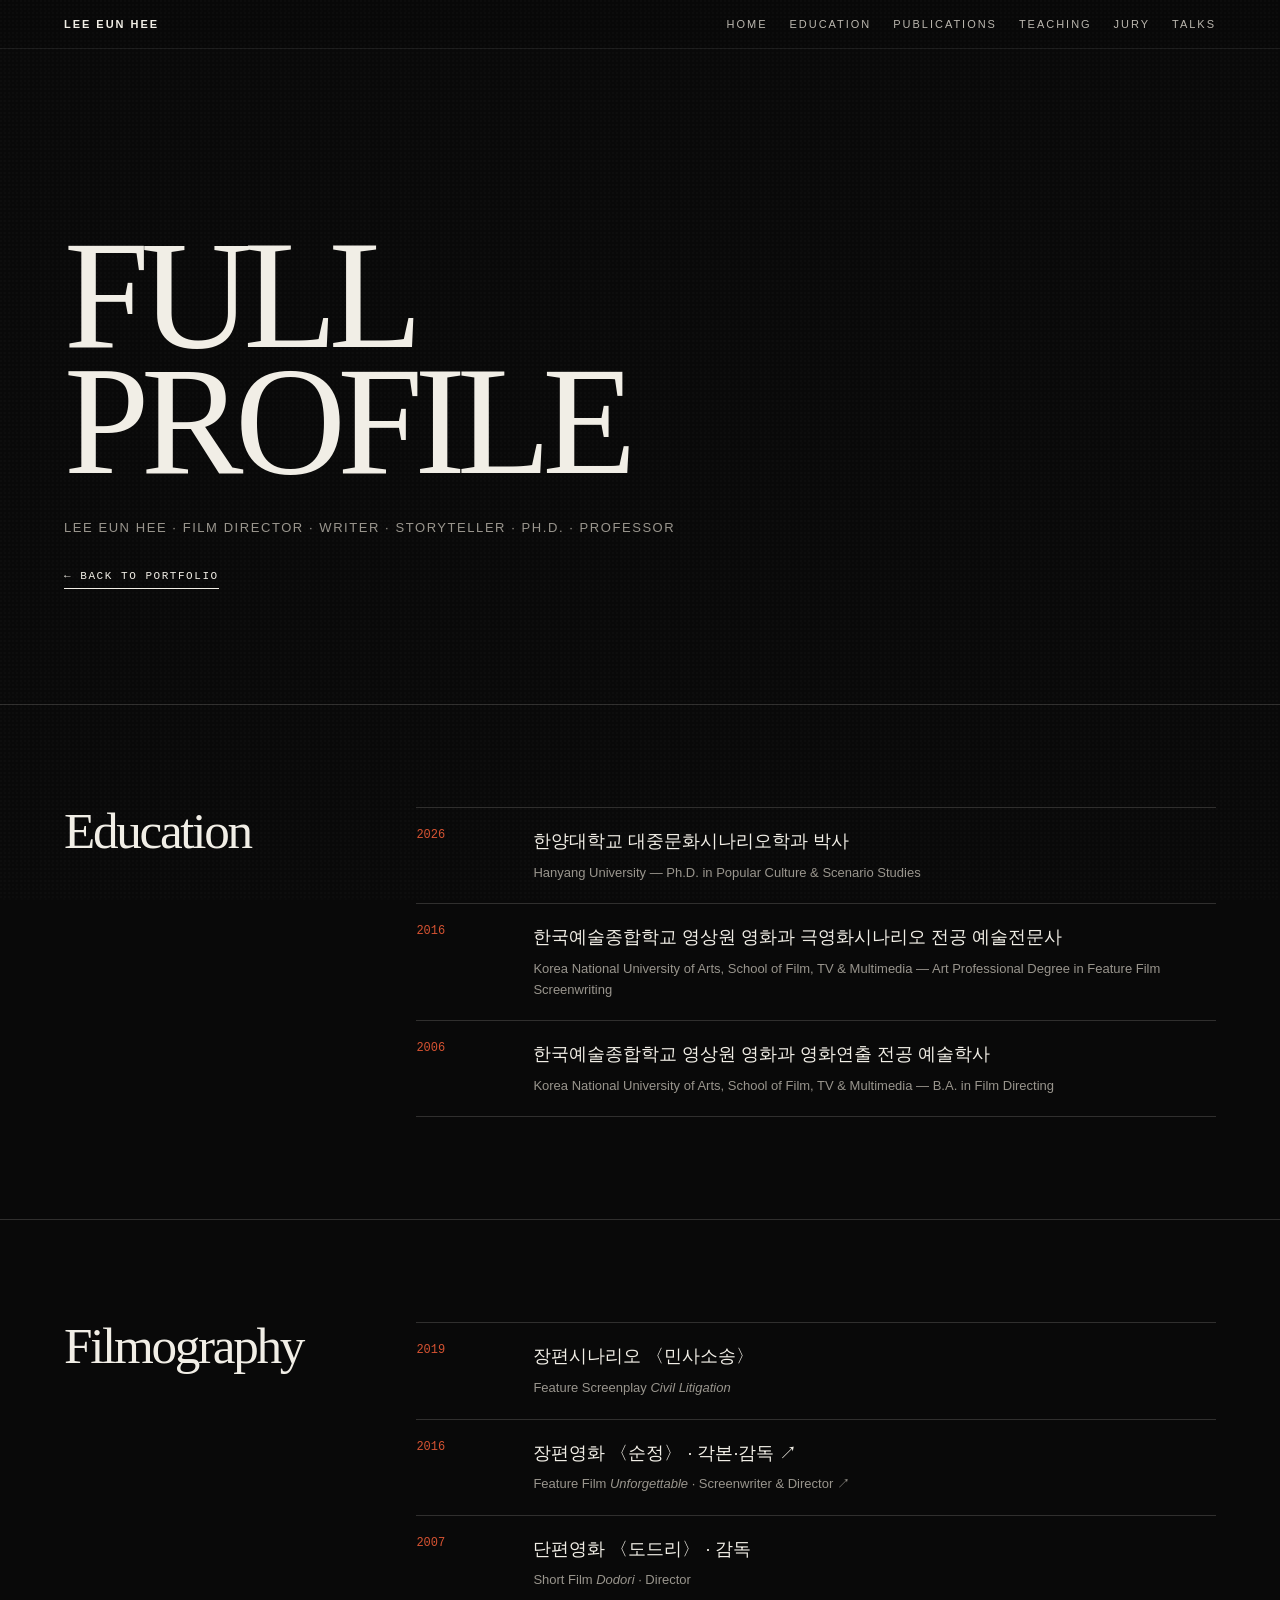
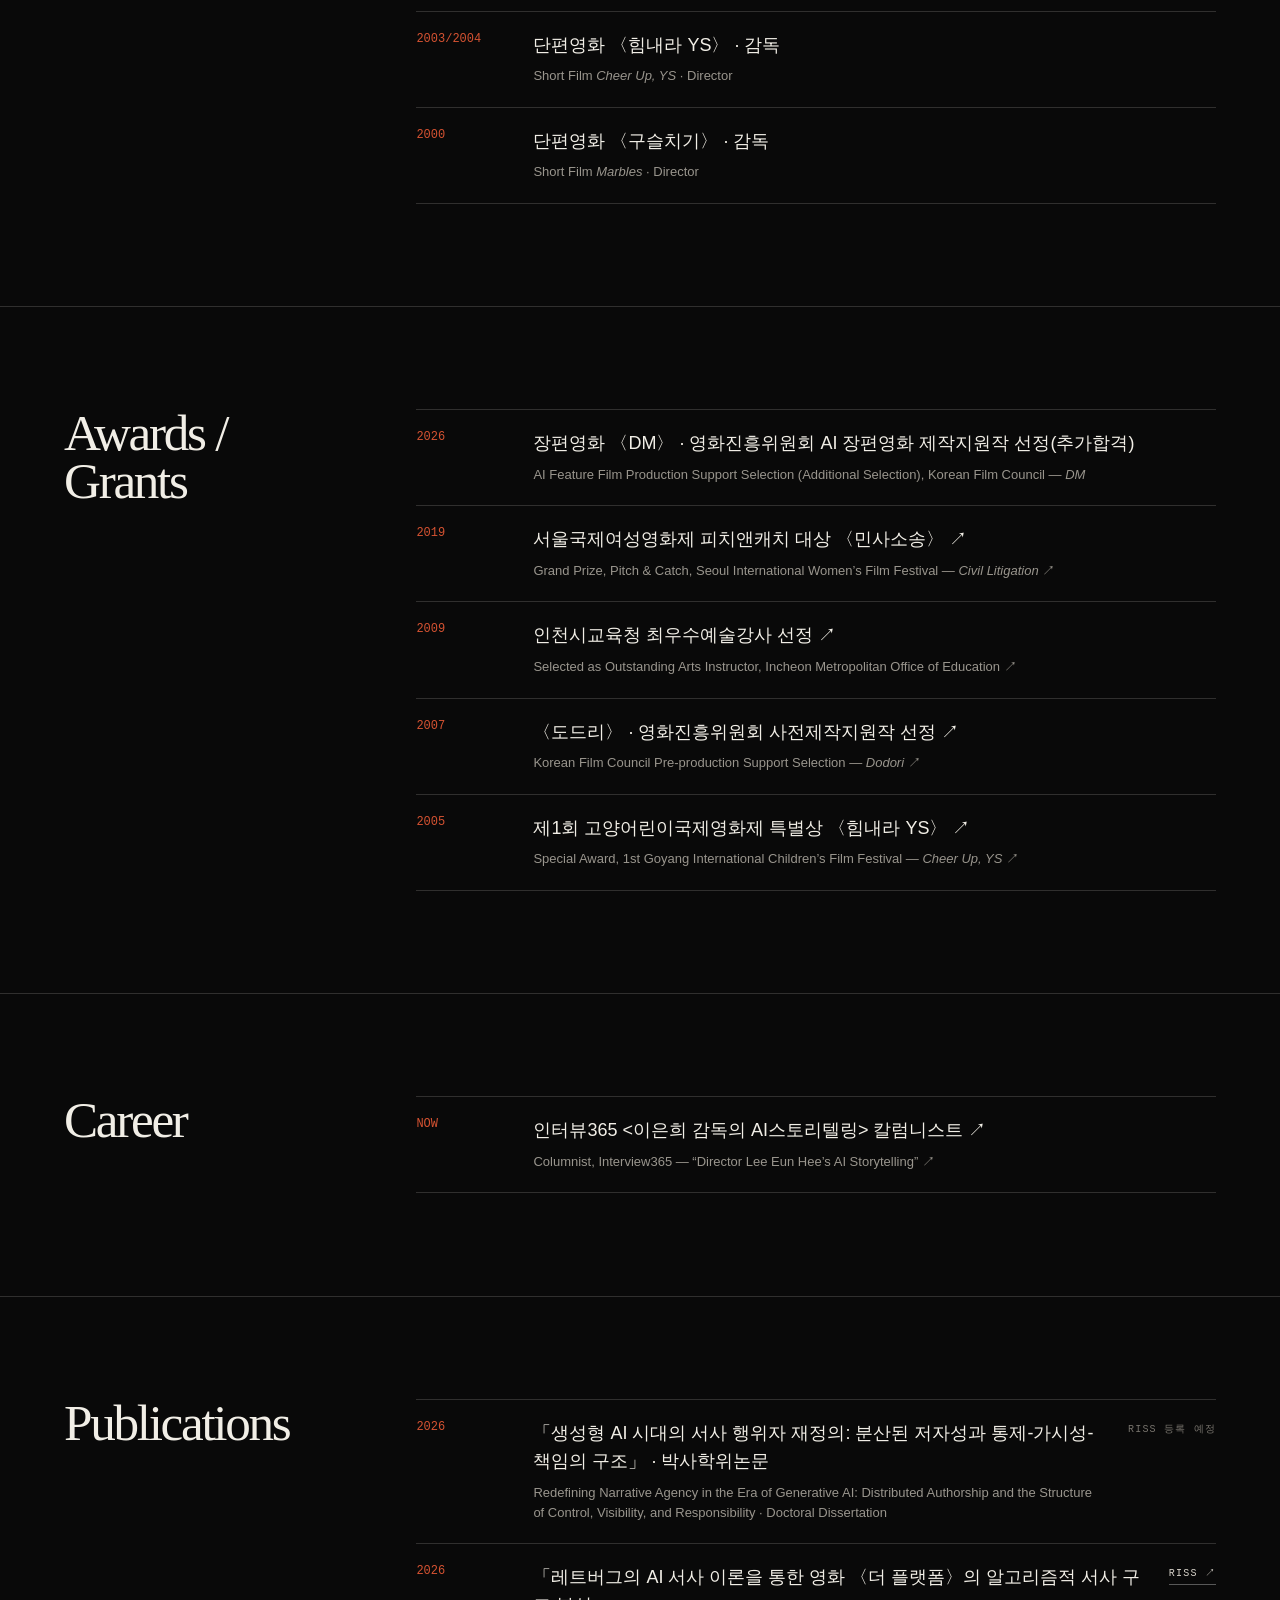
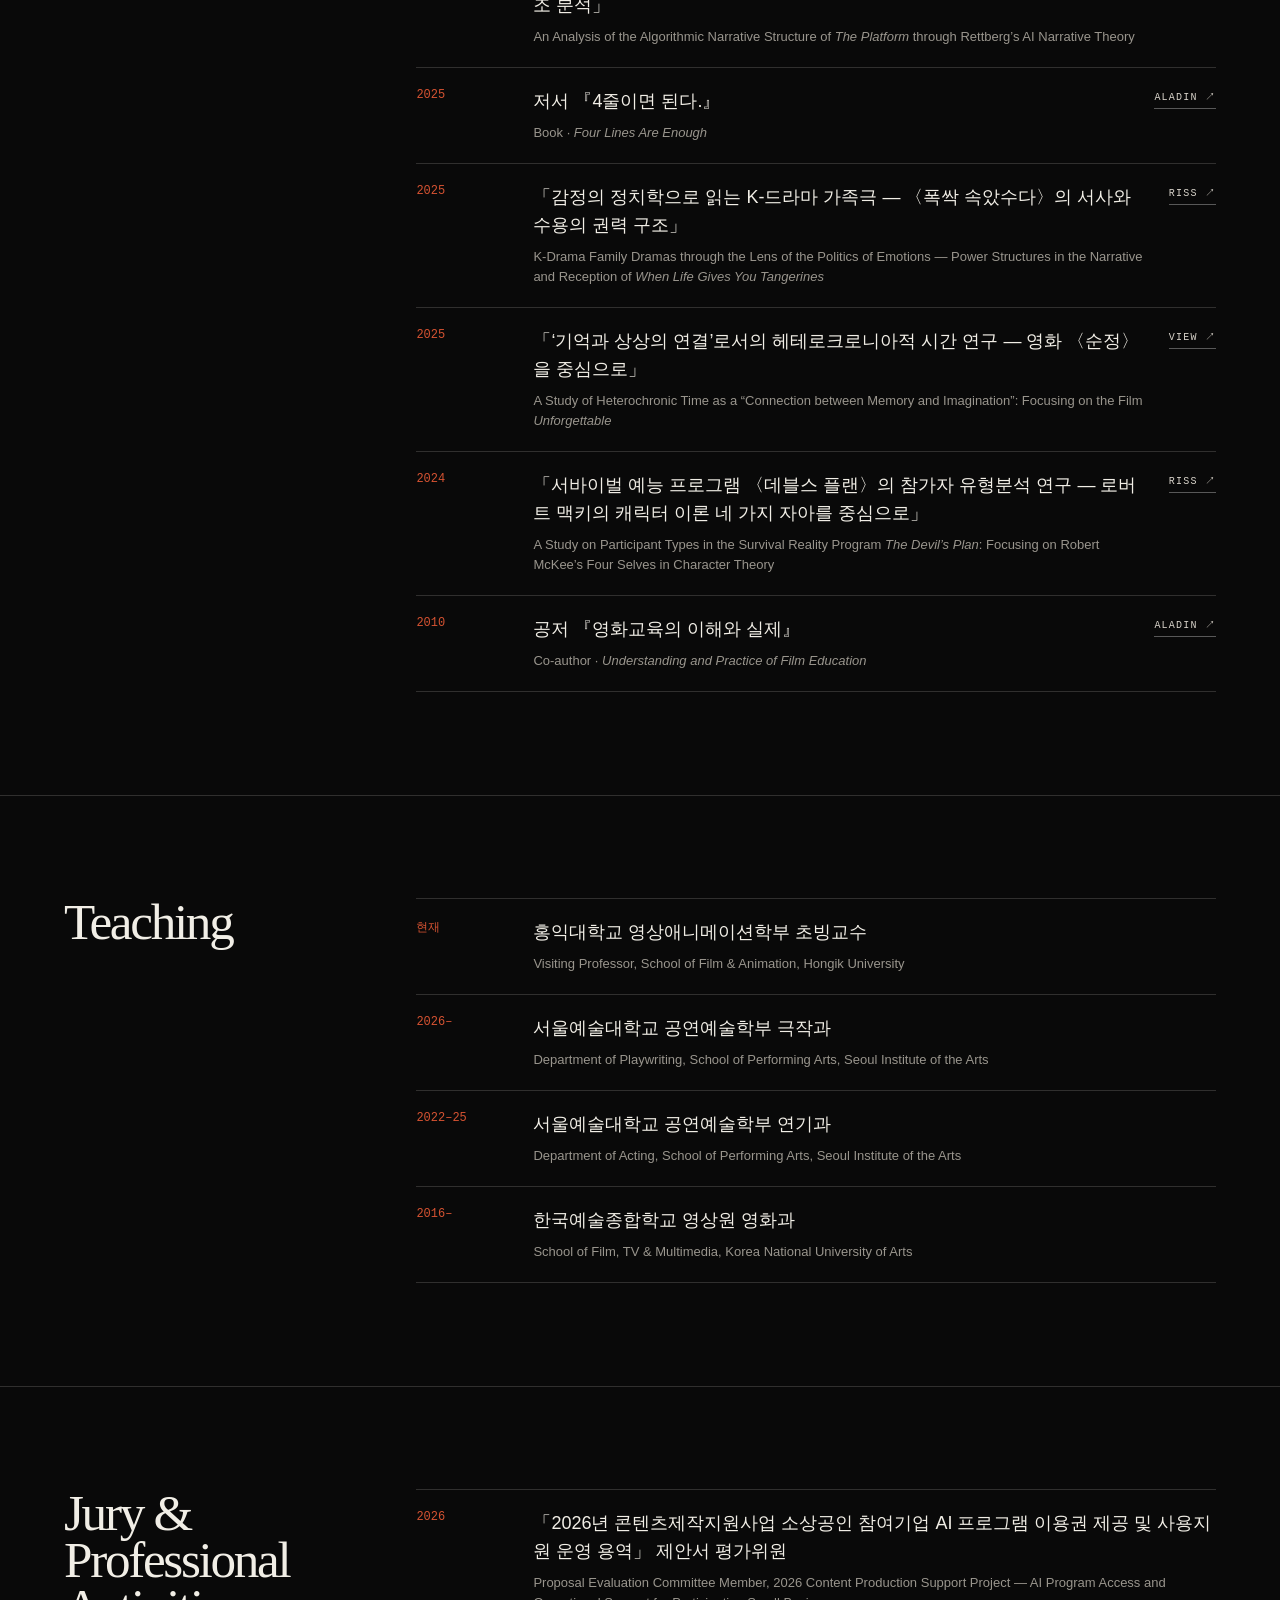
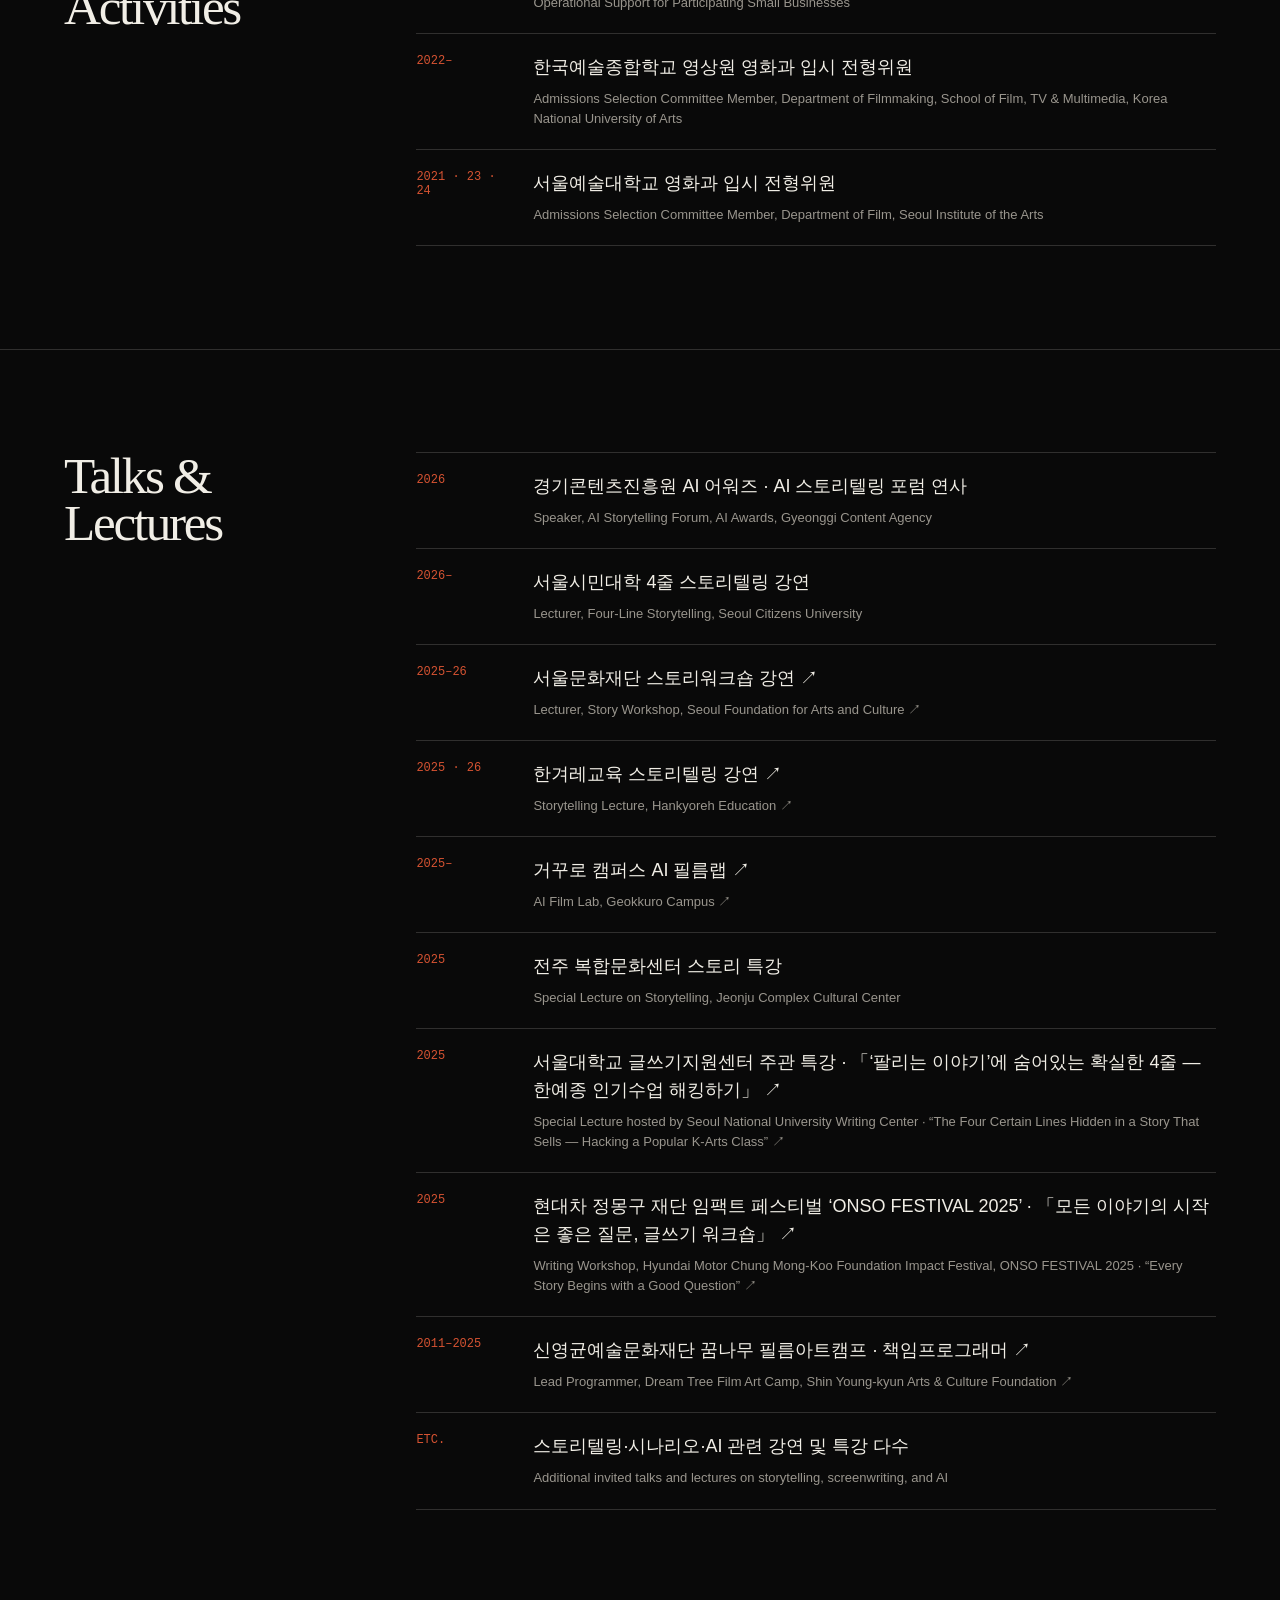
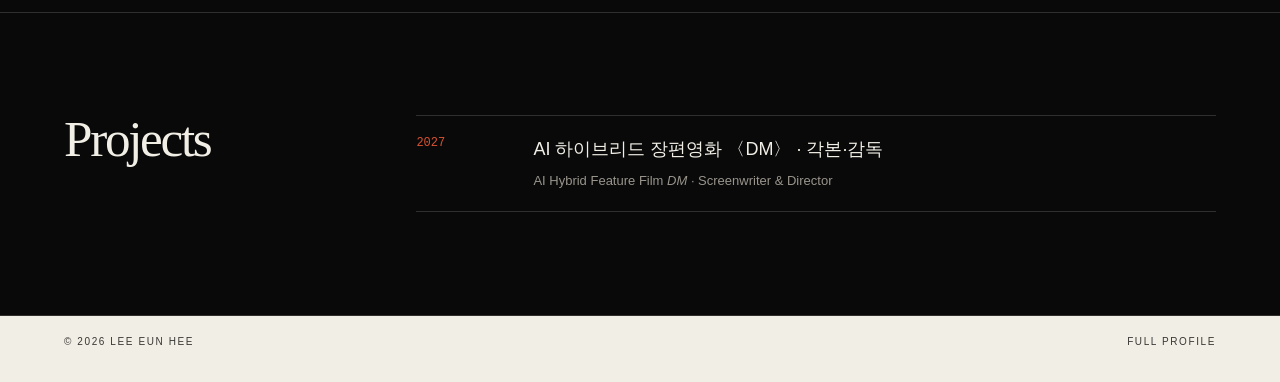
==== commit 0ff98e16: "Restore complete profile and Film Art Camp record" ====
--- a/profile.html
+++ b/profile.html
@@ -1,24 +1 @@
-<!DOCTYPE html>
-
-<html lang="ko">
-<head>
-<meta charset="utf-8"/>
-<meta content="width=device-width, initial-scale=1.0" name="viewport"/>
-<meta content="LEE EUN HEE — Full Profile" name="description"/>
-<title>Full Profile — LEE EUN HEE</title>
-<link href="styles.css" rel="stylesheet"/>
-</head>
-<body>
-<header class="topbar"><a class="brand" href="index.html">LEE EUN HEE</a><nav class="nav"><a href="index.html">Home</a><a href="#education">Education</a><a href="#publications">Publications</a><a href="#teaching">Teaching</a><a href="#jury">Jury</a><a href="#talks">Talks</a></nav></header>
-<main class="profile-page">
-<section class="profile-hero"><h1>FULL<br/>PROFILE</h1><p>LEE EUN HEE · Film Director · Writer · Storyteller · Ph.D. · Professor</p><a class="back-link" href="index.html">← Back to Portfolio</a></section>
-<section class="detail-section" id="education"><div class="detail-grid"><h2 class="detail-title">Education</h2><div class="detail-list">
-<div class="detail-item"><div class="year">2026</div><div><div class="ko">한양대학교 대중문화시나리오학과 박사</div><div class="en">Hanyang University — Ph.D. in Popular Culture &amp; Scenario Studies</div></div></div><div class="detail-item"><div class="year">2016</div><div><div class="ko">한국예술종합학교 영상원 영화과 극영화시나리오 전공 예술전문사</div><div class="en">Korea National University of Arts, School of Film, TV &amp; Multimedia — Art Professional Degree in Feature Film Screenwriting</div></div></div><div class="detail-item"><div class="year">2006</div><div><div class="ko">한국예술종합학교 영상원 영화과 영화연출 전공 예술학사</div><div class="en">Korea National University of Arts, School of Film, TV &amp; Multimedia — B.A. in Film Directing</div></div></div></div></div></section>
-<section class="detail-section"><div class="detail-grid"><h2 class="detail-title">Filmography</h2><div class="detail-list">
-<div class="detail-item"><div class="year">2019</div><div><div class="ko">장편시나리오 〈민사소송〉</div><div class="en">Feature Screenplay <em>Civil Litigation</em></div></div></div><div class="detail-item"><div class="year">2016</div><div><div class="ko">장편영화 〈순정〉 · 각볶· 감독</div><div class="en">Feature Film <em>Unforgettable</em> · Screenwriter &amp; Director</div></div></div><div class="detail-item"><div class="year">2007</div><div><div class="ko">단편영화 〈도드리〉 · 감독</div><div class="en">Short Film <em>Dodori</em> · Director</div></div></div><div class="detail-item"><div class="year">2003/2004</div><div><div class="ko">단편영화 〈힘내라 YS〉 · 감독</div><div class="en">Short Film <em>Cheer Up, US</em> · Director</div></div></div><div class="detail-item"><div class="year">2000</div><div><div class="ko">단편영화 〈구슬치기〉 · 감독</div><div class="en">Short Film <em>Marbles</em> · Director</div></div></div></div></div></section>
-<section class="detail-section"><div class="detail-grid"><h2 class="detail-title">Awards /<br/>Grants</h2><div class="detail-list">
-<div class="detail-item"><div class="year">2026</div><div><div class="ko">장편영화 〈DM〉 · 영화진흥위원회 AI 장편영화 제작지원작 선정(추가합격)</div><div class="en">AI Feature Film Production Support Selection (Additional Selection), Korean Film Council — <em>DM</em></div></div></div><div class="detail-item"><div class="year">2019</div><div><div class="ko"><a href="https://siwff.or.kr/kor/addon/00000002/award_view.asp?QueryYear=2019&awardYear=2019" target="_blank" rel="noopener noreferrer">서울국제여성영화제 피치앤캐치 대상 〈민사소송〉 ↗</a></div><div class="en"><a href="https://siwff.or.kr/kor/addon/00000002/award_view.asp?QueryYear=2019&awardYear=2019" target="_blank" rel="noopener noreferrer">Grand Prize, Pitch &amp; Catch, Seoul International Women’s Film Festival — <em>Civil Litigation</em> ↗</a></div></div></div><div class="detail-item"><div class="year">2009</div><div><div class="ko"><a href="https://commbooks.com/%EB%8F%84%EC%84%9C/%EC%98%81%ED%99%94%EA%B5%90%EC%9C%A1%EC%9D%98-%EC%9D%B4%ED%95%B4%EC%99%80-%EC%8B%A4%EC%A0%9C/" target="_blank" rel="noopener noreferrer">인천시교육청 최우수예술강사 선정 ↗</a></div><div class="en"><a href="https://commbooks.com/%EB%8F%84%EC%84%9C/%EC%98%81%ED%99%94%EA%B5%90%EC%9C%A1%EC%9D%98-%EC%9D%B4%ED%95%B4%EC%99%80-%EC%8B%A4%EC%A0%9C/" target="_blank" rel="noopener noreferrer">Selected as Outstanding Arts Instructor, Incheon Metropolitan Office of Education ↗</a></div></div></div><div class="detail-item"><div class="year">2007</div><div><div class="ko"><a href="https://commbooks.com/%EB%8F%84%EC%84%9C/%EC%98%81%ED%99%94%EA%B5%90%EC%9C%A1%EC%9D%98-%EC%9D%B4%ED%95%B4%EC%99%80-%EC%8B%A4%EC%A0%9C/" target="_blank" rel="noopener noreferrer">〈도드리〉 · 영화진흥위원회 사전제작지원작 선정 ↗</a></div><div class="en"><a href="https://commbooks.com/%EB%8F%84%EC%84%9C/%EC%98%81%ED%99%94%EA%B5%90%EC%9C%A1%EC%9D%98-%EC%9D%B4%ED%95%B4%EC%99%80-%EC%8B%A4%EC%A0%9C/" target="_blank" rel="noopener noreferrer">Korean Film Council Pre-production Support Selection — <em>Dodori</em> ↗</a></div></div></div><div class="detail-item"><div class="year">2005</div><div><div class="ko"><a href="https://m.entertain.naver.com/home/article/001/0001082225" target="_blank" rel="noopener noreferrer">제1회 고양어린이국제영화제 특별상 〈힘내라 YS〉 ↗</a></div><div class="en"><a href="https://m.entertain.naver.com/home/article/001/0001082225" target="_blank" rel="noopener noreferrer">Special Award, 1st Goyang International Children’s Film Festival — <em>Cheer Up, YS</em> ↗</a></div></div></div></div></div></section>
-<section class="detail-section"><div class="detail-grid"><h2 class="detail-title">Career</h2><div class="detail-list">
-<div class="detail-item"><div class="year">NOW</div><div><div class="ko"><a href="https://www.interview365.com/news/articleList.html?sc_sub_section_code=S2N99&view_type=sm" target="_blank" rel="noopener noreferrer">인터뷰365 &lt;이은희 감독의 AI스토리텔링&gt; 칼럼니스트 ↗</a></div><div class="en"><a href="https://www.interview365.com/news/articleList.html?sc_sub_section_code=S2N99&view_type=sm" target="_blank" rel="noopener noreferrer">Columnist, Interview365 — “Director Lee Eun Hee’s AI Storytelling” ↗</a></div></div></div>
-</div></div></section>
-<section class="detail-section" id="publications"><div class="detail-grid"><h2 class="detail-title">Publications</h2><div class="detail-list"><div class="detail-item"><div class="year">2026</div><div><div class="pub-row"><div class="pub-copy"><div class="pub-title"><div class="ko">「생성형 AI 시대의 서사 행위자 재정의: 분산된 저자성과 통제-가시성-책임의 구조」 · 박사학위논문</div></div><div class="en">Redefining Narrative Agency in the Era of Generative AI: Distributed Authorship and the Structure of Control, Visibility, and Responsibility · Doctoral Dissertation</div></div><span class="pub-source pending">RISS 등록 예정</span></div></div></div><div class="detail-item"><div class="year">2026</div><div><div class="pub-row"><div class="pub-copy"><a class="pub-title" href="https://www.riss.kr/search/Search.do?isDetailSearch=N&searchGubun=true&viewYn=OP&query=%EB%A0%88%ED%8A%B8%EB%B2%84%EA%B7%B8%EC%9D%98%20AI%20%EC%84%9C%EC%82%AC%20%EC%9D%B4%EB%A1%A0%EC%9D%84%20%ED%86%B5%ED%95%9C%20%EC%98%81%ED%99%94%20%EB%8D%94%20%ED%94%8C%EB%9E%AB%ED%8F%BC%EC%9D%=+<!DOCTYPE html><html lang="ko"><head><meta charset="utf-8"/><meta content="width=device-width, initial-scale=1.0" name="viewport"/><meta content="LEE EUN HEE — Full Profile" name="description"/><title>Full Profile — LEE EUN HEE</title><link href="styles.css" rel="stylesheet"/></head><body><header class="topbar"><a class="brand" href="index.html">LEE EUN HEE</a><nav class="nav"><a href="index.html">Home</a><a href="#education">Education</a><a href="#publications">Publications</a><a href="#teaching">Teaching</a><a href="#jury">Jury</a><a href="#talks">Talks</a></nav></header><main class="profile-page"><section class="profile-hero"><h1>FULL<br/>PROFILE</h1><p>LEE EUN HEE · Film Director · Writer · Storyteller · Ph.D. · Professor</p><a class="back-link" href="index.html">← Back to Portfolio</a></section><section class="detail-section" id="education"><div class="detail-grid"><h2 class="detail-title">Education</h2><div class="detail-list"><div class="detail-item"><div class="year">2026</div><div><div class="ko">한양대학교 대중문화시나리오학과 박사</div><div class="en">Hanyang University — Ph.D. in Popular Culture &amp; Scenario Studies</div></div></div><div class="detail-item"><div class="year">2016</div><div><div class="ko">한국예술종합학교 영상원 영화과 극영화시나리오 전공 예술전문사</div><div class="en">Korea National University of Arts, School of Film, TV &amp; Multimedia — Art Professional Degree in Feature Film Screenwriting</div></div></div><div class="detail-item"><div class="year">2006</div><div><div class="ko">한국예술종합학교 영상원 영화과 영화연출 전공 예술학사</div><div class="en">Korea National University of Arts, School of Film, TV &amp; Multimedia — B.A. in Film Directing</div></div></div></div></div></section><section class="detail-section"><div class="detail-grid"><h2 class="detail-title">Filmography</h2><div class="detail-list"><div class="detail-item"><div class="year">2019</div><div><div class="ko">장편시나리오 〈민사소송〉</div><div class="en">Feature Screenplay <em>Civil Litigation</em></div></div></div><div class="detail-item"><div class="year">2016</div><div><div class="ko"><a href="https://search.naver.com/search.naver?where=nexearch&sm=tab_etc&mra=QkRS%5EbkEw%5EVmJEX0NQYw%3D%3D%5ETEdOX0tJVA%3D%3D&pkid=68&os=2695983&qvt=0&query=%EC%98%81%ED%99%94%EC%88%9C%EC%A0%95" target="_blank" rel="noopener noreferrer">장편영화 〈순정〉 · 각본·감독 ↗</a></div><div class="en"><a href="https://search.naver.com/search.naver?where=nexearch&sm=tab_etc&mra=QkRS%5EbkEw%5EVmJEX0NQYw%3D%3D%5ETEdOX0tJVA%3D%3D&pkid=68&os=2695983&qvt=0&query=%EC%98%81%ED%99%94%EC%88%9C%EC%A0%95" target="_blank" rel="noopener noreferrer">Feature Film <em>Unforgettable</em> · Screenwriter &amp; Director ↗</a></div></div></div><div class="detail-item"><div class="year">2007</div><div><div class="ko">단편영화 〈도드리〉 · 감독</div><div class="en">Short Film <em>Dodori</em> · Director</div></div></div><div class="detail-item"><div class="year">2003/2004</div><div><div class="ko">단편영화 〈힘내라 YS〉 · 감독</div><div class="en">Short Film <em>Cheer Up, YS</em> · Director</div></div></div><div class="detail-item"><div class="year">2000</div><div><div class="ko">단편영화 〈구슬치기〉 · 감독</div><div class="en">Short Film <em>Marbles</em> · Director</div></div></div></div></div></section><section class="detail-section"><div class="detail-grid"><h2 class="detail-title">Awards /<br/>Grants</h2><div class="detail-list"><div class="detail-item"><div class="year">2026</div><div><div class="ko">장편영화 〈DM〉 · 영화진흥위원회 AI 장편영화 제작지원작 선정(추가합격)</div><div class="en">AI Feature Film Production Support Selection (Additional Selection), Korean Film Council — <em>DM</em></div></div></div><div class="detail-item"><div class="year">2019</div><div><div class="ko"><a href="https://siwff.or.kr/kor/addon/00000002/award_view.asp?QueryYear=2019&awardYear=2019" target="_blank" rel="noopener noreferrer">서울국제여성영화제 피치앤캐치 대상 〈민사소송〉 ↗</a></div><div class="en"><a href="https://siwff.or.kr/kor/addon/00000002/award_view.asp?QueryYear=2019&awardYear=2019" target="_blank" rel="noopener noreferrer">Grand Prize, Pitch &amp; Catch, Seoul International Women’s Film Festival — <em>Civil Litigation</em> ↗</a></div></div></div><div class="detail-item"><div class="year">2009</div><div><div class="ko"><a href="https://commbooks.com/%EB%8F%84%EC%84%9C/%EC%98%81%ED%99%94%EA%B5%90%EC%9C%A1%EC%9D%98-%EC%9D%B4%ED%95%B4%EC%99%80-%EC%8B%A4%EC%A0%9C/" target="_blank" rel="noopener noreferrer">인천시교육청 최우수예술강사 선정 ↗</a></div><div class="en"><a href="https://commbooks.com/%EB%8F%84%EC%84%9C/%EC%98%81%ED%99%94%EA%B5%90%EC%9C%A1%EC%9D%98-%EC%9D%B4%ED%95%B4%EC%99%80-%EC%8B%A4%EC%A0%9C/" target="_blank" rel="noopener noreferrer">Selected as Outstanding Arts Instructor, Incheon Metropolitan Office of Education ↗</a></div></div></div><div class="detail-item"><div class="year">2007</div><div><div class="ko"><a href="https://commbooks.com/%EB%8F%84%EC%84%9C/%EC%98%81%ED%99%94%EA%B5%90%EC%9C%A1%EC%9D%98-%EC%9D%B4%ED%95%B4%EC%99%80-%EC%8B%A4%EC%A0%9C/" target="_blank" rel="noopener noreferrer">〈도드리〉 · 영화진흥위원회 사전제작지원작 선정 ↗</a></div><div class="en"><a href="https://commbooks.com/%EB%8F%84%EC%84%9C/%EC%98%81%ED%99%94%EA%B5%90%EC%9C%A1%EC%9D%98-%EC%9D%B4%ED%95%B4%EC%99%80-%EC%8B%A4%EC%A0%9C/" target="_blank" rel="noopener noreferrer">Korean Film Council Pre-production Support Selection — <em>Dodori</em> ↗</a></div></div></div><div class="detail-item"><div class="year">2005</div><div><div class="ko"><a href="https://m.entertain.naver.com/home/article/001/0001082225" target="_blank" rel="noopener noreferrer">제1회 고양어린이국제영화제 특별상 〈힘내라 YS〉 ↗</a></div><div class="en"><a href="https://m.entertain.naver.com/home/article/001/0001082225" target="_blank" rel="noopener noreferrer">Special Award, 1st Goyang International Children’s Film Festival — <em>Cheer Up, YS</em> ↗</a></div></div></div></div></div></section><section class="detail-section"><div class="detail-grid"><h2 class="detail-title">Career</h2><div class="detail-list"><div class="detail-item"><div class="year">NOW</div><div><div class="ko"><a href="https://www.interview365.com/news/articleList.html?sc_sub_section_code=S2N99&view_type=sm" target="_blank" rel="noopener noreferrer">인터뷰365 &lt;이은희 감독의 AI스토리텔링&gt; 칼럼니스트 ↗</a></div><div class="en"><a href="https://www.interview365.com/news/articleList.html?sc_sub_section_code=S2N99&view_type=sm" target="_blank" rel="noopener noreferrer">Columnist, Interview365 — “Director Lee Eun Hee’s AI Storytelling” ↗</a></div></div></div></div></div></section><section class="detail-section" id="publications"><div class="detail-grid"><h2 class="detail-title">Publications</h2><div class="detail-list"><div class="detail-item"><div class="year">2026</div><div><div class="pub-row"><div class="pub-copy"><div class="pub-title"><div class="ko">「생성형 AI 시대의 서사 행위자 재정의: 분산된 저자성과 통제-가시성-책임의 구조」 · 박사학위논문</div></div><div class="en">Redefining Narrative Agency in the Era of Generative AI: Distributed Authorship and the Structure of Control, Visibility, and Responsibility · Doctoral Dissertation</div></div><span class="pub-source pending">RISS 등록 예정</span></div></div></div><div class="detail-item"><div class="year">2026</div><div><div class="pub-row"><div class="pub-copy"><a class="pub-title" href="https://www.riss.kr/search/Search.do?isDetailSearch=N&searchGubun=true&viewYn=OP&query=%EB%A0%88%ED%8A%B8%EB%B2%84%EA%B7%B8%EC%9D%98%20AI%20%EC%84%9C%EC%82%AC%20%EC%9D%B4%EB%A1%A0%EC%9D%84%20%ED%86%B5%ED%95%9C%20%EC%98%81%ED%99%94%20%EB%8D%94%20%ED%94%8C%EB%9E%AB%ED%8F%BC%EC%9D%98%20%EC%95%8C%EA%B3%A0%EB%A6%AC%EC%A6%98%EC%A0%81%20%EC%84%9C%EC%82%AC%20%EA%B5%AC%EC%A1%B0%20%EB%B6%84%EC%84%9D" target="_blank" rel="noopener noreferrer"><div class="ko">「레트버그의 AI 서사 이론을 통한 영화 〈더 플랫폼〉의 알고리즘적 서사 구조 분석」</div></a><div class="en">An Analysis of the Algorithmic Narrative Structure of <em>The Platform</em> through Rettberg’s AI Narrative Theory</div></div><a class="pub-source" href="https://www.riss.kr/search/Search.do?isDetailSearch=N&searchGubun=true&viewYn=OP&query=%EB%A0%88%ED%8A%B8%EB%B2%84%EA%B7%B8%EC%9D%98%20AI%20%EC%84%9C%EC%82%AC%20%EC%9D%B4%EB%A1%A0%EC%9D%84%20%ED%86%B5%ED%95%9C%20%EC%98%81%ED%99%94%20%EB%8D%94%20%ED%94%8C%EB%9E%AB%ED%8F%BC%EC%9D%98%20%EC%95%8C%EA%B3%A0%EB%A6%AC%EC%A6%98%EC%A0%81%20%EC%84%9C%EC%82%AC%20%EA%B5%AC%EC%A1%B0%20%EB%B6%84%EC%84%9D" target="_blank" rel="noopener noreferrer">RISS ↗</a></div></div></div><div class="detail-item"><div class="year">2025</div><div><div class="pub-row"><div class="pub-copy"><a class="pub-title" href="https://www.aladin.co.kr/shop/wproduct.aspx?ItemId=359897521" target="_blank" rel="noopener noreferrer"><div class="ko">저서 『4줄이면 된다.』</div></a><div class="en">Book · <em>Four Lines Are Enough</em></div></div><a class="pub-source" href="https://www.aladin.co.kr/shop/wproduct.aspx?ItemId=359897521" target="_blank" rel="noopener noreferrer">ALADIN ↗</a></div></div></div><div class="detail-item"><div class="year">2025</div><div><div class="pub-row"><div class="pub-copy"><a class="pub-title" href="https://www.riss.kr/link?id=A109856595" target="_blank" rel="noopener noreferrer"><div class="ko">「감정의 정치학으로 읽는 K-드라마 가족극 — 〈폭싹 속았수다〉의 서사와 수용의 권력 구조」</div></a><div class="en">K-Drama Family Dramas through the Lens of the Politics of Emotions — Power Structures in the Narrative and Reception of <em>When Life Gives You Tangerines</em></div></div><a class="pub-source" href="https://www.riss.kr/link?id=A109856595" target="_blank" rel="noopener noreferrer">RISS ↗</a></div></div></div><div class="detail-item"><div class="year">2025</div><div><div class="pub-row"><div class="pub-copy"><a class="pub-title" href="https://www.xn--3e0br9supc12qbqio1kpa25v.com/general-5-2" target="_blank" rel="noopener noreferrer"><div class="ko">「‘기억과 상상의 연결’로서의 헤테로크로니아적 시간 연구 — 영화 〈순정〉을 중심으로」</div></a><div class="en">A Study of Heterochronic Time as a “Connection between Memory and Imagination”: Focusing on the Film <em>Unforgettable</em></div></div><a class="pub-source" href="https://www.xn--3e0br9supc12qbqio1kpa25v.com/general-5-2" target="_blank" rel="noopener noreferrer">VIEW ↗</a></div></div></div><div class="detail-item"><div class="year">2024</div><div><div class="pub-row"><div class="pub-copy"><a class="pub-title" href="https://www.riss.kr/search/Search.do?isDetailSearch=N&searchGubun=true&viewYn=OP&query=%EC%84%9C%EB%B0%94%EC%9D%B4%EB%B2%8C%20%EC%98%88%EB%8A%A5%20%ED%94%84%EB%A1%9C%EA%B7%B8%EB%9E%A8%20%EB%8D%B0%EB%B8%94%EC%8A%A4%20%ED%94%8C%EB%9E%9C%EC%9D%98%20%EC%B0%B8%EA%B0%80%EC%9E%90%20%EC%9C%A0%ED%98%95%EB%B6%84%EC%84%9D%20%EC%97%B0%EA%B5%AC%20%EB%A1%9C%EB%B2%84%ED%8A%B8%20%EB%A7%A5%ED%82%A4%EC%9D%98%20%EC%BA%90%EB%A6%AD%ED%84%B0%20%EC%9D%B4%EB%A1%A0%20%EB%84%A4%20%EA%B0%80%EC%A7%80%20%EC%9E%90%EC%95%84%EB%A5%BC%20%EC%A4%91%EC%8B%AC%EC%9C%BC%EB%A1%9C" target="_blank" rel="noopener noreferrer"><div class="ko">「서바이벌 예능 프로그램 〈데블스 플랜〉의 참가자 유형분석 연구 — 로버트 맥키의 캐릭터 이론 네 가지 자아를 중심으로」</div></a><div class="en">A Study on Participant Types in the Survival Reality Program <em>The Devil’s Plan</em>: Focusing on Robert McKee’s Four Selves in Character Theory</div></div><a class="pub-source" href="https://www.riss.kr/search/Search.do?isDetailSearch=N&searchGubun=true&viewYn=OP&query=%EC%84%9C%EB%B0%94%EC%9D%B4%EB%B2%8C%20%EC%98%88%EB%8A%A5%20%ED%94%84%EB%A1%9C%EA%B7%B8%EB%9E%A8%20%EB%8D%B0%EB%B8%94%EC%8A%A4%20%ED%94%8C%EB%9E%9C%EC%9D%98%20%EC%B0%B8%EA%B0%80%EC%9E%90%20%EC%9C%A0%ED%98%95%EB%B6%84%EC%84%9D%20%EC%97%B0%EA%B5%AC%20%EB%A1%9C%EB%B2%84%ED%8A%B8%20%EB%A7%A5%ED%82%A4%EC%9D%98%20%EC%BA%90%EB%A6%AD%ED%84%B0%20%EC%9D%B4%EB%A1%A0%20%EB%84%A4%20%EA%B0%80%EC%A7%80%20%EC%9E%90%EC%95%84%EB%A5%BC%20%EC%A4%91%EC%8B%AC%EC%9C%BC%EB%A1%9C" target="_blank" rel="noopener noreferrer">RISS ↗</a></div></div></div><div class="detail-item"><div class="year">2010</div><div><div class="pub-row"><div class="pub-copy"><a class="pub-title" href="https://www.aladin.co.kr/shop/wproduct.aspx?ItemId=7226976" target="_blank" rel="noopener noreferrer"><div class="ko">공저 『영화교육의 이해와 실제』</div></a><div class="en">Co-author · <em>Understanding and Practice of Film Education</em></div></div><a class="pub-source" href="https://www.aladin.co.kr/shop/wproduct.aspx?ItemId=7226976" target="_blank" rel="noopener noreferrer">ALADIN ↗</a></div></div></div></div></div></section><section class="detail-section" id="teaching"><div class="detail-grid"><h2 class="detail-title">Teaching</h2><div class="detail-list"><div class="detail-item"><div class="year">현재</div><div><div class="ko">홍익대학교 영상애니메이션학부 초빙교수</div><div class="en">Visiting Professor, School of Film &amp; Animation, Hongik University</div></div></div><div class="detail-item"><div class="year">2026–</div><div><div class="ko">서울예술대학교 공연예술학부 극작과</div><div class="en">Department of Playwriting, School of Performing Arts, Seoul Institute of the Arts</div></div></div><div class="detail-item"><div class="year">2022–25</div><div><div class="ko">서울예술대학교 공연예술학부 연기과</div><div class="en">Department of Acting, School of Performing Arts, Seoul Institute of the Arts</div></div></div><div class="detail-item"><div class="year">2016–</div><div><div class="ko">한국예술종합학교 영상원 영화과</div><div class="en">School of Film, TV &amp; Multimedia, Korea National University of Arts</div></div></div></div></div></section><section class="detail-section" id="jury"><div class="detail-grid"><h2 class="detail-title">Jury &amp;<br/>Professional<br/>Activities</h2><div class="detail-list"><div class="detail-item"><div class="year">2026</div><div><div class="ko">「2026년 콘텐츠제작지원사업 소상공인 참여기업 AI 프로그램 이용권 제공 및 사용지원 운영 용역」 제안서 평가위원</div><div class="en">Proposal Evaluation Committee Member, 2026 Content Production Support Project — AI Program Access and Operational Support for Participating Small Businesses</div></div></div><div class="detail-item"><div class="year">2022–</div><div><div class="ko">한국예술종합학교 영상원 영화과 입시 전형위원</div><div class="en">Admissions Selection Committee Member, Department of Filmmaking, School of Film, TV &amp; Multimedia, Korea National University of Arts</div></div></div><div class="detail-item"><div class="year">2021 · 23 · 24</div><div><div class="ko">서울예술대학교 영화과 입시 전형위원</div><div class="en">Admissions Selection Committee Member, Department of Film, Seoul Institute of the Arts</div></div></div></div></div></section><section class="detail-section" id="talks"><div class="detail-grid"><h2 class="detail-title">Talks &amp;<br/>Lectures</h2><div class="detail-list"><div class="detail-item"><div class="year">2026</div><div><div class="ko">경기콘텐츠진흥원 AI 어워즈 · AI 스토리텔링 포럼 연사</div><div class="en">Speaker, AI Storytelling Forum, AI Awards, Gyeonggi Content Agency</div></div></div><div class="detail-item"><div class="year">2026–</div><div><div class="ko">서울시민대학 4줄 스토리텔링 강연</div><div class="en">Lecturer, Four-Line Storytelling, Seoul Citizens University</div></div></div><div class="detail-item"><div class="year">2025–26</div><div><div class="ko"><a href="https://sfac.or.kr/site/sasc/ex/bbs/View.do?bcIdx=138455&cbIdx=1049" target="_blank" rel="noopener noreferrer">서울문화재단 스토리워크숍 강연 ↗</a></div><div class="en"><a href="https://sfac.or.kr/site/sasc/ex/bbs/View.do?bcIdx=138455&cbIdx=1049" target="_blank" rel="noopener noreferrer">Lecturer, Story Workshop, Seoul Foundation for Arts and Culture ↗</a></div></div></div><div class="detail-item"><div class="year">2025 · 26</div><div><div class="ko"><a href="https://hrd.hanter21.co.kr/jsp/global/lecturer_intro_mon.jsp?s_center=SCHOOLHANI" target="_blank" rel="noopener noreferrer">한겨레교육 스토리텔링 강연 ↗</a></div><div class="en"><a href="https://hrd.hanter21.co.kr/jsp/global/lecturer_intro_mon.jsp?s_center=SCHOOLHANI" target="_blank" rel="noopener noreferrer">Storytelling Lecture, Hankyoreh Education ↗</a></div></div></div><div class="detail-item"><div class="year">2025–</div><div><div class="ko"><a href="https://xn--v69a75dvtk24kj6oj1g.kr/coach" target="_blank" rel="noopener noreferrer">거꾸로 캠퍼스 AI 필름랩 ↗</a></div><div class="en"><a href="https://xn--v69a75dvtk24kj6oj1g.kr/coach" target="_blank" rel="noopener noreferrer">AI Film Lab, Geokkuro Campus ↗</a></div></div></div><div class="detail-item"><div class="year">2025</div><div><div class="ko">전주 복합문화센터 스토리 특강</div><div class="en">Special Lecture on Storytelling, Jeonju Complex Cultural Center</div></div></div><div class="detail-item"><div class="year">2025</div><div><div class="ko"><a href="https://www.snu.ac.kr/snunow/events?bbsidx=157383&md=v" target="_blank" rel="noopener noreferrer">서울대학교 글쓰기지원센터 주관 특강 · 「‘팔리는 이야기’에 숨어있는 확실한 4줄 — 한예종 인기수업 해킹하기」 ↗</a></div><div class="en"><a href="https://www.snu.ac.kr/snunow/events?bbsidx=157383&md=v" target="_blank" rel="noopener noreferrer">Special Lecture hosted by Seoul National University Writing Center · “The Four Certain Lines Hidden in a Story That Sells — Hacking a Popular K-Arts Class” ↗</a></div></div></div><div class="detail-item"><div class="year">2025</div><div><div class="ko"><a href="https://hyundai-cmkmagazine.org/cmktimeline_48/" target="_blank" rel="noopener noreferrer">현대차 정몽구 재단 임팩트 페스티벌 ‘ONSO FESTIVAL 2025’ · 「모든 이야기의 시작은 좋은 질문, 글쓰기 워크숍」 ↗</a></div><div class="en"><a href="https://hyundai-cmkmagazine.org/cmktimeline_48/" target="_blank" rel="noopener noreferrer">Writing Workshop, Hyundai Motor Chung Mong-Koo Foundation Impact Festival, ONSO FESTIVAL 2025 · “Every Story Begins with a Good Question” ↗</a></div></div></div><div class="detail-item"><div class="year">2011–2025</div><div><div class="ko"><a href="http://www.shinyoungkyun.com/client/photo/viw_photo.asp?bIdx=09" target="_blank" rel="noopener noreferrer">신영균예술문화재단 꿈나무 필름아트캠프 · 책임프로그래머 ↗</a></div><div class="en"><a href="http://www.shinyoungkyun.com/client/photo/viw_photo.asp?bIdx=09" target="_blank" rel="noopener noreferrer">Lead Programmer, Dream Tree Film Art Camp, Shin Young-kyun Arts &amp; Culture Foundation ↗</a></div></div></div><div class="detail-item"><div class="year">ETC.</div><div><div class="ko">스토리텔링·시나리오·AI 관련 강연 및 특강 다수</div><div class="en">Additional invited talks and lectures on storytelling, screenwriting, and AI</div></div></div></div></div></section><section class="detail-section"><div class="detail-grid"><h2 class="detail-title">Projects</h2><div class="detail-list"><div class="detail-item"><div class="year">2027</div><div><div class="ko">AI 하이브리드 장편영화 〈DM〉 · 각본·감독</div><div class="en">AI Hybrid Feature Film <em>DM</em> · Screenwriter &amp; Director</div></div></div></div></div></section></main><footer><span>© 2026 LEE EUN HEE</span><span>Full Profile</span></footer></body></html>
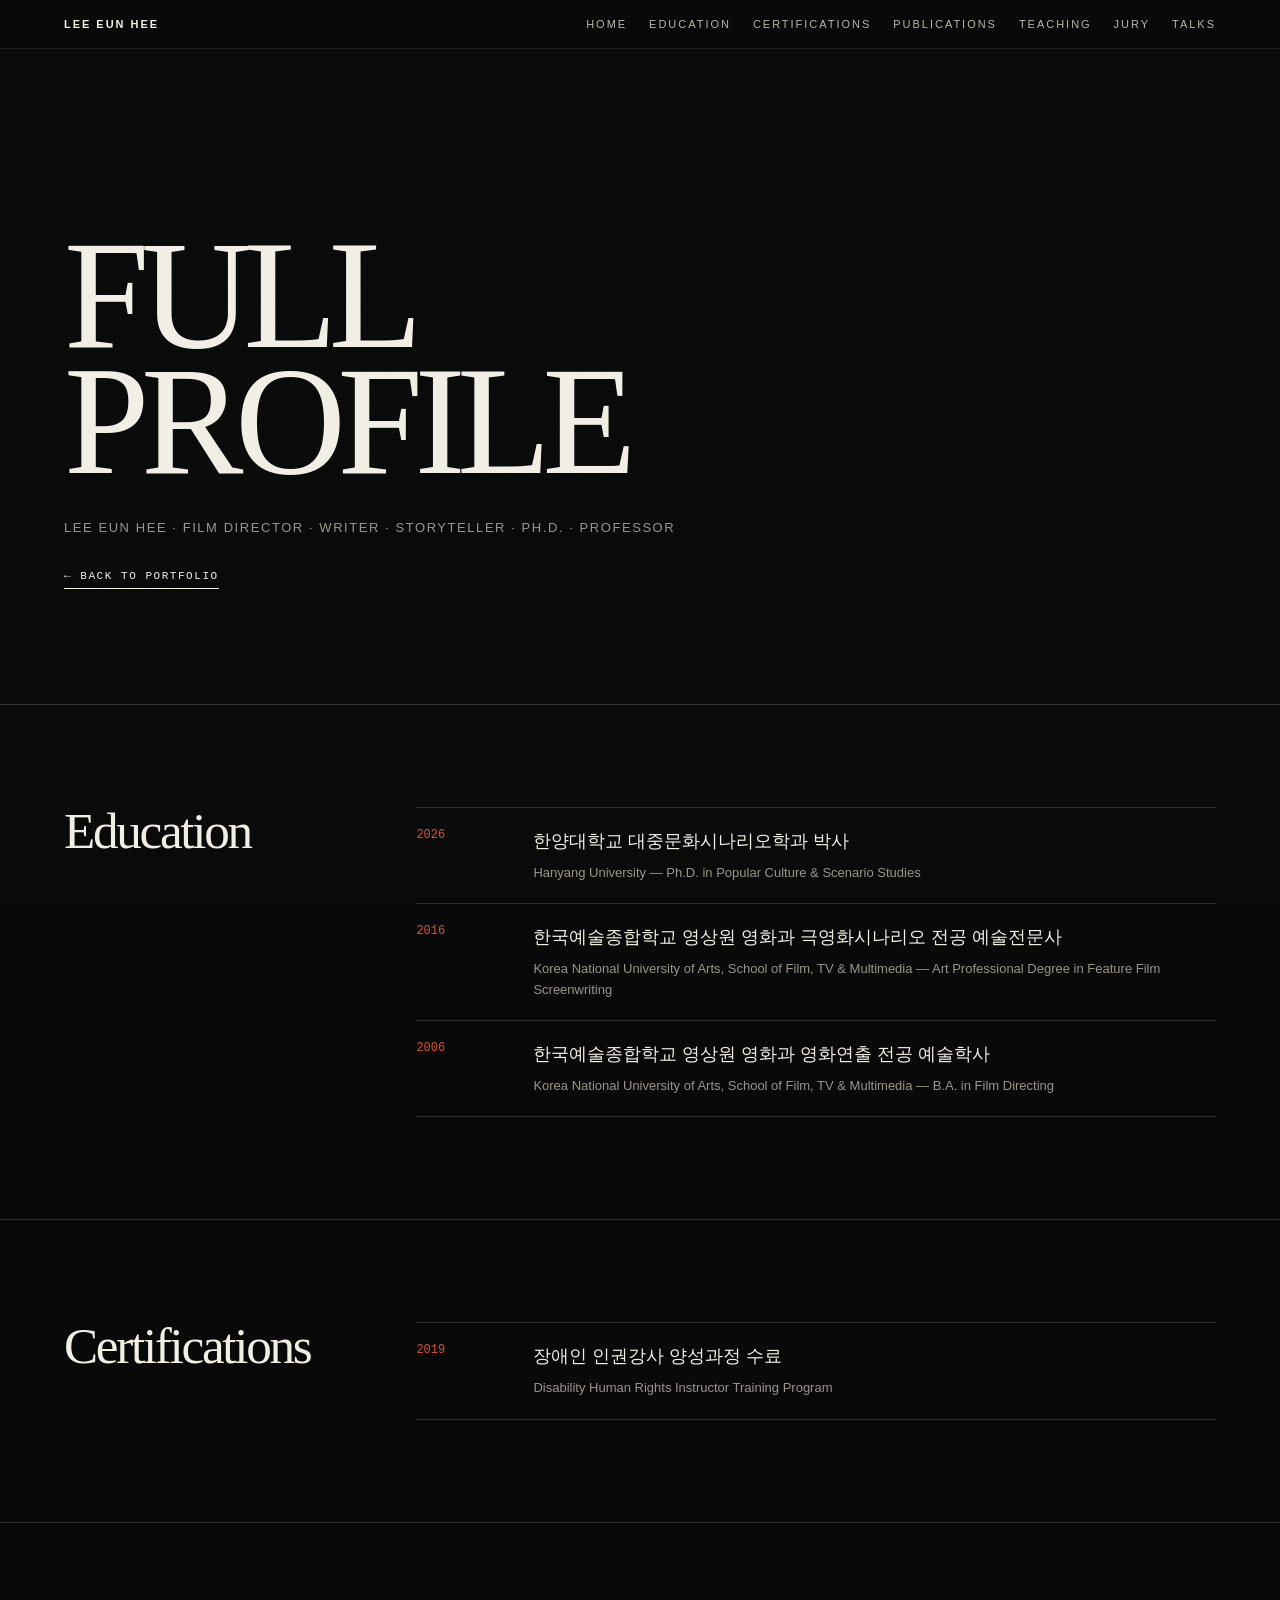
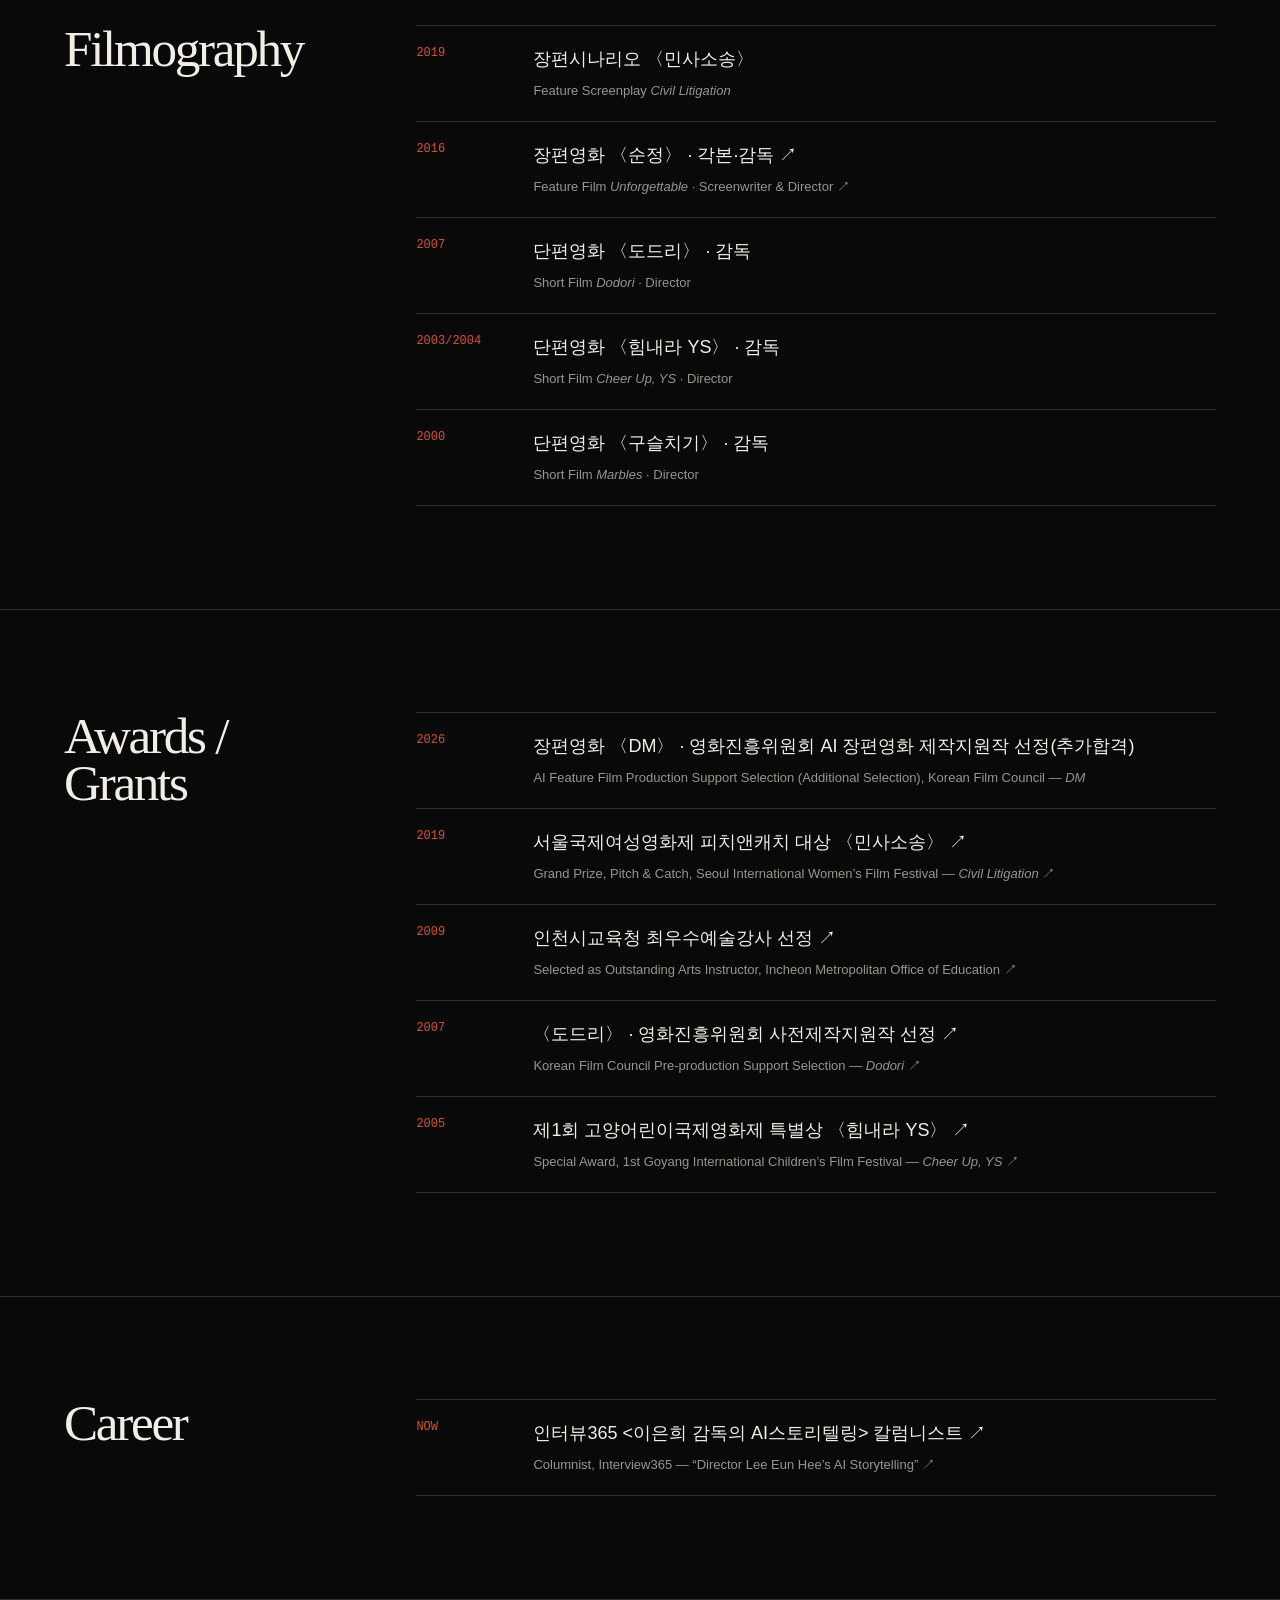
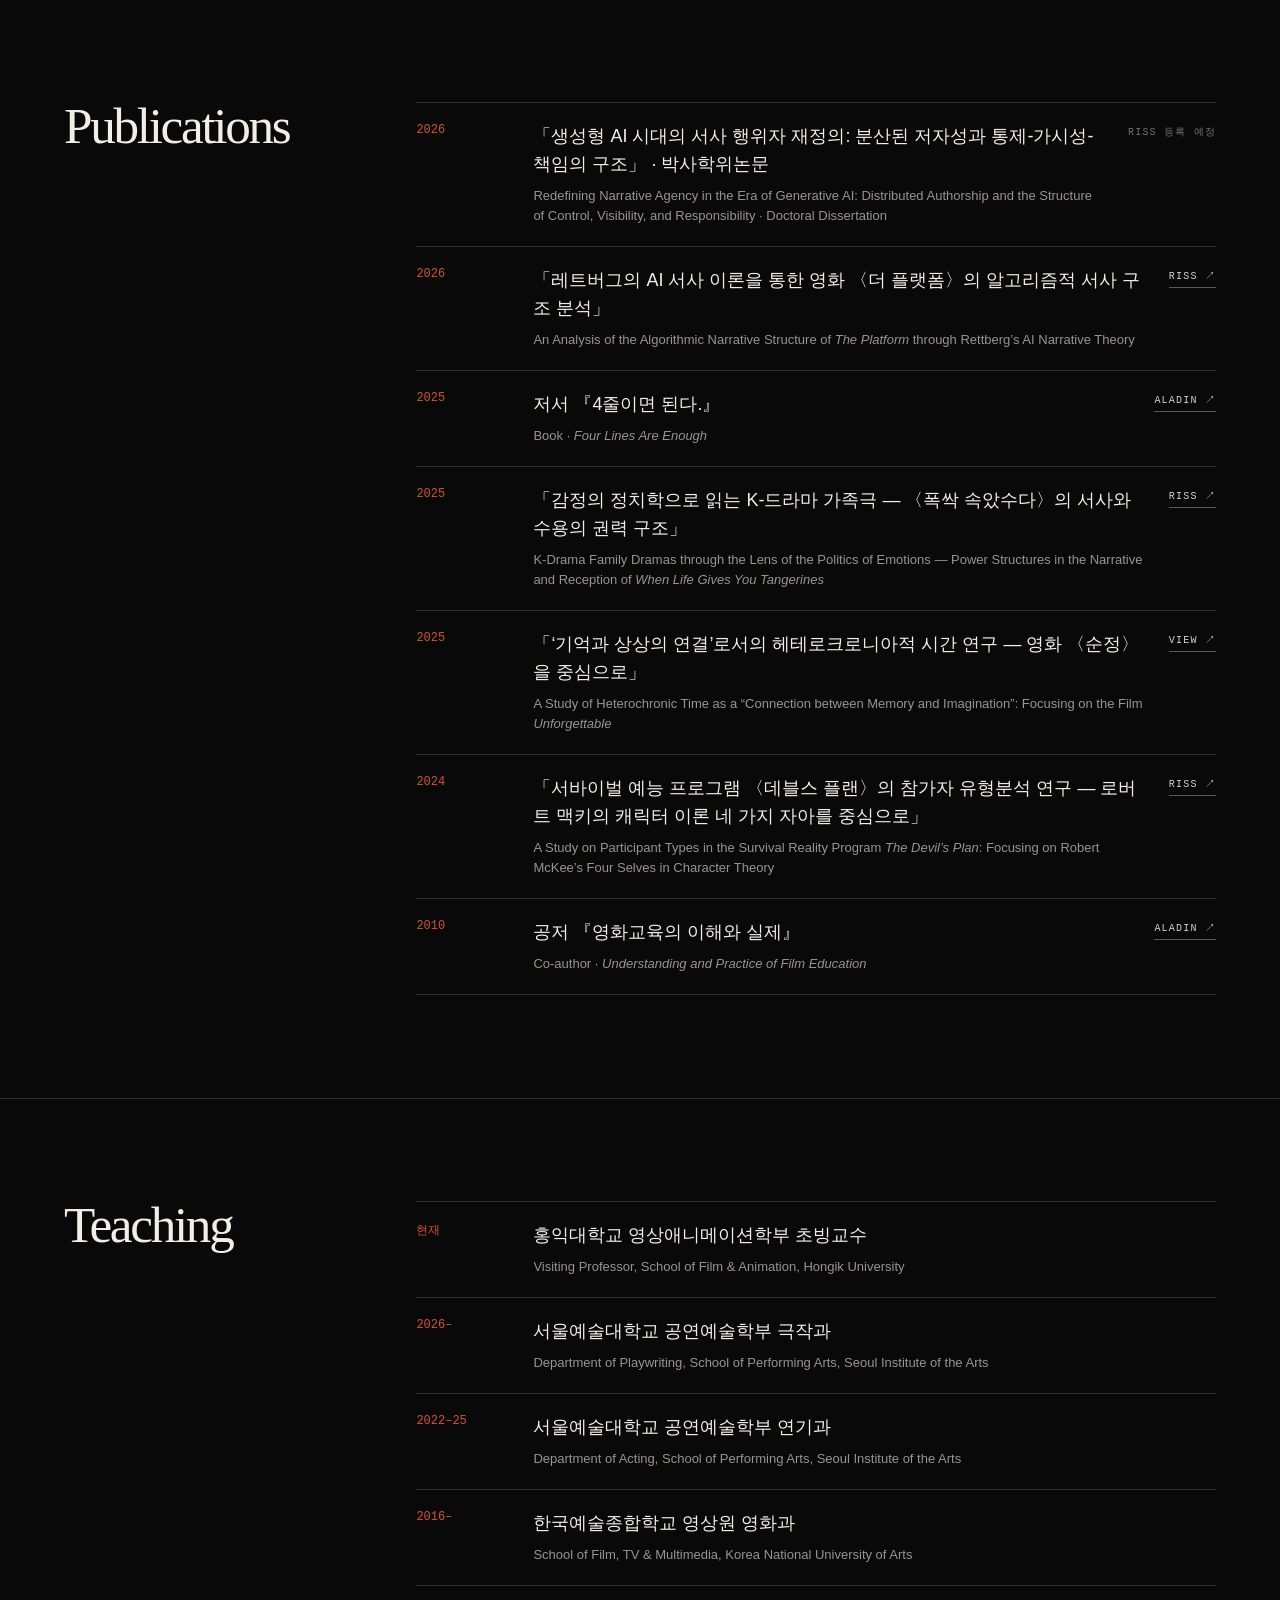
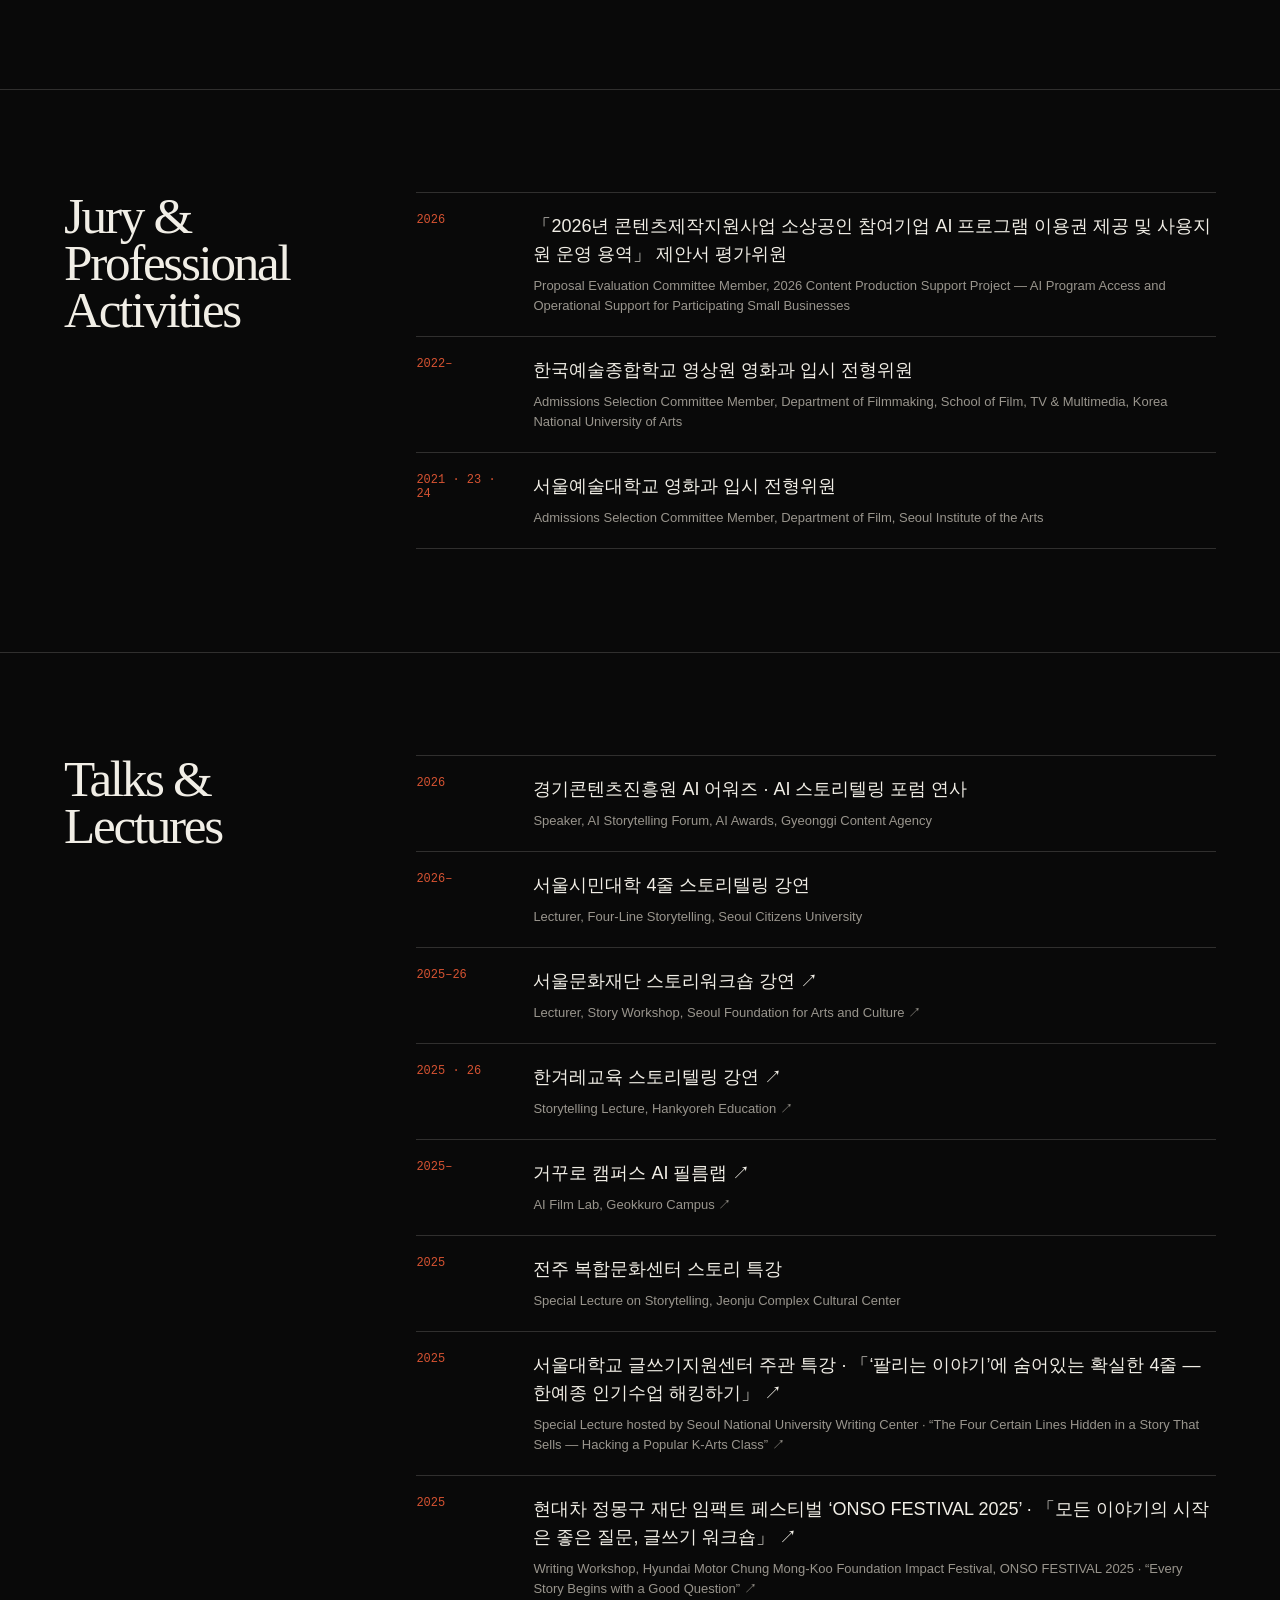
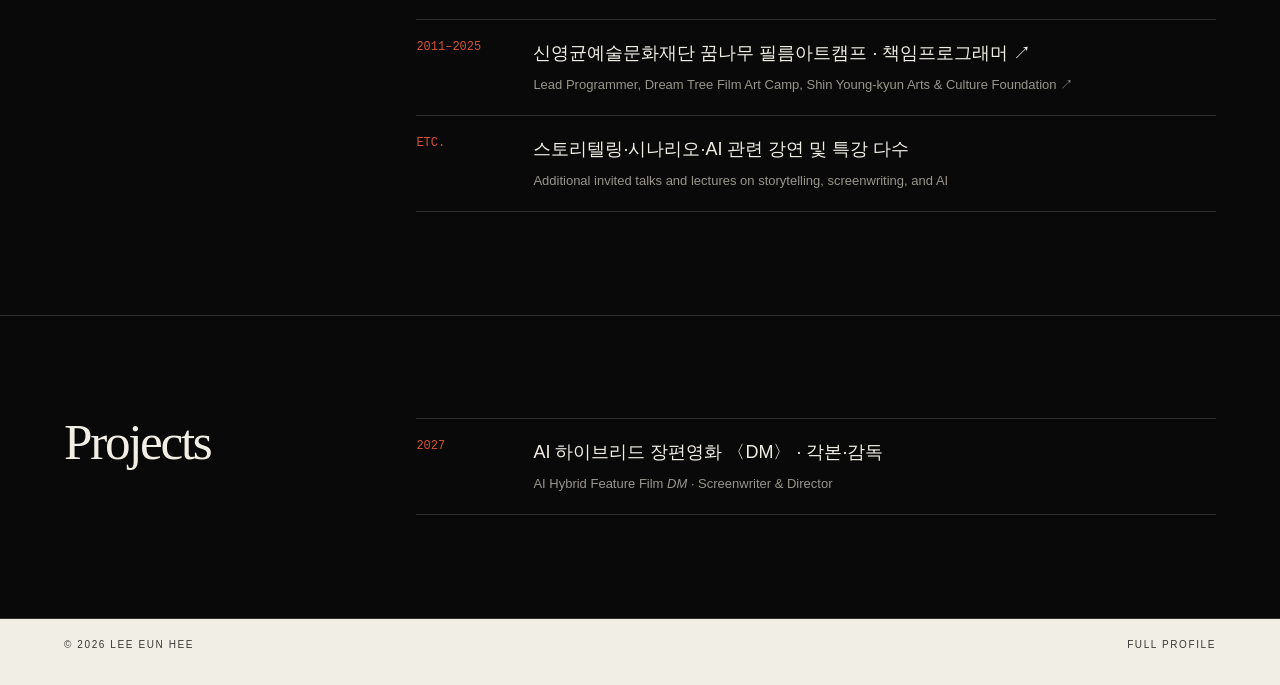
==== commit 759569b7: "Add Certifications section to full profile" ====
--- a/profile.html
+++ b/profile.html
@@ -1 +1 @@
-<!DOCTYPE html><html lang="ko"><head><meta charset="utf-8"/><meta content="width=device-width, initial-scale=1.0" name="viewport"/><meta content="LEE EUN HEE — Full Profile" name="description"/><title>Full Profile — LEE EUN HEE</title><link href="styles.css" rel="stylesheet"/></head><body><header class="topbar"><a class="brand" href="index.html">LEE EUN HEE</a><nav class="nav"><a href="index.html">Home</a><a href="#education">Education</a><a href="#publications">Publications</a><a href="#teaching">Teaching</a><a href="#jury">Jury</a><a href="#talks">Talks</a></nav></header><main class="profile-page"><section class="profile-hero"><h1>FULL<br/>PROFILE</h1><p>LEE EUN HEE · Film Director · Writer · Storyteller · Ph.D. · Professor</p><a class="back-link" href="index.html">← Back to Portfolio</a></section><section class="detail-section" id="education"><div class="detail-grid"><h2 class="detail-title">Education</h2><div class="detail-list"><div class="detail-item"><div class="year">2026</div><div><div class="ko">한양대학교 대중문화시나리오학과 박사</div><div class="en">Hanyang University — Ph.D. in Popular Culture &amp; Scenario Studies</div></div></div><div class="detail-item"><div class="year">2016</div><div><div class="ko">한국예술종합학교 영상원 영화과 극영화시나리오 전공 예술전문사</div><div class="en">Korea National University of Arts, School of Film, TV &amp; Multimedia — Art Professional Degree in Feature Film Screenwriting</div></div></div><div class="detail-item"><div class="year">2006</div><div><div class="ko">한국예술종합학교 영상원 영화과 영화연출 전공 예술학사</div><div class="en">Korea National University of Arts, School of Film, TV &amp; Multimedia — B.A. in Film Directing</div></div></div></div></div></section><section class="detail-section"><div class="detail-grid"><h2 class="detail-title">Filmography</h2><div class="detail-list"><div class="detail-item"><div class="year">2019</div><div><div class="ko">장편시나리오 〈민사소송〉</div><div class="en">Feature Screenplay <em>Civil Litigation</em></div></div></div><div class="detail-item"><div class="year">2016</div><div><div class="ko"><a href="https://search.naver.com/search.naver?where=nexearch&sm=tab_etc&mra=QkRS%5EbkEw%5EVmJEX0NQYw%3D%3D%5ETEdOX0tJVA%3D%3D&pkid=68&os=2695983&qvt=0&query=%EC%98%81%ED%99%94%EC%88%9C%EC%A0%95" target="_blank" rel="noopener noreferrer">장편영화 〈순정〉 · 각본·감독 ↗</a></div><div class="en"><a href="https://search.naver.com/search.naver?where=nexearch&sm=tab_etc&mra=QkRS%5EbkEw%5EVmJEX0NQYw%3D%3D%5ETEdOX0tJVA%3D%3D&pkid=68&os=2695983&qvt=0&query=%EC%98%81%ED%99%94%EC%88%9C%EC%A0%95" target="_blank" rel="noopener noreferrer">Feature Film <em>Unforgettable</em> · Screenwriter &amp; Director ↗</a></div></div></div><div class="detail-item"><div class="year">2007</div><div><div class="ko">단편영화 〈도드리〉 · 감독</div><div class="en">Short Film <em>Dodori</em> · Director</div></div></div><div class="detail-item"><div class="year">2003/2004</div><div><div class="ko">단편영화 〈힘내라 YS〉 · 감독</div><div class="en">Short Film <em>Cheer Up, YS</em> · Director</div></div></div><div class="detail-item"><div class="year">2000</div><div><div class="ko">단편영화 〈구슬치기〉 · 감독</div><div class="en">Short Film <em>Marbles</em> · Director</div></div></div></div></div></section><section class="detail-section"><div class="detail-grid"><h2 class="detail-title">Awards /<br/>Grants</h2><div class="detail-list"><div class="detail-item"><div class="year">2026</div><div><div class="ko">장편영화 〈DM〉 · 영화진흥위원회 AI 장편영화 제작지원작 선정(추가합격)</div><div class="en">AI Feature Film Production Support Selection (Additional Selection), Korean Film Council — <em>DM</em></div></div></div><div class="detail-item"><div class="year">2019</div><div><div class="ko"><a href="https://siwff.or.kr/kor/addon/00000002/award_view.asp?QueryYear=2019&awardYear=2019" target="_blank" rel="noopener noreferrer">서울국제여성영화제 피치앤캐치 대상 〈민사소송〉 ↗</a></div><div class="en"><a href="https://siwff.or.kr/kor/addon/00000002/award_view.asp?QueryYear=2019&awardYear=2019" target="_blank" rel="noopener noreferrer">Grand Prize, Pitch &amp; Catch, Seoul International Women’s Film Festival — <em>Civil Litigation</em> ↗</a></div></div></div><div class="detail-item"><div class="year">2009</div><div><div class="ko"><a href="https://commbooks.com/%EB%8F%84%EC%84%9C/%EC%98%81%ED%99%94%EA%B5%90%EC%9C%A1%EC%9D%98-%EC%9D%B4%ED%95%B4%EC%99%80-%EC%8B%A4%EC%A0%9C/" target="_blank" rel="noopener noreferrer">인천시교육청 최우수예술강사 선정 ↗</a></div><div class="en"><a href="https://commbooks.com/%EB%8F%84%EC%84%9C/%EC%98%81%ED%99%94%EA%B5%90%EC%9C%A1%EC%9D%98-%EC%9D%B4%ED%95%B4%EC%99%80-%EC%8B%A4%EC%A0%9C/" target="_blank" rel="noopener noreferrer">Selected as Outstanding Arts Instructor, Incheon Metropolitan Office of Education ↗</a></div></div></div><div class="detail-item"><div class="year">2007</div><div><div class="ko"><a href="https://commbooks.com/%EB%8F%84%EC%84%9C/%EC%98%81%ED%99%94%EA%B5%90%EC%9C%A1%EC%9D%98-%EC%9D%B4%ED%95%B4%EC%99%80-%EC%8B%A4%EC%A0%9C/" target="_blank" rel="noopener noreferrer">〈도드리〉 · 영화진흥위원회 사전제작지원작 선정 ↗</a></div><div class="en"><a href="https://commbooks.com/%EB%8F%84%EC%84%9C/%EC%98%81%ED%99%94%EA%B5%90%EC%9C%A1%EC%9D%98-%EC%9D%B4%ED%95%B4%EC%99%80-%EC%8B%A4%EC%A0%9C/" target="_blank" rel="noopener noreferrer">Korean Film Council Pre-production Support Selection — <em>Dodori</em> ↗</a></div></div></div><div class="detail-item"><div class="year">2005</div><div><div class="ko"><a href="https://m.entertain.naver.com/home/article/001/0001082225" target="_blank" rel="noopener noreferrer">제1회 고양어린이국제영화제 특별상 〈힘내라 YS〉 ↗</a></div><div class="en"><a href="https://m.entertain.naver.com/home/article/001/0001082225" target="_blank" rel="noopener noreferrer">Special Award, 1st Goyang International Children’s Film Festival — <em>Cheer Up, YS</em> ↗</a></div></div></div></div></div></section><section class="detail-section"><div class="detail-grid"><h2 class="detail-title">Career</h2><div class="detail-list"><div class="detail-item"><div class="year">NOW</div><div><div class="ko"><a href="https://www.interview365.com/news/articleList.html?sc_sub_section_code=S2N99&view_type=sm" target="_blank" rel="noopener noreferrer">인터뷰365 &lt;이은희 감독의 AI스토리텔링&gt; 칼럼니스트 ↗</a></div><div class="en"><a href="https://www.interview365.com/news/articleList.html?sc_sub_section_code=S2N99&view_type=sm" target="_blank" rel="noopener noreferrer">Columnist, Interview365 — “Director Lee Eun Hee’s AI Storytelling” ↗</a></div></div></div></div></div></section><section class="detail-section" id="publications"><div class="detail-grid"><h2 class="detail-title">Publications</h2><div class="detail-list"><div class="detail-item"><div class="year">2026</div><div><div class="pub-row"><div class="pub-copy"><div class="pub-title"><div class="ko">「생성형 AI 시대의 서사 행위자 재정의: 분산된 저자성과 통제-가시성-책임의 구조」 · 박사학위논문</div></div><div class="en">Redefining Narrative Agency in the Era of Generative AI: Distributed Authorship and the Structure of Control, Visibility, and Responsibility · Doctoral Dissertation</div></div><span class="pub-source pending">RISS 등록 예정</span></div></div></div><div class="detail-item"><div class="year">2026</div><div><div class="pub-row"><div class="pub-copy"><a class="pub-title" href="https://www.riss.kr/search/Search.do?isDetailSearch=N&searchGubun=true&viewYn=OP&query=%EB%A0%88%ED%8A%B8%EB%B2%84%EA%B7%B8%EC%9D%98%20AI%20%EC%84%9C%EC%82%AC%20%EC%9D%B4%EB%A1%A0%EC%9D%84%20%ED%86%B5%ED%95%9C%20%EC%98%81%ED%99%94%20%EB%8D%94%20%ED%94%8C%EB%9E%AB%ED%8F%BC%EC%9D%98%20%EC%95%8C%EA%B3%A0%EB%A6%AC%EC%A6%98%EC%A0%81%20%EC%84%9C%EC%82%AC%20%EA%B5%AC%EC%A1%B0%20%EB%B6%84%EC%84%9D" target="_blank" rel="noopener noreferrer"><div class="ko">「레트버그의 AI 서사 이론을 통한 영화 〈더 플랫폼〉의 알고리즘적 서사 구조 분석」</div></a><div class="en">An Analysis of the Algorithmic Narrative Structure of <em>The Platform</em> through Rettberg’s AI Narrative Theory</div></div><a class="pub-source" href="https://www.riss.kr/search/Search.do?isDetailSearch=N&searchGubun=true&viewYn=OP&query=%EB%A0%88%ED%8A%B8%EB%B2%84%EA%B7%B8%EC%9D%98%20AI%20%EC%84%9C%EC%82%AC%20%EC%9D%B4%EB%A1%A0%EC%9D%84%20%ED%86%B5%ED%95%9C%20%EC%98%81%ED%99%94%20%EB%8D%94%20%ED%94%8C%EB%9E%AB%ED%8F%BC%EC%9D%98%20%EC%95%8C%EA%B3%A0%EB%A6%AC%EC%A6%98%EC%A0%81%20%EC%84%9C%EC%82%AC%20%EA%B5%AC%EC%A1%B0%20%EB%B6%84%EC%84%9D" target="_blank" rel="noopener noreferrer">RISS ↗</a></div></div></div><div class="detail-item"><div class="year">2025</div><div><div class="pub-row"><div class="pub-copy"><a class="pub-title" href="https://www.aladin.co.kr/shop/wproduct.aspx?ItemId=359897521" target="_blank" rel="noopener noreferrer"><div class="ko">저서 『4줄이면 된다.』</div></a><div class="en">Book · <em>Four Lines Are Enough</em></div></div><a class="pub-source" href="https://www.aladin.co.kr/shop/wproduct.aspx?ItemId=359897521" target="_blank" rel="noopener noreferrer">ALADIN ↗</a></div></div></div><div class="detail-item"><div class="year">2025</div><div><div class="pub-row"><div class="pub-copy"><a class="pub-title" href="https://www.riss.kr/link?id=A109856595" target="_blank" rel="noopener noreferrer"><div class="ko">「감정의 정치학으로 읽는 K-드라마 가족극 — 〈폭싹 속았수다〉의 서사와 수용의 권력 구조」</div></a><div class="en">K-Drama Family Dramas through the Lens of the Politics of Emotions — Power Structures in the Narrative and Reception of <em>When Life Gives You Tangerines</em></div></div><a class="pub-source" href="https://www.riss.kr/link?id=A109856595" target="_blank" rel="noopener noreferrer">RISS ↗</a></div></div></div><div class="detail-item"><div class="year">2025</div><div><div class="pub-row"><div class="pub-copy"><a class="pub-title" href="https://www.xn--3e0br9supc12qbqio1kpa25v.com/general-5-2" target="_blank" rel="noopener noreferrer"><div class="ko">「‘기억과 상상의 연결’로서의 헤테로크로니아적 시간 연구 — 영화 〈순정〉을 중심으로」</div></a><div class="en">A Study of Heterochronic Time as a “Connection between Memory and Imagination”: Focusing on the Film <em>Unforgettable</em></div></div><a class="pub-source" href="https://www.xn--3e0br9supc12qbqio1kpa25v.com/general-5-2" target="_blank" rel="noopener noreferrer">VIEW ↗</a></div></div></div><div class="detail-item"><div class="year">2024</div><div><div class="pub-row"><div class="pub-copy"><a class="pub-title" href="https://www.riss.kr/search/Search.do?isDetailSearch=N&searchGubun=true&viewYn=OP&query=%EC%84%9C%EB%B0%94%EC%9D%B4%EB%B2%8C%20%EC%98%88%EB%8A%A5%20%ED%94%84%EB%A1%9C%EA%B7%B8%EB%9E%A8%20%EB%8D%B0%EB%B8%94%EC%8A%A4%20%ED%94%8C%EB%9E%9C%EC%9D%98%20%EC%B0%B8%EA%B0%80%EC%9E%90%20%EC%9C%A0%ED%98%95%EB%B6%84%EC%84%9D%20%EC%97%B0%EA%B5%AC%20%EB%A1%9C%EB%B2%84%ED%8A%B8%20%EB%A7%A5%ED%82%A4%EC%9D%98%20%EC%BA%90%EB%A6%AD%ED%84%B0%20%EC%9D%B4%EB%A1%A0%20%EB%84%A4%20%EA%B0%80%EC%A7%80%20%EC%9E%90%EC%95%84%EB%A5%BC%20%EC%A4%91%EC%8B%AC%EC%9C%BC%EB%A1%9C" target="_blank" rel="noopener noreferrer"><div class="ko">「서바이벌 예능 프로그램 〈데블스 플랜〉의 참가자 유형분석 연구 — 로버트 맥키의 캐릭터 이론 네 가지 자아를 중심으로」</div></a><div class="en">A Study on Participant Types in the Survival Reality Program <em>The Devil’s Plan</em>: Focusing on Robert McKee’s Four Selves in Character Theory</div></div><a class="pub-source" href="https://www.riss.kr/search/Search.do?isDetailSearch=N&searchGubun=true&viewYn=OP&query=%EC%84%9C%EB%B0%94%EC%9D%B4%EB%B2%8C%20%EC%98%88%EB%8A%A5%20%ED%94%84%EB%A1%9C%EA%B7%B8%EB%9E%A8%20%EB%8D%B0%EB%B8%94%EC%8A%A4%20%ED%94%8C%EB%9E%9C%EC%9D%98%20%EC%B0%B8%EA%B0%80%EC%9E%90%20%EC%9C%A0%ED%98%95%EB%B6%84%EC%84%9D%20%EC%97%B0%EA%B5%AC%20%EB%A1%9C%EB%B2%84%ED%8A%B8%20%EB%A7%A5%ED%82%A4%EC%9D%98%20%EC%BA%90%EB%A6%AD%ED%84%B0%20%EC%9D%B4%EB%A1%A0%20%EB%84%A4%20%EA%B0%80%EC%A7%80%20%EC%9E%90%EC%95%84%EB%A5%BC%20%EC%A4%91%EC%8B%AC%EC%9C%BC%EB%A1%9C" target="_blank" rel="noopener noreferrer">RISS ↗</a></div></div></div><div class="detail-item"><div class="year">2010</div><div><div class="pub-row"><div class="pub-copy"><a class="pub-title" href="https://www.aladin.co.kr/shop/wproduct.aspx?ItemId=7226976" target="_blank" rel="noopener noreferrer"><div class="ko">공저 『영화교육의 이해와 실제』</div></a><div class="en">Co-author · <em>Understanding and Practice of Film Education</em></div></div><a class="pub-source" href="https://www.aladin.co.kr/shop/wproduct.aspx?ItemId=7226976" target="_blank" rel="noopener noreferrer">ALADIN ↗</a></div></div></div></div></div></section><section class="detail-section" id="teaching"><div class="detail-grid"><h2 class="detail-title">Teaching</h2><div class="detail-list"><div class="detail-item"><div class="year">현재</div><div><div class="ko">홍익대학교 영상애니메이션학부 초빙교수</div><div class="en">Visiting Professor, School of Film &amp; Animation, Hongik University</div></div></div><div class="detail-item"><div class="year">2026–</div><div><div class="ko">서울예술대학교 공연예술학부 극작과</div><div class="en">Department of Playwriting, School of Performing Arts, Seoul Institute of the Arts</div></div></div><div class="detail-item"><div class="year">2022–25</div><div><div class="ko">서울예술대학교 공연예술학부 연기과</div><div class="en">Department of Acting, School of Performing Arts, Seoul Institute of the Arts</div></div></div><div class="detail-item"><div class="year">2016–</div><div><div class="ko">한국예술종합학교 영상원 영화과</div><div class="en">School of Film, TV &amp; Multimedia, Korea National University of Arts</div></div></div></div></div></section><section class="detail-section" id="jury"><div class="detail-grid"><h2 class="detail-title">Jury &amp;<br/>Professional<br/>Activities</h2><div class="detail-list"><div class="detail-item"><div class="year">2026</div><div><div class="ko">「2026년 콘텐츠제작지원사업 소상공인 참여기업 AI 프로그램 이용권 제공 및 사용지원 운영 용역」 제안서 평가위원</div><div class="en">Proposal Evaluation Committee Member, 2026 Content Production Support Project — AI Program Access and Operational Support for Participating Small Businesses</div></div></div><div class="detail-item"><div class="year">2022–</div><div><div class="ko">한국예술종합학교 영상원 영화과 입시 전형위원</div><div class="en">Admissions Selection Committee Member, Department of Filmmaking, School of Film, TV &amp; Multimedia, Korea National University of Arts</div></div></div><div class="detail-item"><div class="year">2021 · 23 · 24</div><div><div class="ko">서울예술대학교 영화과 입시 전형위원</div><div class="en">Admissions Selection Committee Member, Department of Film, Seoul Institute of the Arts</div></div></div></div></div></section><section class="detail-section" id="talks"><div class="detail-grid"><h2 class="detail-title">Talks &amp;<br/>Lectures</h2><div class="detail-list"><div class="detail-item"><div class="year">2026</div><div><div class="ko">경기콘텐츠진흥원 AI 어워즈 · AI 스토리텔링 포럼 연사</div><div class="en">Speaker, AI Storytelling Forum, AI Awards, Gyeonggi Content Agency</div></div></div><div class="detail-item"><div class="year">2026–</div><div><div class="ko">서울시민대학 4줄 스토리텔링 강연</div><div class="en">Lecturer, Four-Line Storytelling, Seoul Citizens University</div></div></div><div class="detail-item"><div class="year">2025–26</div><div><div class="ko"><a href="https://sfac.or.kr/site/sasc/ex/bbs/View.do?bcIdx=138455&cbIdx=1049" target="_blank" rel="noopener noreferrer">서울문화재단 스토리워크숍 강연 ↗</a></div><div class="en"><a href="https://sfac.or.kr/site/sasc/ex/bbs/View.do?bcIdx=138455&cbIdx=1049" target="_blank" rel="noopener noreferrer">Lecturer, Story Workshop, Seoul Foundation for Arts and Culture ↗</a></div></div></div><div class="detail-item"><div class="year">2025 · 26</div><div><div class="ko"><a href="https://hrd.hanter21.co.kr/jsp/global/lecturer_intro_mon.jsp?s_center=SCHOOLHANI" target="_blank" rel="noopener noreferrer">한겨레교육 스토리텔링 강연 ↗</a></div><div class="en"><a href="https://hrd.hanter21.co.kr/jsp/global/lecturer_intro_mon.jsp?s_center=SCHOOLHANI" target="_blank" rel="noopener noreferrer">Storytelling Lecture, Hankyoreh Education ↗</a></div></div></div><div class="detail-item"><div class="year">2025–</div><div><div class="ko"><a href="https://xn--v69a75dvtk24kj6oj1g.kr/coach" target="_blank" rel="noopener noreferrer">거꾸로 캠퍼스 AI 필름랩 ↗</a></div><div class="en"><a href="https://xn--v69a75dvtk24kj6oj1g.kr/coach" target="_blank" rel="noopener noreferrer">AI Film Lab, Geokkuro Campus ↗</a></div></div></div><div class="detail-item"><div class="year">2025</div><div><div class="ko">전주 복합문화센터 스토리 특강</div><div class="en">Special Lecture on Storytelling, Jeonju Complex Cultural Center</div></div></div><div class="detail-item"><div class="year">2025</div><div><div class="ko"><a href="https://www.snu.ac.kr/snunow/events?bbsidx=157383&md=v" target="_blank" rel="noopener noreferrer">서울대학교 글쓰기지원센터 주관 특강 · 「‘팔리는 이야기’에 숨어있는 확실한 4줄 — 한예종 인기수업 해킹하기」 ↗</a></div><div class="en"><a href="https://www.snu.ac.kr/snunow/events?bbsidx=157383&md=v" target="_blank" rel="noopener noreferrer">Special Lecture hosted by Seoul National University Writing Center · “The Four Certain Lines Hidden in a Story That Sells — Hacking a Popular K-Arts Class” ↗</a></div></div></div><div class="detail-item"><div class="year">2025</div><div><div class="ko"><a href="https://hyundai-cmkmagazine.org/cmktimeline_48/" target="_blank" rel="noopener noreferrer">현대차 정몽구 재단 임팩트 페스티벌 ‘ONSO FESTIVAL 2025’ · 「모든 이야기의 시작은 좋은 질문, 글쓰기 워크숍」 ↗</a></div><div class="en"><a href="https://hyundai-cmkmagazine.org/cmktimeline_48/" target="_blank" rel="noopener noreferrer">Writing Workshop, Hyundai Motor Chung Mong-Koo Foundation Impact Festival, ONSO FESTIVAL 2025 · “Every Story Begins with a Good Question” ↗</a></div></div></div><div class="detail-item"><div class="year">2011–2025</div><div><div class="ko"><a href="http://www.shinyoungkyun.com/client/photo/viw_photo.asp?bIdx=09" target="_blank" rel="noopener noreferrer">신영균예술문화재단 꿈나무 필름아트캠프 · 책임프로그래머 ↗</a></div><div class="en"><a href="http://www.shinyoungkyun.com/client/photo/viw_photo.asp?bIdx=09" target="_blank" rel="noopener noreferrer">Lead Programmer, Dream Tree Film Art Camp, Shin Young-kyun Arts &amp; Culture Foundation ↗</a></div></div></div><div class="detail-item"><div class="year">ETC.</div><div><div class="ko">스토리텔링·시나리오·AI 관련 강연 및 특강 다수</div><div class="en">Additional invited talks and lectures on storytelling, screenwriting, and AI</div></div></div></div></div></section><section class="detail-section"><div class="detail-grid"><h2 class="detail-title">Projects</h2><div class="detail-list"><div class="detail-item"><div class="year">2027</div><div><div class="ko">AI 하이브리드 장편영화 〈DM〉 · 각본·감독</div><div class="en">AI Hybrid Feature Film <em>DM</em> · Screenwriter &amp; Director</div></div></div></div></div></section></main><footer><span>© 2026 LEE EUN HEE</span><span>Full Profile</span></footer></body></html>+<!DOCTYPE html><html lang="ko"><head><meta charset="utf-8"/><meta content="width=device-width, initial-scale=1.0" name="viewport"/><meta content="LEE EUN HEE — Full Profile" name="description"/><title>Full Profile — LEE EUN HEE</title><link href="styles.css" rel="stylesheet"/></head><body><header class="topbar"><a class="brand" href="index.html">LEE EUN HEE</a><nav class="nav"><a href="index.html">Home</a><a href="#education">Education</a><a href="#certifications">Certifications</a><a href="#publications">Publications</a><a href="#teaching">Teaching</a><a href="#jury">Jury</a><a href="#talks">Talks</a></nav></header><main class="profile-page"><section class="profile-hero"><h1>FULL<br/>PROFILE</h1><p>LEE EUN HEE · Film Director · Writer · Storyteller · Ph.D. · Professor</p><a class="back-link" href="index.html">← Back to Portfolio</a></section><section class="detail-section" id="education"><div class="detail-grid"><h2 class="detail-title">Education</h2><div class="detail-list"><div class="detail-item"><div class="year">2026</div><div><div class="ko">한양대학교 대중문화시나리오학과 박사</div><div class="en">Hanyang University — Ph.D. in Popular Culture &amp; Scenario Studies</div></div></div><div class="detail-item"><div class="year">2016</div><div><div class="ko">한국예술종합학교 영상원 영화과 극영화시나리오 전공 예술전문사</div><div class="en">Korea National University of Arts, School of Film, TV &amp; Multimedia — Art Professional Degree in Feature Film Screenwriting</div></div></div><div class="detail-item"><div class="year">2006</div><div><div class="ko">한국예술종합학교 영상원 영화과 영화연출 전공 예술학사</div><div class="en">Korea National University of Arts, School of Film, TV &amp; Multimedia — B.A. in Film Directing</div></div></div></div></div></section><section class="detail-section" id="certifications"><div class="detail-grid"><h2 class="detail-title">Certifications</h2><div class="detail-list"><div class="detail-item"><div class="year">2019</div><div><div class="ko">장애인 인권강사 양성과정 수료</div><div class="en">Disability Human Rights Instructor Training Program</div></div></div></div></div></section><section class="detail-section"><div class="detail-grid"><h2 class="detail-title">Filmography</h2><div class="detail-list"><div class="detail-item"><div class="year">2019</div><div><div class="ko">장편시나리오 〈민사소송〉</div><div class="en">Feature Screenplay <em>Civil Litigation</em></div></div></div><div class="detail-item"><div class="year">2016</div><div><div class="ko"><a href="https://search.naver.com/search.naver?where=nexearch&sm=tab_etc&mra=QkRS%5EbkEw%5EVmJEX0NQYw%3D%3D%5ETEdOX0tJVA%3D%3D&pkid=68&os=2695983&qvt=0&query=%EC%98%81%ED%99%94%EC%88%9C%EC%A0%95" target="_blank" rel="noopener noreferrer">장편영화 〈순정〉 · 각본·감독 ↗</a></div><div class="en"><a href="https://search.naver.com/search.naver?where=nexearch&sm=tab_etc&mra=QkRS%5EbkEw%5EVmJEX0NQYw%3D%3D%5ETEdOX0tJVA%3D%3D&pkid=68&os=2695983&qvt=0&query=%EC%98%81%ED%99%94%EC%88%9C%EC%A0%95" target="_blank" rel="noopener noreferrer">Feature Film <em>Unforgettable</em> · Screenwriter &amp; Director ↗</a></div></div></div><div class="detail-item"><div class="year">2007</div><div><div class="ko">단편영화 〈도드리〉 · 감독</div><div class="en">Short Film <em>Dodori</em> · Director</div></div></div><div class="detail-item"><div class="year">2003/2004</div><div><div class="ko">단편영화 〈힘내라 YS〉 · 감독</div><div class="en">Short Film <em>Cheer Up, YS</em> · Director</div></div></div><div class="detail-item"><div class="year">2000</div><div><div class="ko">단편영화 〈구슬치기〉 · 감독</div><div class="en">Short Film <em>Marbles</em> · Director</div></div></div></div></div></section><section class="detail-section"><div class="detail-grid"><h2 class="detail-title">Awards /<br/>Grants</h2><div class="detail-list"><div class="detail-item"><div class="year">2026</div><div><div class="ko">장편영화 〈DM〉 · 영화진흥위원회 AI 장편영화 제작지원작 선정(추가합격)</div><div class="en">AI Feature Film Production Support Selection (Additional Selection), Korean Film Council — <em>DM</em></div></div></div><div class="detail-item"><div class="year">2019</div><div><div class="ko"><a href="https://siwff.or.kr/kor/addon/00000002/award_view.asp?QueryYear=2019&awardYear=2019" target="_blank" rel="noopener noreferrer">서울국제여성영화제 피치앤캐치 대상 〈민사소송〉 ↗</a></div><div class="en"><a href="https://siwff.or.kr/kor/addon/00000002/award_view.asp?QueryYear=2019&awardYear=2019" target="_blank" rel="noopener noreferrer">Grand Prize, Pitch &amp; Catch, Seoul International Women’s Film Festival — <em>Civil Litigation</em> ↗</a></div></div></div><div class="detail-item"><div class="year">2009</div><div><div class="ko"><a href="https://commbooks.com/%EB%8F%84%EC%84%9C/%EC%98%81%ED%99%94%EA%B5%90%EC%9C%A1%EC%9D%98-%EC%9D%B4%ED%95%B4%EC%99%80-%EC%8B%A4%EC%A0%9C/" target="_blank" rel="noopener noreferrer">인천시교육청 최우수예술강사 선정 ↗</a></div><div class="en"><a href="https://commbooks.com/%EB%8F%84%EC%84%9C/%EC%98%81%ED%99%94%EA%B5%90%EC%9C%A1%EC%9D%98-%EC%9D%B4%ED%95%B4%EC%99%80-%EC%8B%A4%EC%A0%9C/" target="_blank" rel="noopener noreferrer">Selected as Outstanding Arts Instructor, Incheon Metropolitan Office of Education ↗</a></div></div></div><div class="detail-item"><div class="year">2007</div><div><div class="ko"><a href="https://commbooks.com/%EB%8F%84%EC%84%9C/%EC%98%81%ED%99%94%EA%B5%90%EC%9C%A1%EC%9D%98-%EC%9D%B4%ED%95%B4%EC%99%80-%EC%8B%A4%EC%A0%9C/" target="_blank" rel="noopener noreferrer">〈도드리〉 · 영화진흥위원회 사전제작지원작 선정 ↗</a></div><div class="en"><a href="https://commbooks.com/%EB%8F%84%EC%84%9C/%EC%98%81%ED%99%94%EA%B5%90%EC%9C%A1%EC%9D%98-%EC%9D%B4%ED%95%B4%EC%99%80-%EC%8B%A4%EC%A0%9C/" target="_blank" rel="noopener noreferrer">Korean Film Council Pre-production Support Selection — <em>Dodori</em> ↗</a></div></div></div><div class="detail-item"><div class="year">2005</div><div><div class="ko"><a href="https://m.entertain.naver.com/home/article/001/0001082225" target="_blank" rel="noopener noreferrer">제1회 고양어린이국제영화제 특별상 〈힘내라 YS〉 ↗</a></div><div class="en"><a href="https://m.entertain.naver.com/home/article/001/0001082225" target="_blank" rel="noopener noreferrer">Special Award, 1st Goyang International Children’s Film Festival — <em>Cheer Up, YS</em> ↗</a></div></div></div></div></div></section><section class="detail-section"><div class="detail-grid"><h2 class="detail-title">Career</h2><div class="detail-list"><div class="detail-item"><div class="year">NOW</div><div><div class="ko"><a href="https://www.interview365.com/news/articleList.html?sc_sub_section_code=S2N99&view_type=sm" target="_blank" rel="noopener noreferrer">인터뷰365 &lt;이은희 감독의 AI스토리텔링&gt; 칼럼니스트 ↗</a></div><div class="en"><a href="https://www.interview365.com/news/articleList.html?sc_sub_section_code=S2N99&view_type=sm" target="_blank" rel="noopener noreferrer">Columnist, Interview365 — “Director Lee Eun Hee’s AI Storytelling” ↗</a></div></div></div></div></div></section><section class="detail-section" id="publications"><div class="detail-grid"><h2 class="detail-title">Publications</h2><div class="detail-list"><div class="detail-item"><div class="year">2026</div><div><div class="pub-row"><div class="pub-copy"><div class="pub-title"><div class="ko">「생성형 AI 시대의 서사 행위자 재정의: 분산된 저자성과 통제-가시성-책임의 구조」 · 박사학위논문</div></div><div class="en">Redefining Narrative Agency in the Era of Generative AI: Distributed Authorship and the Structure of Control, Visibility, and Responsibility · Doctoral Dissertation</div></div><span class="pub-source pending">RISS 등록 예정</span></div></div></div><div class="detail-item"><div class="year">2026</div><div><div class="pub-row"><div class="pub-copy"><a class="pub-title" href="https://www.riss.kr/search/Search.do?isDetailSearch=N&searchGubun=true&viewYn=OP&query=%EB%A0%88%ED%8A%B8%EB%B2%84%EA%B7%B8%EC%9D%98%20AI%20%EC%84%9C%EC%82%AC%20%EC%9D%B4%EB%A1%A0%EC%9D%84%20%ED%86%B5%ED%95%9C%20%EC%98%81%ED%99%94%20%EB%8D%94%20%ED%94%8C%EB%9E%AB%ED%8F%BC%EC%9D%98%20%EC%95%8C%EA%B3%A0%EB%A6%AC%EC%A6%98%EC%A0%81%20%EC%84%9C%EC%82%AC%20%EA%B5%AC%EC%A1%B0%20%EB%B6%84%EC%84%9D" target="_blank" rel="noopener noreferrer"><div class="ko">「레트버그의 AI 서사 이론을 통한 영화 〈더 플랫폼〉의 알고리즘적 서사 구조 분석」</div></a><div class="en">An Analysis of the Algorithmic Narrative Structure of <em>The Platform</em> through Rettberg’s AI Narrative Theory</div></div><a class="pub-source" href="https://www.riss.kr/search/Search.do?isDetailSearch=N&searchGubun=true&viewYn=OP&query=%EB%A0%88%ED%8A%B8%EB%B2%84%EA%B7%B8%EC%9D%98%20AI%20%EC%84%9C%EC%82%AC%20%EC%9D%B4%EB%A1%A0%EC%9D%84%20%ED%86%B5%ED%95%9C%20%EC%98%81%ED%99%94%20%EB%8D%94%20%ED%94%8C%EB%9E%AB%ED%8F%BC%EC%9D%98%20%EC%95%8C%EA%B3%A0%EB%A6%AC%EC%A6%98%EC%A0%81%20%EC%84%9C%EC%82%AC%20%EA%B5%AC%EC%A1%B0%20%EB%B6%84%EC%84%9D" target="_blank" rel="noopener noreferrer" aria-label="RISS에서 논문 보기">RISS ↗</a></div></div></div><div class="detail-item"><div class="year">2025</div><div><div class="pub-row"><div class="pub-copy"><a class="pub-title" href="https://www.aladin.co.kr/shop/wproduct.aspx?ItemId=359897521" target="_blank" rel="noopener noreferrer"><div class="ko">저서 『4줄이면 된다.』</div></a><div class="en">Book · <em>Four Lines Are Enough</em></div></div><a class="pub-source" href="https://www.aladin.co.kr/shop/wproduct.aspx?ItemId=359897521" target="_blank" rel="noopener noreferrer" aria-label="알라딘에서 책 보기">ALADIN ↗</a></div></div></div><div class="detail-item"><div class="year">2025</div><div><div class="pub-row"><div class="pub-copy"><a class="pub-title" href="https://www.riss.kr/link?id=A109856595" target="_blank" rel="noopener noreferrer"><div class="ko">「감정의 정치학으로 읽는 K-드라마 가족극 — 〈폭싹 속았수다〉의 서사와 수용의 권력 구조」</div></a><div class="en">K-Drama Family Dramas through the Lens of the Politics of Emotions — Power Structures in the Narrative and Reception of <em>When Life Gives You Tangerines</em></div></div><a class="pub-source" href="https://www.riss.kr/link?id=A109856595" target="_blank" rel="noopener noreferrer" aria-label="RISS에서 논문 보기">RISS ↗</a></div></div></div><div class="detail-item"><div class="year">2025</div><div><div class="pub-row"><div class="pub-copy"><a class="pub-title" href="https://www.xn--3e0br9supc12qbqio1kpa25v.com/general-5-2" target="_blank" rel="noopener noreferrer"><div class="ko">「‘기억과 상상의 연결’로서의 헤테로크로니아적 시간 연구 — 영화 〈순정〉을 중심으로」</div></a><div class="en">A Study of Heterochronic Time as a “Connection between Memory and Imagination”: Focusing on the Film <em>Unforgettable</em></div></div><a class="pub-source" href="https://www.xn--3e0br9supc12qbqio1kpa25v.com/general-5-2" target="_blank" rel="noopener noreferrer" aria-label="논문 상세 보기">VIEW ↗</a></div></div></div><div class="detail-item"><div class="year">2024</div><div><div class="pub-row"><div class="pub-copy"><a class="pub-title" href="https://www.riss.kr/search/Search.do?isDetailSearch=N&searchGubun=true&viewYn=OP&query=%EC%84%9C%EB%B0%94%EC%9D%B4%EB%B2%8C%20%EC%98%88%EB%8A%A5%20%ED%94%84%EB%A1%9C%EA%B7%B8%EB%9E%A8%20%EB%8D%B0%EB%B8%94%EC%8A%A4%20%ED%94%8C%EB%9E%9C%EC%9D%98%20%EC%B0%B8%EA%B0%80%EC%9E%90%20%EC%9C%A0%ED%98%95%EB%B6%84%EC%84%9D%20%EC%97%B0%EA%B5%AC%20%EB%A1%9C%EB%B2%84%ED%8A%B8%20%EB%A7%A5%ED%82%A4%EC%9D%98%20%EC%BA%90%EB%A6%AD%ED%84%B0%20%EC%9D%B4%EB%A1%A0%20%EB%84%A4%20%EA%B0%80%EC%A7%80%20%EC%9E%90%EC%95%84%EB%A5%BC%20%EC%A4%91%EC%8B%AC%EC%9C%BC%EB%A1%9C" target="_blank" rel="noopener noreferrer"><div class="ko">「서바이벌 예능 프로그램 〈데블스 플랜〉의 참가자 유형분석 연구 — 로버트 맥키의 캐릭터 이론 네 가지 자아를 중심으로」</div></a><div class="en">A Study on Participant Types in the Survival Reality Program <em>The Devil’s Plan</em>: Focusing on Robert McKee’s Four Selves in Character Theory</div></div><a class="pub-source" href="https://www.riss.kr/search/Search.do?isDetailSearch=N&searchGubun=true&viewYn=OP&query=%EC%84%9C%EB%B0%94%EC%9D%B4%EB%B2%8C%20%EC%98%88%EB%8A%A5%20%ED%94%84%EB%A1%9C%EA%B7%B8%EB%9E%A8%20%EB%8D%B0%EB%B8%94%EC%8A%A4%20%ED%94%8C%EB%9E%9C%EC%9D%98%20%EC%B0%B8%EA%B0%80%EC%9E%90%20%EC%9C%A0%ED%98%95%EB%B6%84%EC%84%9D%20%EC%97%B0%EA%B5%AC%20%EB%A1%9C%EB%B2%84%ED%8A%B8%20%EB%A7%A5%ED%82%A4%EC%9D%98%20%EC%BA%90%EB%A6%AD%ED%84%B0%20%EC%9D%B4%EB%A1%A0%20%EB%84%A4%20%EA%B0%80%EC%A7%80%20%EC%9E%90%EC%95%84%EB%A5%BC%20%EC%A4%91%EC%8B%AC%EC%9C%BC%EB%A1%9C" target="_blank" rel="noopener noreferrer" aria-label="RISS에서 논문 보기">RISS ↗</a></div></div></div><div class="detail-item"><div class="year">2010</div><div><div class="pub-row"><div class="pub-copy"><a class="pub-title" href="https://www.aladin.co.kr/shop/wproduct.aspx?ItemId=7226976" target="_blank" rel="noopener noreferrer"><div class="ko">공저 『영화교육의 이해와 실제』</div></a><div class="en">Co-author · <em>Understanding and Practice of Film Education</em></div></div><a class="pub-source" href="https://www.aladin.co.kr/shop/wproduct.aspx?ItemId=7226976" target="_blank" rel="noopener noreferrer">ALADIN ↗</a></div></div></div></div></div></section><section class="detail-section" id="teaching"><div class="detail-grid"><h2 class="detail-title">Teaching</h2><div class="detail-list"><div class="detail-item"><div class="year">현재</div><div><div class="ko">홍익대학교 영상애니메이션학부 초빙교수</div><div class="en">Visiting Professor, School of Film &amp; Animation, Hongik University</div></div></div><div class="detail-item"><div class="year">2026–</div><div><div class="ko">서울예술대학교 공연예술학부 극작과</div><div class="en">Department of Playwriting, School of Performing Arts, Seoul Institute of the Arts</div></div></div><div class="detail-item"><div class="year">2022–25</div><div><div class="ko">서울예술대학교 공연예술학부 연기과</div><div class="en">Department of Acting, School of Performing Arts, Seoul Institute of the Arts</div></div></div><div class="detail-item"><div class="year">2016–</div><div><div class="ko">한국예술종합학교 영상원 영화과</div><div class="en">School of Film, TV &amp; Multimedia, Korea National University of Arts</div></div></div></div></div></section><section class="detail-section" id="jury"><div class="detail-grid"><h2 class="detail-title">Jury &amp;<br/>Professional<br/>Activities</h2><div class="detail-list"><div class="detail-item"><div class="year">2026</div><div><div class="ko">「2026년 콘텐츠제작지원사업 소상공인 참여기업 AI 프로그램 이용권 제공 및 사용지원 운영 용역」 제안서 평가위원</div><div class="en">Proposal Evaluation Committee Member, 2026 Content Production Support Project — AI Program Access and Operational Support for Participating Small Businesses</div></div></div><div class="detail-item"><div class="year">2022–</div><div><div class="ko">한국예술종합학교 영상원 영화과 입시 전형위원</div><div class="en">Admissions Selection Committee Member, Department of Filmmaking, School of Film, TV &amp; Multimedia, Korea National University of Arts</div></div></div><div class="detail-item"><div class="year">2021 · 23 · 24</div><div><div class="ko">서울예술대학교 영화과 입시 전형위원</div><div class="en">Admissions Selection Committee Member, Department of Film, Seoul Institute of the Arts</div></div></div></div></div></section><section class="detail-section" id="talks"><div class="detail-grid"><h2 class="detail-title">Talks &amp;<br/>Lectures</h2><div class="detail-list"><div class="detail-item"><div class="year">2026</div><div><div class="ko">경기콘텐츠진흥원 AI 어워즈 · AI 스토리텔링 포럼 연사</div><div class="en">Speaker, AI Storytelling Forum, AI Awards, Gyeonggi Content Agency</div></div></div><div class="detail-item"><div class="year">2026–</div><div><div class="ko">서울시민대학 4줄 스토리텔링 강연</div><div class="en">Lecturer, Four-Line Storytelling, Seoul Citizens University</div></div></div><div class="detail-item"><div class="year">2025–26</div><div><div class="ko"><a href="https://sfac.or.kr/site/sasc/ex/bbs/View.do?bcIdx=138455&cbIdx=1049" target="_blank" rel="noopener noreferrer">서울문화재단 스토리워크숍 강연 ↗</a></div><div class="en"><a href="https://sfac.or.kr/site/sasc/ex/bbs/View.do?bcIdx=138455&cbIdx=1049" target="_blank" rel="noopener noreferrer">Lecturer, Story Workshop, Seoul Foundation for Arts and Culture ↗</a></div></div></div><div class="detail-item"><div class="year">2025 · 26</div><div><div class="ko"><a href="https://hrd.hanter21.co.kr/jsp/global/lecturer_intro_mon.jsp?s_center=SCHOOLHANI" target="_blank" rel="noopener noreferrer">한겨레교육 스토리텔링 강연 ↗</a></div><div class="en"><a href="https://hrd.hanter21.co.kr/jsp/global/lecturer_intro_mon.jsp?s_center=SCHOOLHANI" target="_blank" rel="noopener noreferrer">Storytelling Lecture, Hankyoreh Education ↗</a></div></div></div><div class="detail-item"><div class="year">2025–</div><div><div class="ko"><a href="https://xn--v69a75dvtk24kj6oj1g.kr/coach" target="_blank" rel="noopener noreferrer">거꾸로 캠퍼스 AI 필름랩 ↗</a></div><div class="en"><a href="https://xn--v69a75dvtk24kj6oj1g.kr/coach" target="_blank" rel="noopener noreferrer">AI Film Lab, Geokkuro Campus ↗</a></div></div></div><div class="detail-item"><div class="year">2025</div><div><div class="ko">전주 복합문화센터 스토리 특강</div><div class="en">Special Lecture on Storytelling, Jeonju Complex Cultural Center</div></div></div><div class="detail-item"><div class="year">2025</div><div><div class="ko"><a href="https://www.snu.ac.kr/snunow/events?bbsidx=157383&md=v" target="_blank" rel="noopener noreferrer">서울대학교 글쓰기지원센터 주관 특강 · 「‘팔리는 이야기’에 숨어있는 확실한 4줄 — 한예종 인기수업 해킹하기」 ↗</a></div><div class="en"><a href="https://www.snu.ac.kr/snunow/events?bbsidx=157383&md=v" target="_blank" rel="noopener noreferrer">Special Lecture hosted by Seoul National University Writing Center · “The Four Certain Lines Hidden in a Story That Sells — Hacking a Popular K-Arts Class” ↗</a></div></div></div><div class="detail-item"><div class="year">2025</div><div><div class="ko"><a href="https://hyundai-cmkmagazine.org/cmktimeline_48/" target="_blank" rel="noopener noreferrer">현대차 정몽구 재단 임팩트 페스티벌 ‘ONSO FESTIVAL 2025’ · 「모든 이야기의 시작은 좋은 질문, 글쓰기 워크숍」 ↗</a></div><div class="en"><a href="https://hyundai-cmkmagazine.org/cmktimeline_48/" target="_blank" rel="noopener noreferrer">Writing Workshop, Hyundai Motor Chung Mong-Koo Foundation Impact Festival, ONSO FESTIVAL 2025 · “Every Story Begins with a Good Question” ↗</a></div></div></div><div class="detail-item"><div class="year">2011–2025</div><div><div class="ko"><a href="http://www.shinyoungkyun.com/client/photo/viw_photo.asp?bIdx=09" target="_blank" rel="noopener noreferrer">신영균예술문화재단 꿈나무 필름아트캠프 · 책임프로그래머 ↗</a></div><div class="en"><a href="http://www.shinyoungkyun.com/client/photo/viw_photo.asp?bIdx=09" target="_blank" rel="noopener noreferrer">Lead Programmer, Dream Tree Film Art Camp, Shin Young-kyun Arts &amp; Culture Foundation ↗</a></div></div></div><div class="detail-item"><div class="year">ETC.</div><div><div class="ko">스토리텔링·시나리오·AI 관련 강연 및 특강 다수</div><div class="en">Additional invited talks and lectures on storytelling, screenwriting, and AI</div></div></div></div></div></section><section class="detail-section"><div class="detail-grid"><h2 class="detail-title">Projects</h2><div class="detail-list"><div class="detail-item"><div class="year">2027</div><div><div class="ko">AI 하이브리드 장편영화 〈DM〉 · 각본·감독</div><div class="en">AI Hybrid Feature Film <em>DM</em> · Screenwriter &amp; Director</div></div></div></div></div></section></main><footer><span>© 2026 LEE EUN HEE</span><span>Full Profile</span></footer></body></html>
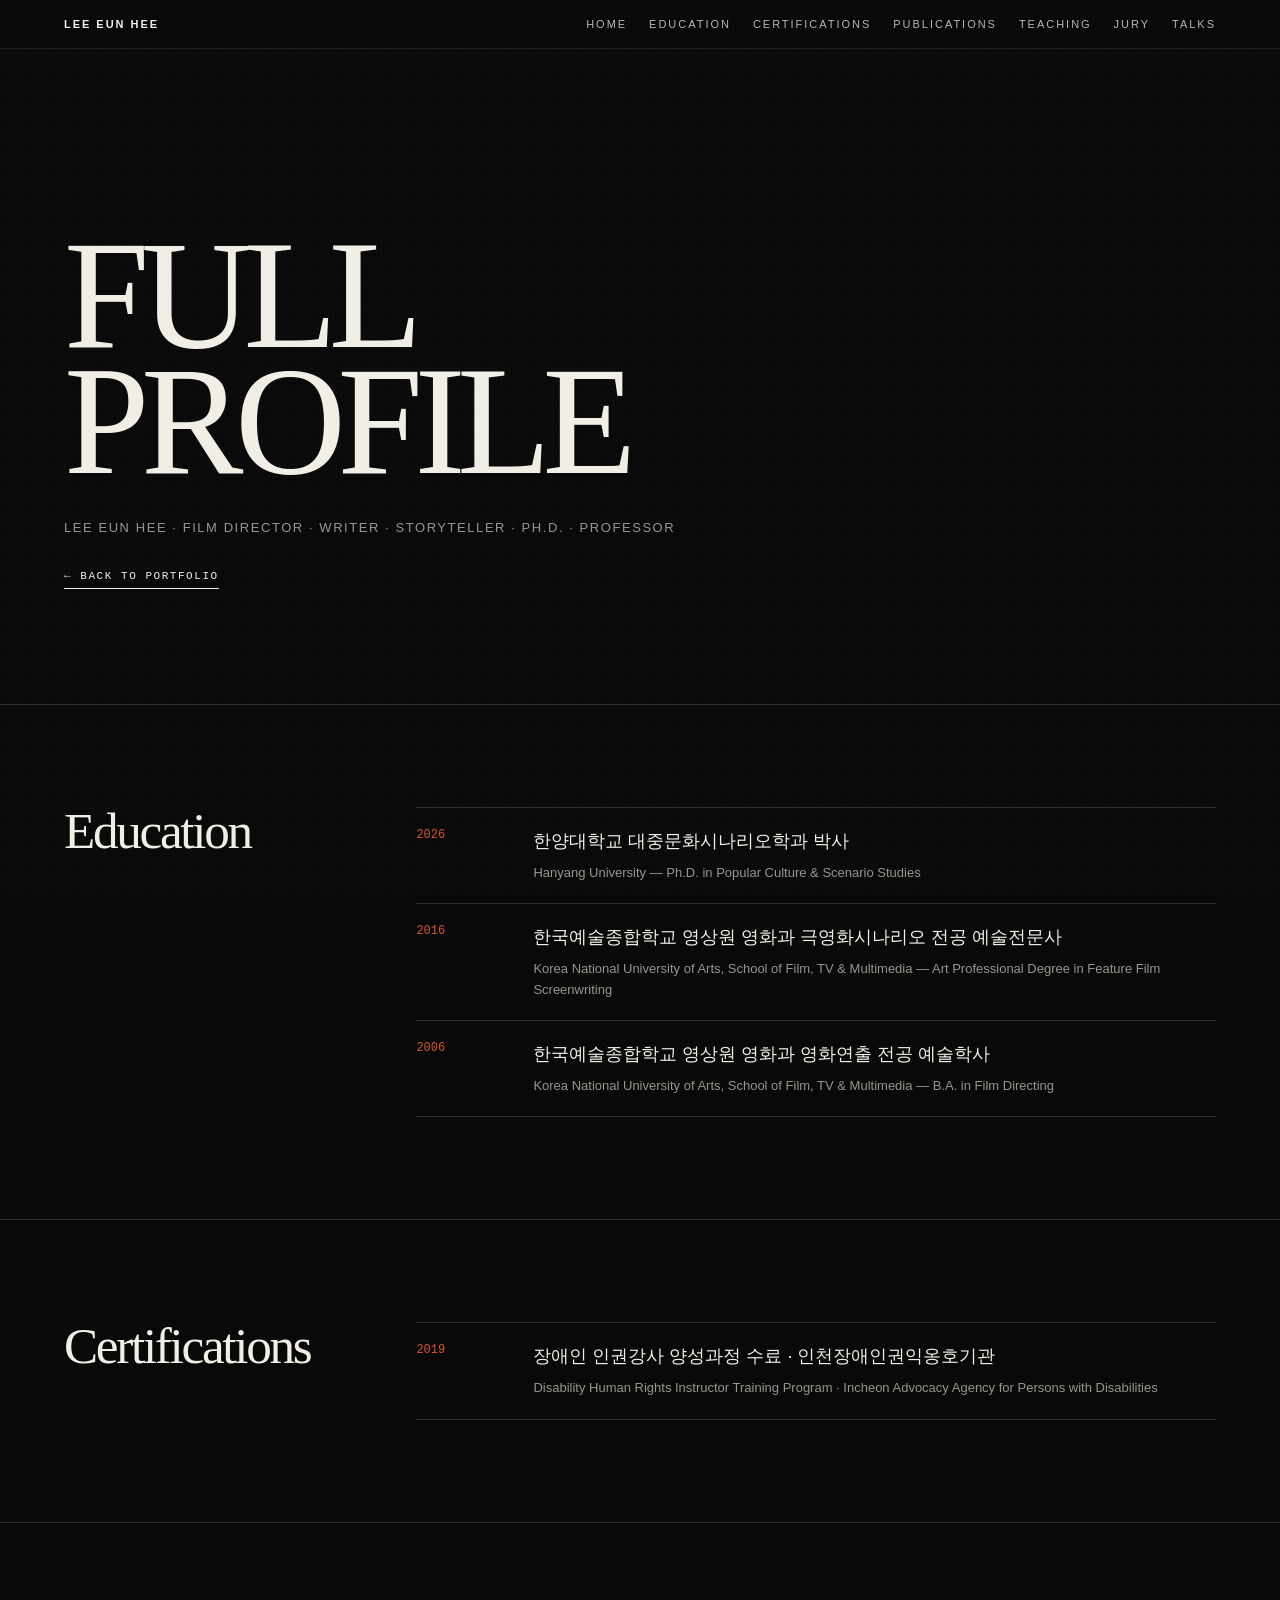
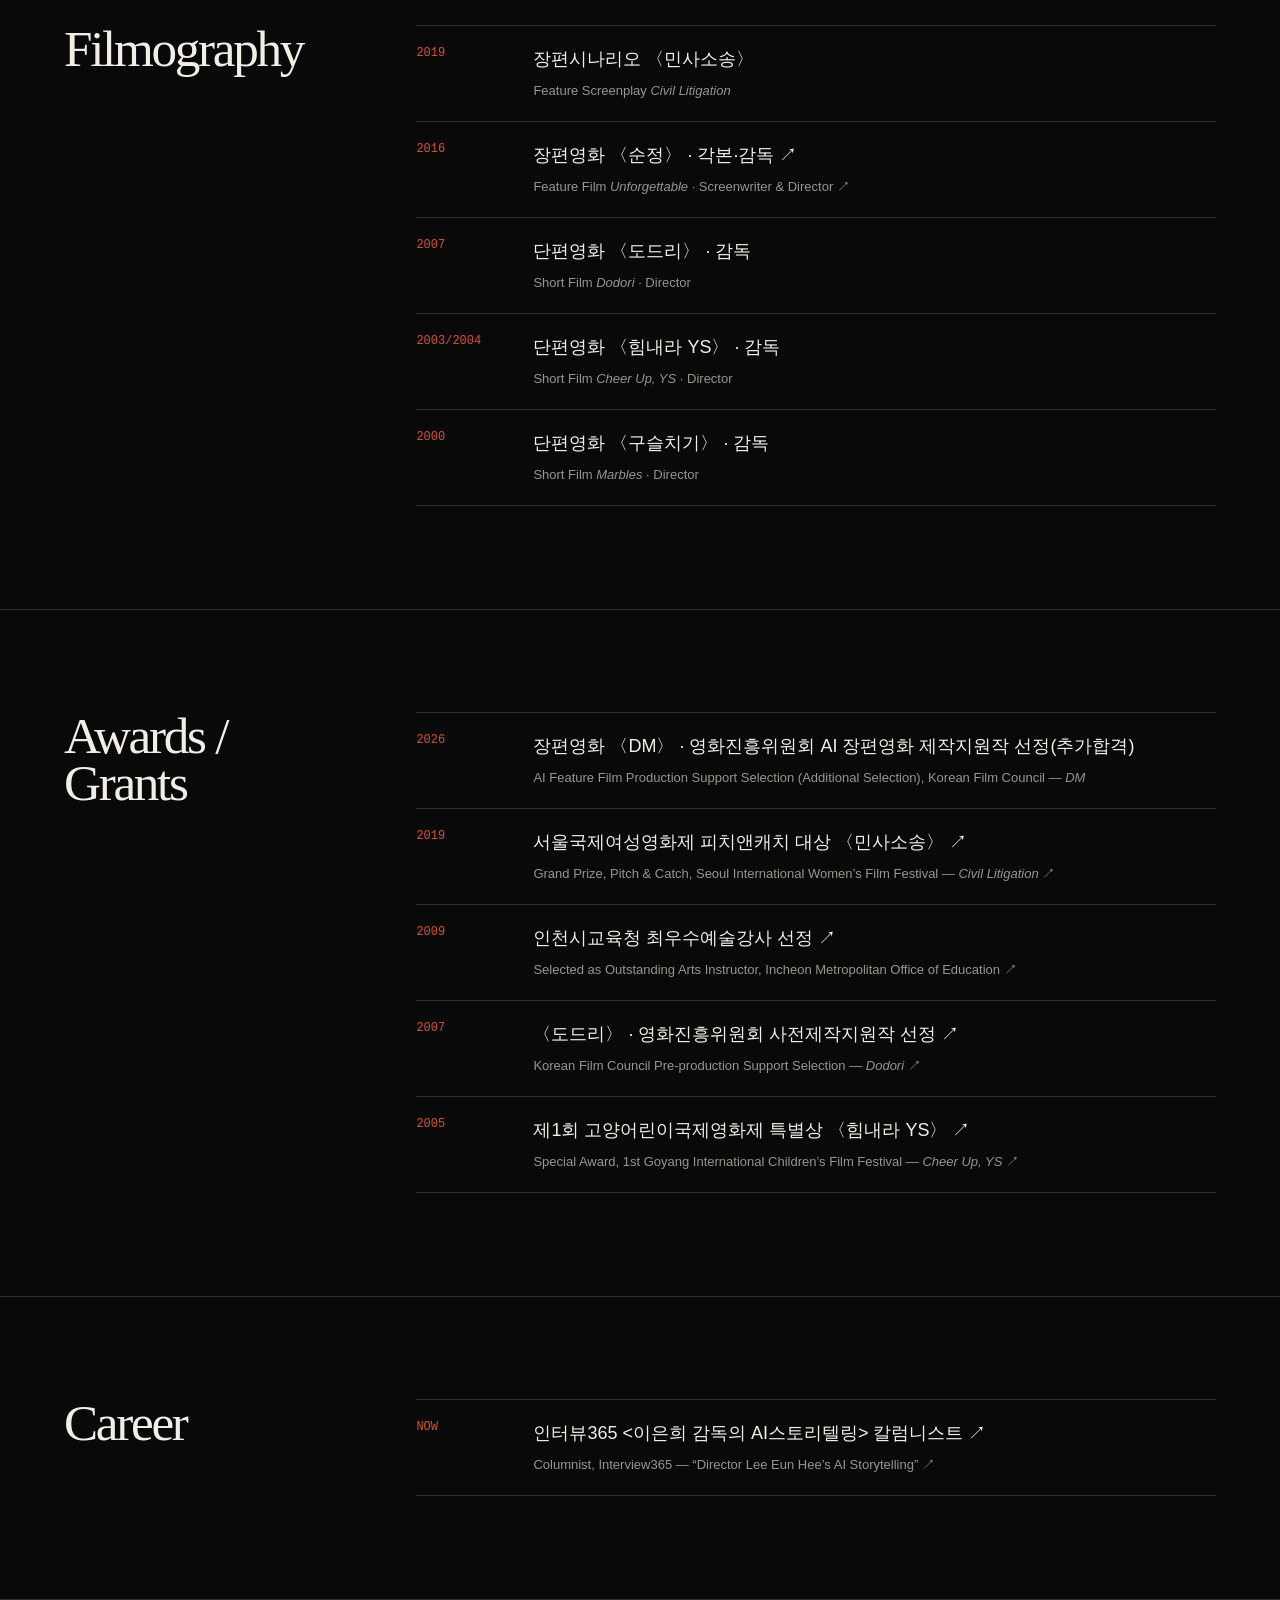
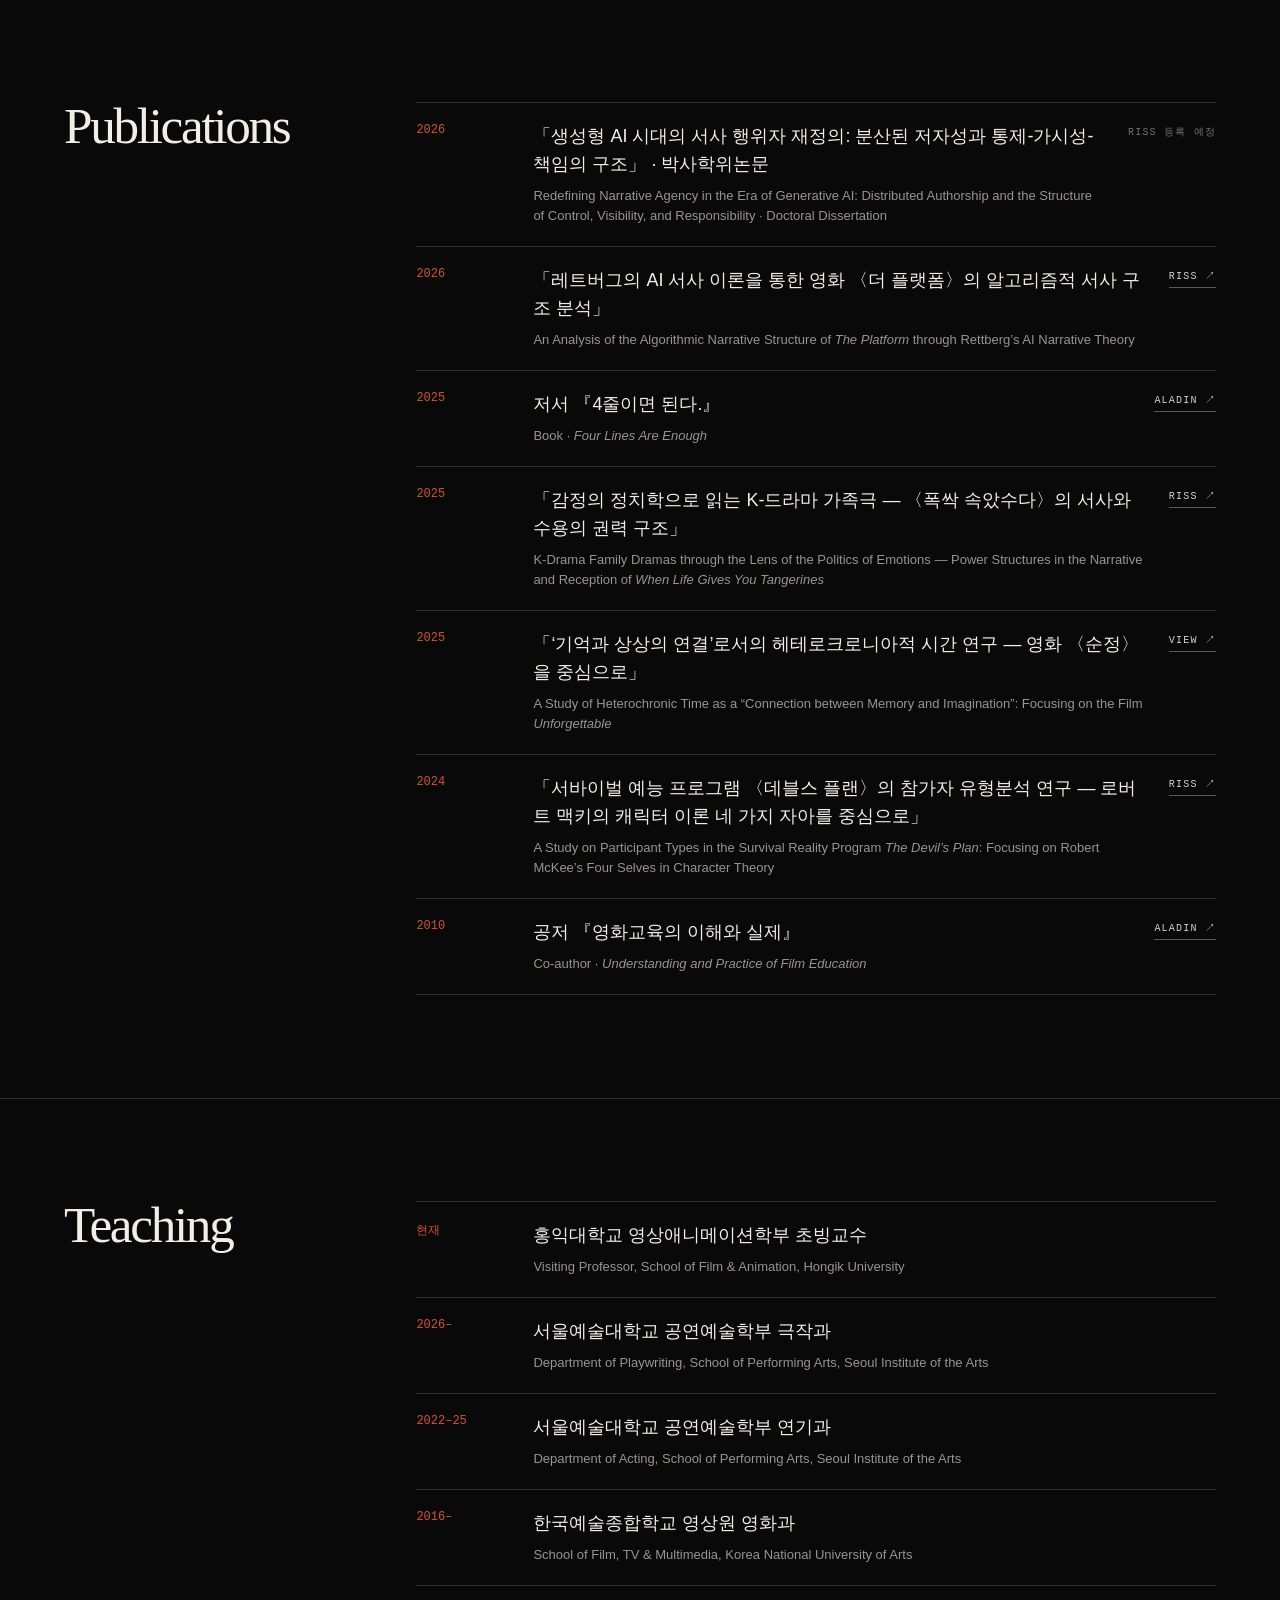
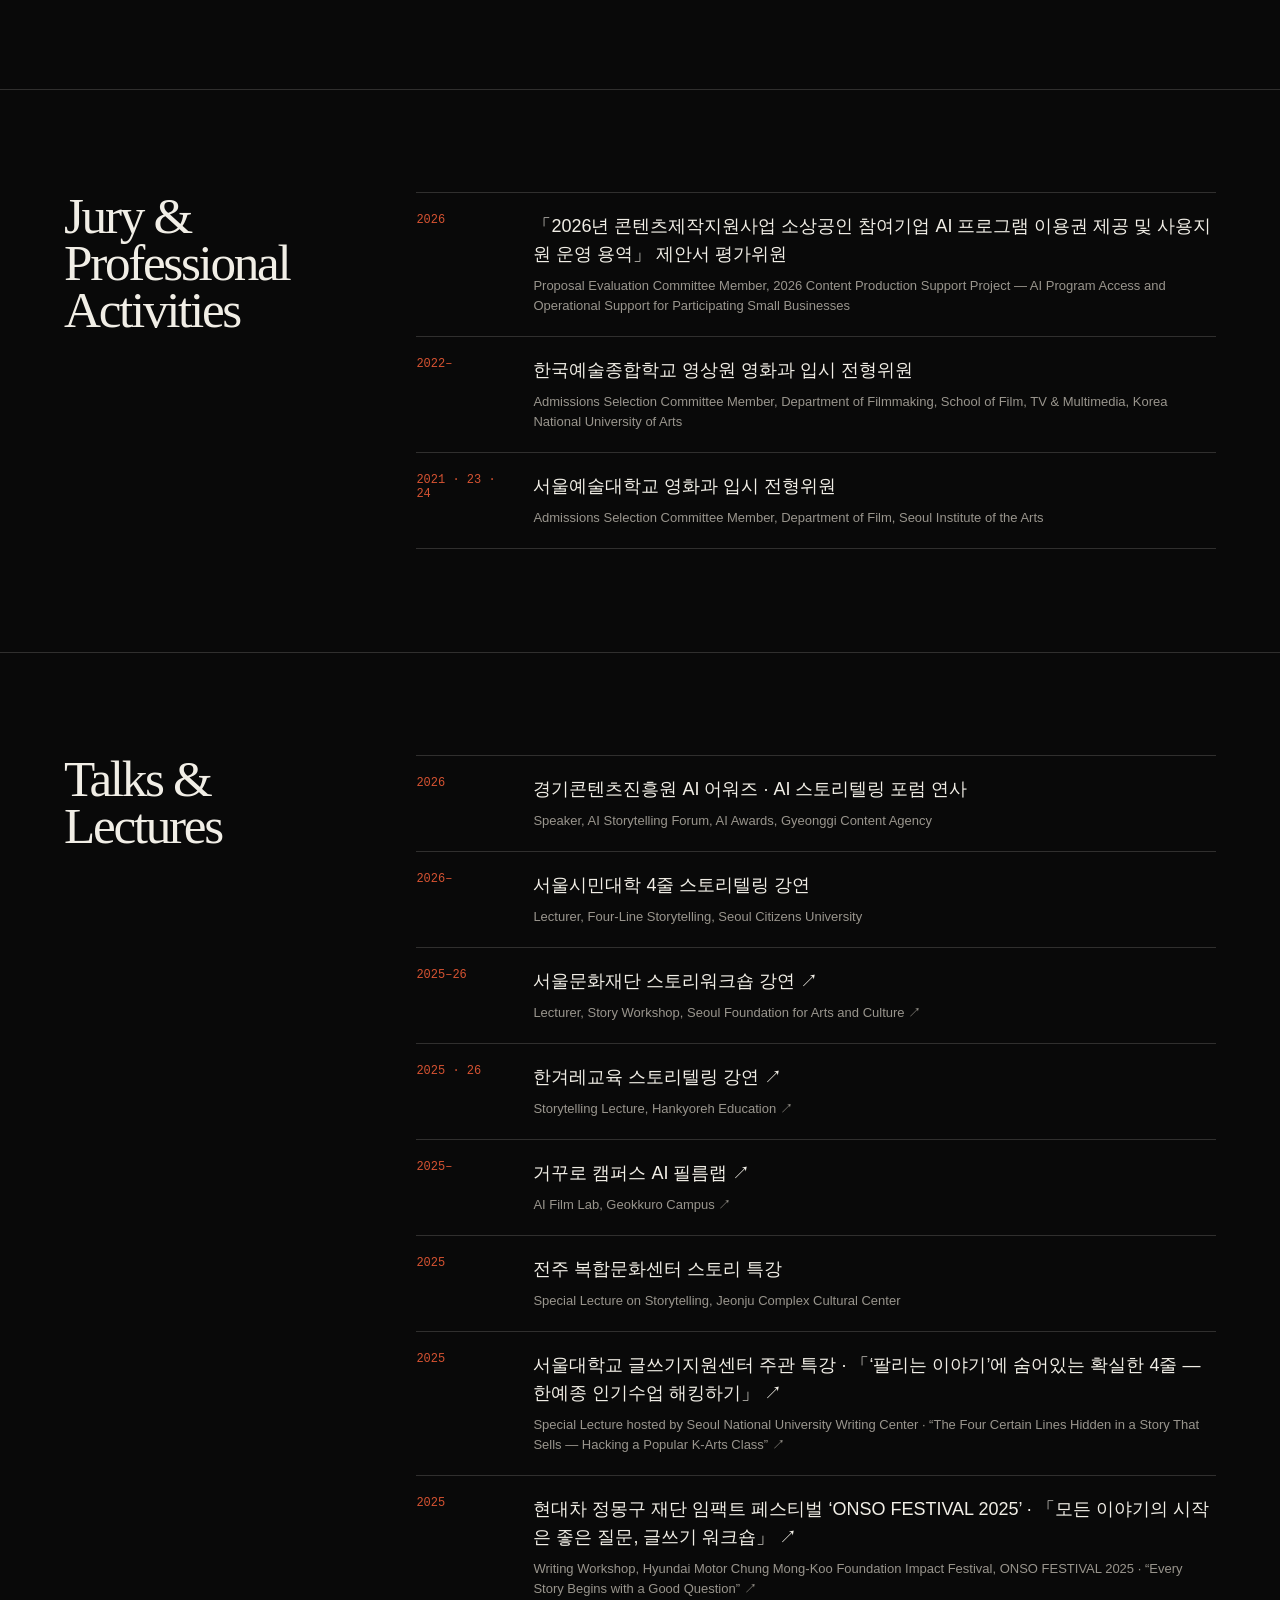
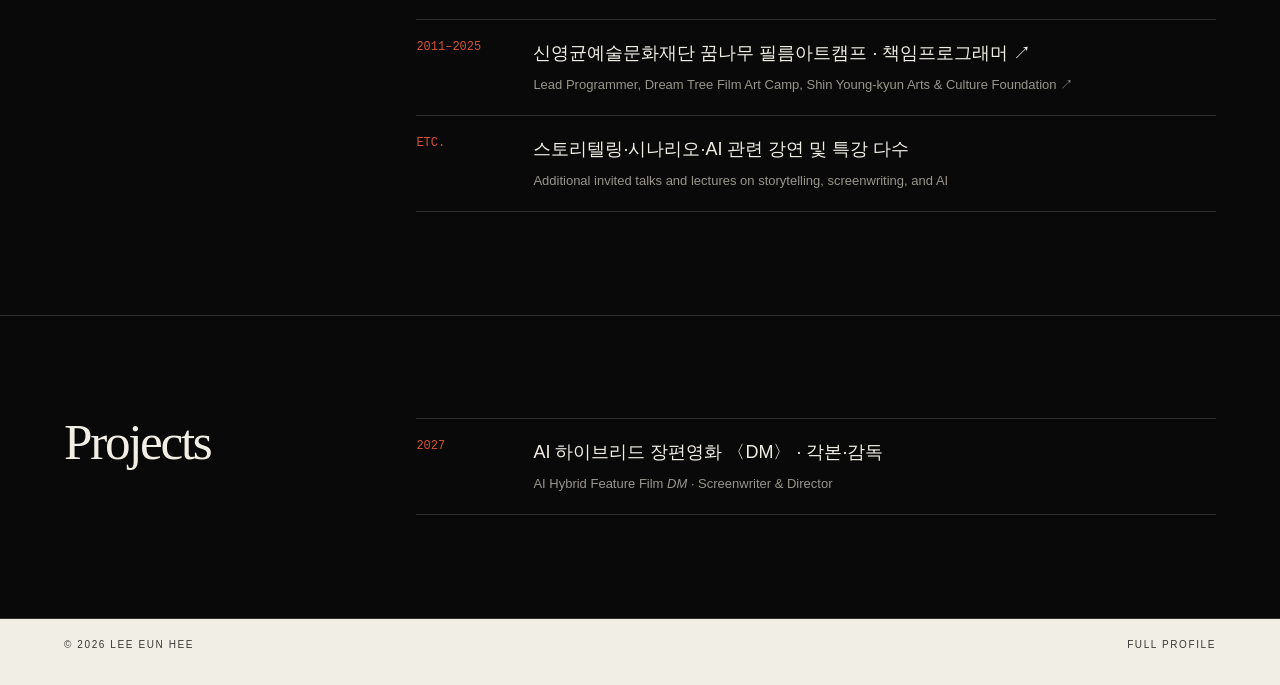
==== commit d4a98f27: "Add issuing institution to certification" ====
--- a/profile.html
+++ b/profile.html
@@ -1 +1 @@
-<!DOCTYPE html><html lang="ko"><head><meta charset="utf-8"/><meta content="width=device-width, initial-scale=1.0" name="viewport"/><meta content="LEE EUN HEE — Full Profile" name="description"/><title>Full Profile — LEE EUN HEE</title><link href="styles.css" rel="stylesheet"/></head><body><header class="topbar"><a class="brand" href="index.html">LEE EUN HEE</a><nav class="nav"><a href="index.html">Home</a><a href="#education">Education</a><a href="#certifications">Certifications</a><a href="#publications">Publications</a><a href="#teaching">Teaching</a><a href="#jury">Jury</a><a href="#talks">Talks</a></nav></header><main class="profile-page"><section class="profile-hero"><h1>FULL<br/>PROFILE</h1><p>LEE EUN HEE · Film Director · Writer · Storyteller · Ph.D. · Professor</p><a class="back-link" href="index.html">← Back to Portfolio</a></section><section class="detail-section" id="education"><div class="detail-grid"><h2 class="detail-title">Education</h2><div class="detail-list"><div class="detail-item"><div class="year">2026</div><div><div class="ko">한양대학교 대중문화시나리오학과 박사</div><div class="en">Hanyang University — Ph.D. in Popular Culture &amp; Scenario Studies</div></div></div><div class="detail-item"><div class="year">2016</div><div><div class="ko">한국예술종합학교 영상원 영화과 극영화시나리오 전공 예술전문사</div><div class="en">Korea National University of Arts, School of Film, TV &amp; Multimedia — Art Professional Degree in Feature Film Screenwriting</div></div></div><div class="detail-item"><div class="year">2006</div><div><div class="ko">한국예술종합학교 영상원 영화과 영화연출 전공 예술학사</div><div class="en">Korea National University of Arts, School of Film, TV &amp; Multimedia — B.A. in Film Directing</div></div></div></div></div></section><section class="detail-section" id="certifications"><div class="detail-grid"><h2 class="detail-title">Certifications</h2><div class="detail-list"><div class="detail-item"><div class="year">2019</div><div><div class="ko">장애인 인권강사 양성과정 수료</div><div class="en">Disability Human Rights Instructor Training Program</div></div></div></div></div></section><section class="detail-section"><div class="detail-grid"><h2 class="detail-title">Filmography</h2><div class="detail-list"><div class="detail-item"><div class="year">2019</div><div><div class="ko">장편시나리오 〈민사소송〉</div><div class="en">Feature Screenplay <em>Civil Litigation</em></div></div></div><div class="detail-item"><div class="year">2016</div><div><div class="ko"><a href="https://search.naver.com/search.naver?where=nexearch&sm=tab_etc&mra=QkRS%5EbkEw%5EVmJEX0NQYw%3D%3D%5ETEdOX0tJVA%3D%3D&pkid=68&os=2695983&qvt=0&query=%EC%98%81%ED%99%94%EC%88%9C%EC%A0%95" target="_blank" rel="noopener noreferrer">장편영화 〈순정〉 · 각본·감독 ↗</a></div><div class="en"><a href="https://search.naver.com/search.naver?where=nexearch&sm=tab_etc&mra=QkRS%5EbkEw%5EVmJEX0NQYw%3D%3D%5ETEdOX0tJVA%3D%3D&pkid=68&os=2695983&qvt=0&query=%EC%98%81%ED%99%94%EC%88%9C%EC%A0%95" target="_blank" rel="noopener noreferrer">Feature Film <em>Unforgettable</em> · Screenwriter &amp; Director ↗</a></div></div></div><div class="detail-item"><div class="year">2007</div><div><div class="ko">단편영화 〈도드리〉 · 감독</div><div class="en">Short Film <em>Dodori</em> · Director</div></div></div><div class="detail-item"><div class="year">2003/2004</div><div><div class="ko">단편영화 〈힘내라 YS〉 · 감독</div><div class="en">Short Film <em>Cheer Up, YS</em> · Director</div></div></div><div class="detail-item"><div class="year">2000</div><div><div class="ko">단편영화 〈구슬치기〉 · 감독</div><div class="en">Short Film <em>Marbles</em> · Director</div></div></div></div></div></section><section class="detail-section"><div class="detail-grid"><h2 class="detail-title">Awards /<br/>Grants</h2><div class="detail-list"><div class="detail-item"><div class="year">2026</div><div><div class="ko">장편영화 〈DM〉 · 영화진흥위원회 AI 장편영화 제작지원작 선정(추가합격)</div><div class="en">AI Feature Film Production Support Selection (Additional Selection), Korean Film Council — <em>DM</em></div></div></div><div class="detail-item"><div class="year">2019</div><div><div class="ko"><a href="https://siwff.or.kr/kor/addon/00000002/award_view.asp?QueryYear=2019&awardYear=2019" target="_blank" rel="noopener noreferrer">서울국제여성영화제 피치앤캐치 대상 〈민사소송〉 ↗</a></div><div class="en"><a href="https://siwff.or.kr/kor/addon/00000002/award_view.asp?QueryYear=2019&awardYear=2019" target="_blank" rel="noopener noreferrer">Grand Prize, Pitch &amp; Catch, Seoul International Women’s Film Festival — <em>Civil Litigation</em> ↗</a></div></div></div><div class="detail-item"><div class="year">2009</div><div><div class="ko"><a href="https://commbooks.com/%EB%8F%84%EC%84%9C/%EC%98%81%ED%99%94%EA%B5%90%EC%9C%A1%EC%9D%98-%EC%9D%B4%ED%95%B4%EC%99%80-%EC%8B%A4%EC%A0%9C/" target="_blank" rel="noopener noreferrer">인천시교육청 최우수예술강사 선정 ↗</a></div><div class="en"><a href="https://commbooks.com/%EB%8F%84%EC%84%9C/%EC%98%81%ED%99%94%EA%B5%90%EC%9C%A1%EC%9D%98-%EC%9D%B4%ED%95%B4%EC%99%80-%EC%8B%A4%EC%A0%9C/" target="_blank" rel="noopener noreferrer">Selected as Outstanding Arts Instructor, Incheon Metropolitan Office of Education ↗</a></div></div></div><div class="detail-item"><div class="year">2007</div><div><div class="ko"><a href="https://commbooks.com/%EB%8F%84%EC%84%9C/%EC%98%81%ED%99%94%EA%B5%90%EC%9C%A1%EC%9D%98-%EC%9D%B4%ED%95%B4%EC%99%80-%EC%8B%A4%EC%A0%9C/" target="_blank" rel="noopener noreferrer">〈도드리〉 · 영화진흥위원회 사전제작지원작 선정 ↗</a></div><div class="en"><a href="https://commbooks.com/%EB%8F%84%EC%84%9C/%EC%98%81%ED%99%94%EA%B5%90%EC%9C%A1%EC%9D%98-%EC%9D%B4%ED%95%B4%EC%99%80-%EC%8B%A4%EC%A0%9C/" target="_blank" rel="noopener noreferrer">Korean Film Council Pre-production Support Selection — <em>Dodori</em> ↗</a></div></div></div><div class="detail-item"><div class="year">2005</div><div><div class="ko"><a href="https://m.entertain.naver.com/home/article/001/0001082225" target="_blank" rel="noopener noreferrer">제1회 고양어린이국제영화제 특별상 〈힘내라 YS〉 ↗</a></div><div class="en"><a href="https://m.entertain.naver.com/home/article/001/0001082225" target="_blank" rel="noopener noreferrer">Special Award, 1st Goyang International Children’s Film Festival — <em>Cheer Up, YS</em> ↗</a></div></div></div></div></div></section><section class="detail-section"><div class="detail-grid"><h2 class="detail-title">Career</h2><div class="detail-list"><div class="detail-item"><div class="year">NOW</div><div><div class="ko"><a href="https://www.interview365.com/news/articleList.html?sc_sub_section_code=S2N99&view_type=sm" target="_blank" rel="noopener noreferrer">인터뷰365 &lt;이은희 감독의 AI스토리텔링&gt; 칼럼니스트 ↗</a></div><div class="en"><a href="https://www.interview365.com/news/articleList.html?sc_sub_section_code=S2N99&view_type=sm" target="_blank" rel="noopener noreferrer">Columnist, Interview365 — “Director Lee Eun Hee’s AI Storytelling” ↗</a></div></div></div></div></div></section><section class="detail-section" id="publications"><div class="detail-grid"><h2 class="detail-title">Publications</h2><div class="detail-list"><div class="detail-item"><div class="year">2026</div><div><div class="pub-row"><div class="pub-copy"><div class="pub-title"><div class="ko">「생성형 AI 시대의 서사 행위자 재정의: 분산된 저자성과 통제-가시성-책임의 구조」 · 박사학위논문</div></div><div class="en">Redefining Narrative Agency in the Era of Generative AI: Distributed Authorship and the Structure of Control, Visibility, and Responsibility · Doctoral Dissertation</div></div><span class="pub-source pending">RISS 등록 예정</span></div></div></div><div class="detail-item"><div class="year">2026</div><div><div class="pub-row"><div class="pub-copy"><a class="pub-title" href="https://www.riss.kr/search/Search.do?isDetailSearch=N&searchGubun=true&viewYn=OP&query=%EB%A0%88%ED%8A%B8%EB%B2%84%EA%B7%B8%EC%9D%98%20AI%20%EC%84%9C%EC%82%AC%20%EC%9D%B4%EB%A1%A0%EC%9D%84%20%ED%86%B5%ED%95%9C%20%EC%98%81%ED%99%94%20%EB%8D%94%20%ED%94%8C%EB%9E%AB%ED%8F%BC%EC%9D%98%20%EC%95%8C%EA%B3%A0%EB%A6%AC%EC%A6%98%EC%A0%81%20%EC%84%9C%EC%82%AC%20%EA%B5%AC%EC%A1%B0%20%EB%B6%84%EC%84%9D" target="_blank" rel="noopener noreferrer"><div class="ko">「레트버그의 AI 서사 이론을 통한 영화 〈더 플랫폼〉의 알고리즘적 서사 구조 분석」</div></a><div class="en">An Analysis of the Algorithmic Narrative Structure of <em>The Platform</em> through Rettberg’s AI Narrative Theory</div></div><a class="pub-source" href="https://www.riss.kr/search/Search.do?isDetailSearch=N&searchGubun=true&viewYn=OP&query=%EB%A0%88%ED%8A%B8%EB%B2%84%EA%B7%B8%EC%9D%98%20AI%20%EC%84%9C%EC%82%AC%20%EC%9D%B4%EB%A1%A0%EC%9D%84%20%ED%86%B5%ED%95%9C%20%EC%98%81%ED%99%94%20%EB%8D%94%20%ED%94%8C%EB%9E%AB%ED%8F%BC%EC%9D%98%20%EC%95%8C%EA%B3%A0%EB%A6%AC%EC%A6%98%EC%A0%81%20%EC%84%9C%EC%82%AC%20%EA%B5%AC%EC%A1%B0%20%EB%B6%84%EC%84%9D" target="_blank" rel="noopener noreferrer" aria-label="RISS에서 논문 보기">RISS ↗</a></div></div></div><div class="detail-item"><div class="year">2025</div><div><div class="pub-row"><div class="pub-copy"><a class="pub-title" href="https://www.aladin.co.kr/shop/wproduct.aspx?ItemId=359897521" target="_blank" rel="noopener noreferrer"><div class="ko">저서 『4줄이면 된다.』</div></a><div class="en">Book · <em>Four Lines Are Enough</em></div></div><a class="pub-source" href="https://www.aladin.co.kr/shop/wproduct.aspx?ItemId=359897521" target="_blank" rel="noopener noreferrer" aria-label="알라딘에서 책 보기">ALADIN ↗</a></div></div></div><div class="detail-item"><div class="year">2025</div><div><div class="pub-row"><div class="pub-copy"><a class="pub-title" href="https://www.riss.kr/link?id=A109856595" target="_blank" rel="noopener noreferrer"><div class="ko">「감정의 정치학으로 읽는 K-드라마 가족극 — 〈폭싹 속았수다〉의 서사와 수용의 권력 구조」</div></a><div class="en">K-Drama Family Dramas through the Lens of the Politics of Emotions — Power Structures in the Narrative and Reception of <em>When Life Gives You Tangerines</em></div></div><a class="pub-source" href="https://www.riss.kr/link?id=A109856595" target="_blank" rel="noopener noreferrer" aria-label="RISS에서 논문 보기">RISS ↗</a></div></div></div><div class="detail-item"><div class="year">2025</div><div><div class="pub-row"><div class="pub-copy"><a class="pub-title" href="https://www.xn--3e0br9supc12qbqio1kpa25v.com/general-5-2" target="_blank" rel="noopener noreferrer"><div class="ko">「‘기억과 상상의 연결’로서의 헤테로크로니아적 시간 연구 — 영화 〈순정〉을 중심으로」</div></a><div class="en">A Study of Heterochronic Time as a “Connection between Memory and Imagination”: Focusing on the Film <em>Unforgettable</em></div></div><a class="pub-source" href="https://www.xn--3e0br9supc12qbqio1kpa25v.com/general-5-2" target="_blank" rel="noopener noreferrer" aria-label="논문 상세 보기">VIEW ↗</a></div></div></div><div class="detail-item"><div class="year">2024</div><div><div class="pub-row"><div class="pub-copy"><a class="pub-title" href="https://www.riss.kr/search/Search.do?isDetailSearch=N&searchGubun=true&viewYn=OP&query=%EC%84%9C%EB%B0%94%EC%9D%B4%EB%B2%8C%20%EC%98%88%EB%8A%A5%20%ED%94%84%EB%A1%9C%EA%B7%B8%EB%9E%A8%20%EB%8D%B0%EB%B8%94%EC%8A%A4%20%ED%94%8C%EB%9E%9C%EC%9D%98%20%EC%B0%B8%EA%B0%80%EC%9E%90%20%EC%9C%A0%ED%98%95%EB%B6%84%EC%84%9D%20%EC%97%B0%EA%B5%AC%20%EB%A1%9C%EB%B2%84%ED%8A%B8%20%EB%A7%A5%ED%82%A4%EC%9D%98%20%EC%BA%90%EB%A6%AD%ED%84%B0%20%EC%9D%B4%EB%A1%A0%20%EB%84%A4%20%EA%B0%80%EC%A7%80%20%EC%9E%90%EC%95%84%EB%A5%BC%20%EC%A4%91%EC%8B%AC%EC%9C%BC%EB%A1%9C" target="_blank" rel="noopener noreferrer"><div class="ko">「서바이벌 예능 프로그램 〈데블스 플랜〉의 참가자 유형분석 연구 — 로버트 맥키의 캐릭터 이론 네 가지 자아를 중심으로」</div></a><div class="en">A Study on Participant Types in the Survival Reality Program <em>The Devil’s Plan</em>: Focusing on Robert McKee’s Four Selves in Character Theory</div></div><a class="pub-source" href="https://www.riss.kr/search/Search.do?isDetailSearch=N&searchGubun=true&viewYn=OP&query=%EC%84%9C%EB%B0%94%EC%9D%B4%EB%B2%8C%20%EC%98%88%EB%8A%A5%20%ED%94%84%EB%A1%9C%EA%B7%B8%EB%9E%A8%20%EB%8D%B0%EB%B8%94%EC%8A%A4%20%ED%94%8C%EB%9E%9C%EC%9D%98%20%EC%B0%B8%EA%B0%80%EC%9E%90%20%EC%9C%A0%ED%98%95%EB%B6%84%EC%84%9D%20%EC%97%B0%EA%B5%AC%20%EB%A1%9C%EB%B2%84%ED%8A%B8%20%EB%A7%A5%ED%82%A4%EC%9D%98%20%EC%BA%90%EB%A6%AD%ED%84%B0%20%EC%9D%B4%EB%A1%A0%20%EB%84%A4%20%EA%B0%80%EC%A7%80%20%EC%9E%90%EC%95%84%EB%A5%BC%20%EC%A4%91%EC%8B%AC%EC%9C%BC%EB%A1%9C" target="_blank" rel="noopener noreferrer" aria-label="RISS에서 논문 보기">RISS ↗</a></div></div></div><div class="detail-item"><div class="year">2010</div><div><div class="pub-row"><div class="pub-copy"><a class="pub-title" href="https://www.aladin.co.kr/shop/wproduct.aspx?ItemId=7226976" target="_blank" rel="noopener noreferrer"><div class="ko">공저 『영화교육의 이해와 실제』</div></a><div class="en">Co-author · <em>Understanding and Practice of Film Education</em></div></div><a class="pub-source" href="https://www.aladin.co.kr/shop/wproduct.aspx?ItemId=7226976" target="_blank" rel="noopener noreferrer">ALADIN ↗</a></div></div></div></div></div></section><section class="detail-section" id="teaching"><div class="detail-grid"><h2 class="detail-title">Teaching</h2><div class="detail-list"><div class="detail-item"><div class="year">현재</div><div><div class="ko">홍익대학교 영상애니메이션학부 초빙교수</div><div class="en">Visiting Professor, School of Film &amp; Animation, Hongik University</div></div></div><div class="detail-item"><div class="year">2026–</div><div><div class="ko">서울예술대학교 공연예술학부 극작과</div><div class="en">Department of Playwriting, School of Performing Arts, Seoul Institute of the Arts</div></div></div><div class="detail-item"><div class="year">2022–25</div><div><div class="ko">서울예술대학교 공연예술학부 연기과</div><div class="en">Department of Acting, School of Performing Arts, Seoul Institute of the Arts</div></div></div><div class="detail-item"><div class="year">2016–</div><div><div class="ko">한국예술종합학교 영상원 영화과</div><div class="en">School of Film, TV &amp; Multimedia, Korea National University of Arts</div></div></div></div></div></section><section class="detail-section" id="jury"><div class="detail-grid"><h2 class="detail-title">Jury &amp;<br/>Professional<br/>Activities</h2><div class="detail-list"><div class="detail-item"><div class="year">2026</div><div><div class="ko">「2026년 콘텐츠제작지원사업 소상공인 참여기업 AI 프로그램 이용권 제공 및 사용지원 운영 용역」 제안서 평가위원</div><div class="en">Proposal Evaluation Committee Member, 2026 Content Production Support Project — AI Program Access and Operational Support for Participating Small Businesses</div></div></div><div class="detail-item"><div class="year">2022–</div><div><div class="ko">한국예술종합학교 영상원 영화과 입시 전형위원</div><div class="en">Admissions Selection Committee Member, Department of Filmmaking, School of Film, TV &amp; Multimedia, Korea National University of Arts</div></div></div><div class="detail-item"><div class="year">2021 · 23 · 24</div><div><div class="ko">서울예술대학교 영화과 입시 전형위원</div><div class="en">Admissions Selection Committee Member, Department of Film, Seoul Institute of the Arts</div></div></div></div></div></section><section class="detail-section" id="talks"><div class="detail-grid"><h2 class="detail-title">Talks &amp;<br/>Lectures</h2><div class="detail-list"><div class="detail-item"><div class="year">2026</div><div><div class="ko">경기콘텐츠진흥원 AI 어워즈 · AI 스토리텔링 포럼 연사</div><div class="en">Speaker, AI Storytelling Forum, AI Awards, Gyeonggi Content Agency</div></div></div><div class="detail-item"><div class="year">2026–</div><div><div class="ko">서울시민대학 4줄 스토리텔링 강연</div><div class="en">Lecturer, Four-Line Storytelling, Seoul Citizens University</div></div></div><div class="detail-item"><div class="year">2025–26</div><div><div class="ko"><a href="https://sfac.or.kr/site/sasc/ex/bbs/View.do?bcIdx=138455&cbIdx=1049" target="_blank" rel="noopener noreferrer">서울문화재단 스토리워크숍 강연 ↗</a></div><div class="en"><a href="https://sfac.or.kr/site/sasc/ex/bbs/View.do?bcIdx=138455&cbIdx=1049" target="_blank" rel="noopener noreferrer">Lecturer, Story Workshop, Seoul Foundation for Arts and Culture ↗</a></div></div></div><div class="detail-item"><div class="year">2025 · 26</div><div><div class="ko"><a href="https://hrd.hanter21.co.kr/jsp/global/lecturer_intro_mon.jsp?s_center=SCHOOLHANI" target="_blank" rel="noopener noreferrer">한겨레교육 스토리텔링 강연 ↗</a></div><div class="en"><a href="https://hrd.hanter21.co.kr/jsp/global/lecturer_intro_mon.jsp?s_center=SCHOOLHANI" target="_blank" rel="noopener noreferrer">Storytelling Lecture, Hankyoreh Education ↗</a></div></div></div><div class="detail-item"><div class="year">2025–</div><div><div class="ko"><a href="https://xn--v69a75dvtk24kj6oj1g.kr/coach" target="_blank" rel="noopener noreferrer">거꾸로 캠퍼스 AI 필름랩 ↗</a></div><div class="en"><a href="https://xn--v69a75dvtk24kj6oj1g.kr/coach" target="_blank" rel="noopener noreferrer">AI Film Lab, Geokkuro Campus ↗</a></div></div></div><div class="detail-item"><div class="year">2025</div><div><div class="ko">전주 복합문화센터 스토리 특강</div><div class="en">Special Lecture on Storytelling, Jeonju Complex Cultural Center</div></div></div><div class="detail-item"><div class="year">2025</div><div><div class="ko"><a href="https://www.snu.ac.kr/snunow/events?bbsidx=157383&md=v" target="_blank" rel="noopener noreferrer">서울대학교 글쓰기지원센터 주관 특강 · 「‘팔리는 이야기’에 숨어있는 확실한 4줄 — 한예종 인기수업 해킹하기」 ↗</a></div><div class="en"><a href="https://www.snu.ac.kr/snunow/events?bbsidx=157383&md=v" target="_blank" rel="noopener noreferrer">Special Lecture hosted by Seoul National University Writing Center · “The Four Certain Lines Hidden in a Story That Sells — Hacking a Popular K-Arts Class” ↗</a></div></div></div><div class="detail-item"><div class="year">2025</div><div><div class="ko"><a href="https://hyundai-cmkmagazine.org/cmktimeline_48/" target="_blank" rel="noopener noreferrer">현대차 정몽구 재단 임팩트 페스티벌 ‘ONSO FESTIVAL 2025’ · 「모든 이야기의 시작은 좋은 질문, 글쓰기 워크숍」 ↗</a></div><div class="en"><a href="https://hyundai-cmkmagazine.org/cmktimeline_48/" target="_blank" rel="noopener noreferrer">Writing Workshop, Hyundai Motor Chung Mong-Koo Foundation Impact Festival, ONSO FESTIVAL 2025 · “Every Story Begins with a Good Question” ↗</a></div></div></div><div class="detail-item"><div class="year">2011–2025</div><div><div class="ko"><a href="http://www.shinyoungkyun.com/client/photo/viw_photo.asp?bIdx=09" target="_blank" rel="noopener noreferrer">신영균예술문화재단 꿈나무 필름아트캠프 · 책임프로그래머 ↗</a></div><div class="en"><a href="http://www.shinyoungkyun.com/client/photo/viw_photo.asp?bIdx=09" target="_blank" rel="noopener noreferrer">Lead Programmer, Dream Tree Film Art Camp, Shin Young-kyun Arts &amp; Culture Foundation ↗</a></div></div></div><div class="detail-item"><div class="year">ETC.</div><div><div class="ko">스토리텔링·시나리오·AI 관련 강연 및 특강 다수</div><div class="en">Additional invited talks and lectures on storytelling, screenwriting, and AI</div></div></div></div></div></section><section class="detail-section"><div class="detail-grid"><h2 class="detail-title">Projects</h2><div class="detail-list"><div class="detail-item"><div class="year">2027</div><div><div class="ko">AI 하이브리드 장편영화 〈DM〉 · 각본·감독</div><div class="en">AI Hybrid Feature Film <em>DM</em> · Screenwriter &amp; Director</div></div></div></div></div></section></main><footer><span>© 2026 LEE EUN HEE</span><span>Full Profile</span></footer></body></html>+<!DOCTYPE html><html lang="ko"><head><meta charset="utf-8"/><meta content="width=device-width, initial-scale=1.0" name="viewport"/><meta content="LEE EUN HEE — Full Profile" name="description"/><title>Full Profile — LEE EUN HEE</title><link href="styles.css" rel="stylesheet"/></head><body><header class="topbar"><a class="brand" href="index.html">LEE EUN HEE</a><nav class="nav"><a href="index.html">Home</a><a href="#education">Education</a><a href="#certifications">Certifications</a><a href="#publications">Publications</a><a href="#teaching">Teaching</a><a href="#jury">Jury</a><a href="#talks">Talks</a></nav></header><main class="profile-page"><section class="profile-hero"><h1>FULL<br/>PROFILE</h1><p>LEE EUN HEE · Film Director · Writer · Storyteller · Ph.D. · Professor</p><a class="back-link" href="index.html">← Back to Portfolio</a></section><section class="detail-section" id="education"><div class="detail-grid"><h2 class="detail-title">Education</h2><div class="detail-list"><div class="detail-item"><div class="year">2026</div><div><div class="ko">한양대학교 대중문화시나리오학과 박사</div><div class="en">Hanyang University — Ph.D. in Popular Culture &amp; Scenario Studies</div></div></div><div class="detail-item"><div class="year">2016</div><div><div class="ko">한국예술종합학교 영상원 영화과 극영화시나리오 전공 예술전문사</div><div class="en">Korea National University of Arts, School of Film, TV &amp; Multimedia — Art Professional Degree in Feature Film Screenwriting</div></div></div><div class="detail-item"><div class="year">2006</div><div><div class="ko">한국예술종합학교 영상원 영화과 영화연출 전공 예술학사</div><div class="en">Korea National University of Arts, School of Film, TV &amp; Multimedia — B.A. in Film Directing</div></div></div></div></div></section><section class="detail-section" id="certifications"><div class="detail-grid"><h2 class="detail-title">Certifications</h2><div class="detail-list"><div class="detail-item"><div class="year">2019</div><div><div class="ko">장애인 인권강사 양성과정 수료 · 인천장애인권익옹호기관</div><div class="en">Disability Human Rights Instructor Training Program · Incheon Advocacy Agency for Persons with Disabilities</div></div></div></div></div></section><section class="detail-section"><div class="detail-grid"><h2 class="detail-title">Filmography</h2><div class="detail-list"><div class="detail-item"><div class="year">2019</div><div><div class="ko">장편시나리오 〈민사소송〉</div><div class="en">Feature Screenplay <em>Civil Litigation</em></div></div></div><div class="detail-item"><div class="year">2016</div><div><div class="ko"><a href="https://search.naver.com/search.naver?where=nexearch&sm=tab_etc&mra=QkRS%5EbkEw%5EVmJEX0NQYw%3D%3D%5ETEdOX0tJVA%3D%3D&pkid=68&os=2695983&qvt=0&query=%EC%98%81%ED%99%94%EC%88%9C%EC%A0%95" target="_blank" rel="noopener noreferrer">장편영화 〈순정〉 · 각본·감독 ↗</a></div><div class="en"><a href="https://search.naver.com/search.naver?where=nexearch&sm=tab_etc&mra=QkRS%5EbkEw%5EVmJEX0NQYw%3D%3D%5ETEdOX0tJVA%3D%3D&pkid=68&os=2695983&qvt=0&query=%EC%98%81%ED%99%94%EC%88%9C%EC%A0%95" target="_blank" rel="noopener noreferrer">Feature Film <em>Unforgettable</em> · Screenwriter &amp; Director ↗</a></div></div></div><div class="detail-item"><div class="year">2007</div><div><div class="ko">단편영화 〈도드리〉 · 감독</div><div class="en">Short Film <em>Dodori</em> · Director</div></div></div><div class="detail-item"><div class="year">2003/2004</div><div><div class="ko">단편영화 〈힘내라 YS〉 · 감독</div><div class="en">Short Film <em>Cheer Up, YS</em> · Director</div></div></div><div class="detail-item"><div class="year">2000</div><div><div class="ko">단편영화 〈구슬치기〉 · 감독</div><div class="en">Short Film <em>Marbles</em> · Director</div></div></div></div></div></section><section class="detail-section"><div class="detail-grid"><h2 class="detail-title">Awards /<br/>Grants</h2><div class="detail-list"><div class="detail-item"><div class="year">2026</div><div><div class="ko">장편영화 〈DM〉 · 영화진흥위원회 AI 장편영화 제작지원작 선정(추가합격)</div><div class="en">AI Feature Film Production Support Selection (Additional Selection), Korean Film Council — <em>DM</em></div></div></div><div class="detail-item"><div class="year">2019</div><div><div class="ko"><a href="https://siwff.or.kr/kor/addon/00000002/award_view.asp?QueryYear=2019&awardYear=2019" target="_blank" rel="noopener noreferrer">서울국제여성영화제 피치앤캐치 대상 〈민사소송〉 ↗</a></div><div class="en"><a href="https://siwff.or.kr/kor/addon/00000002/award_view.asp?QueryYear=2019&awardYear=2019" target="_blank" rel="noopener noreferrer">Grand Prize, Pitch &amp; Catch, Seoul International Women’s Film Festival — <em>Civil Litigation</em> ↗</a></div></div></div><div class="detail-item"><div class="year">2009</div><div><div class="ko"><a href="https://commbooks.com/%EB%8F%84%EC%84%9C/%EC%98%81%ED%99%94%EA%B5%90%EC%9C%A1%EC%9D%98-%EC%9D%B4%ED%95%B4%EC%99%80-%EC%8B%A4%EC%A0%9C/" target="_blank" rel="noopener noreferrer">인천시교육청 최우수예술강사 선정 ↗</a></div><div class="en"><a href="https://commbooks.com/%EB%8F%84%EC%84%9C/%EC%98%81%ED%99%94%EA%B5%90%EC%9C%A1%EC%9D%98-%EC%9D%B4%ED%95%B4%EC%99%80-%EC%8B%A4%EC%A0%9C/" target="_blank" rel="noopener noreferrer">Selected as Outstanding Arts Instructor, Incheon Metropolitan Office of Education ↗</a></div></div></div><div class="detail-item"><div class="year">2007</div><div><div class="ko"><a href="https://commbooks.com/%EB%8F%84%EC%84%9C/%EC%98%81%ED%99%94%EA%B5%90%EC%9C%A1%EC%9D%98-%EC%9D%B4%ED%95%B4%EC%99%80-%EC%8B%A4%EC%A0%9C/" target="_blank" rel="noopener noreferrer">〈도드리〉 · 영화진흥위원회 사전제작지원작 선정 ↗</a></div><div class="en"><a href="https://commbooks.com/%EB%8F%84%EC%84%9C/%EC%98%81%ED%99%94%EA%B5%90%EC%9C%A1%EC%9D%98-%EC%9D%B4%ED%95%B4%EC%99%80-%EC%8B%A4%EC%A0%9C/" target="_blank" rel="noopener noreferrer">Korean Film Council Pre-production Support Selection — <em>Dodori</em> ↗</a></div></div></div><div class="detail-item"><div class="year">2005</div><div><div class="ko"><a href="https://m.entertain.naver.com/home/article/001/0001082225" target="_blank" rel="noopener noreferrer">제1회 고양어린이국제영화제 특별상 〈힘내라 YS〉 ↗</a></div><div class="en"><a href="https://m.entertain.naver.com/home/article/001/0001082225" target="_blank" rel="noopener noreferrer">Special Award, 1st Goyang International Children’s Film Festival — <em>Cheer Up, YS</em> ↗</a></div></div></div></div></div></section><section class="detail-section"><div class="detail-grid"><h2 class="detail-title">Career</h2><div class="detail-list"><div class="detail-item"><div class="year">NOW</div><div><div class="ko"><a href="https://www.interview365.com/news/articleList.html?sc_sub_section_code=S2N99&view_type=sm" target="_blank" rel="noopener noreferrer">인터뷰365 &lt;이은희 감독의 AI스토리텔링&gt; 칼럼니스트 ↗</a></div><div class="en"><a href="https://www.interview365.com/news/articleList.html?sc_sub_section_code=S2N99&view_type=sm" target="_blank" rel="noopener noreferrer">Columnist, Interview365 — “Director Lee Eun Hee’s AI Storytelling” ↗</a></div></div></div></div></div></section><section class="detail-section" id="publications"><div class="detail-grid"><h2 class="detail-title">Publications</h2><div class="detail-list"><div class="detail-item"><div class="year">2026</div><div><div class="pub-row"><div class="pub-copy"><div class="pub-title"><div class="ko">「생성형 AI 시대의 서사 행위자 재정의: 분산된 저자성과 통제-가시성-책임의 구조」 · 박사학위논문</div></div><div class="en">Redefining Narrative Agency in the Era of Generative AI: Distributed Authorship and the Structure of Control, Visibility, and Responsibility · Doctoral Dissertation</div></div><span class="pub-source pending">RISS 등록 예정</span></div></div></div><div class="detail-item"><div class="year">2026</div><div><div class="pub-row"><div class="pub-copy"><a class="pub-title" href="https://www.riss.kr/search/Search.do?isDetailSearch=N&searchGubun=true&viewYn=OP&query=%EB%A0%88%ED%8A%B8%EB%B2%84%EA%B7%B8%EC%9D%98%20AI%20%EC%84%9C%EC%82%AC%20%EC%9D%B4%EB%A1%A0%EC%9D%84%20%ED%86%B5%ED%95%9C%20%EC%98%81%ED%99%94%20%EB%8D%94%20%ED%94%8C%EB%9E%AB%ED%8F%BC%EC%9D%98%20%EC%95%8C%EA%B3%A0%EB%A6%AC%EC%A6%98%EC%A0%81%20%EC%84%9C%EC%82%AC%20%EA%B5%AC%EC%A1%B0%20%EB%B6%84%EC%84%9D" target="_blank" rel="noopener noreferrer"><div class="ko">「레트버그의 AI 서사 이론을 통한 영화 〈더 플랫폼〉의 알고리즘적 서사 구조 분석」</div></a><div class="en">An Analysis of the Algorithmic Narrative Structure of <em>The Platform</em> through Rettberg’s AI Narrative Theory</div></div><a class="pub-source" href="https://www.riss.kr/search/Search.do?isDetailSearch=N&searchGubun=true&viewYn=OP&query=%EB%A0%88%ED%8A%B8%EB%B2%84%EA%B7%B8%EC%9D%98%20AI%20%EC%84%9C%EC%82%AC%20%EC%9D%B4%EB%A1%A0%EC%9D%84%20%ED%86%B5%ED%95%9C%20%EC%98%81%ED%99%94%20%EB%8D%94%20%ED%94%8C%EB%9E%AB%ED%8F%BC%EC%9D%98%20%EC%95%8C%EA%B3%A0%EB%A6%AC%EC%A6%98%EC%A0%81%20%EC%84%9C%EC%82%AC%20%EA%B5%AC%EC%A1%B0%20%EB%B6%84%EC%84%9D" target="_blank" rel="noopener noreferrer" aria-label="RISS에서 논문 보기">RISS ↗</a></div></div></div><div class="detail-item"><div class="year">2025</div><div><div class="pub-row"><div class="pub-copy"><a class="pub-title" href="https://www.aladin.co.kr/shop/wproduct.aspx?ItemId=359897521" target="_blank" rel="noopener noreferrer"><div class="ko">저서 『4줄이면 된다.』</div></a><div class="en">Book · <em>Four Lines Are Enough</em></div></div><a class="pub-source" href="https://www.aladin.co.kr/shop/wproduct.aspx?ItemId=359897521" target="_blank" rel="noopener noreferrer" aria-label="알라딘에서 책 보기">ALADIN ↗</a></div></div></div><div class="detail-item"><div class="year">2025</div><div><div class="pub-row"><div class="pub-copy"><a class="pub-title" href="https://www.riss.kr/link?id=A109856595" target="_blank" rel="noopener noreferrer"><div class="ko">「감정의 정치학으로 읽는 K-드라마 가족극 — 〈폭싹 속았수다〉의 서사와 수용의 권력 구조」</div></a><div class="en">K-Drama Family Dramas through the Lens of the Politics of Emotions — Power Structures in the Narrative and Reception of <em>When Life Gives You Tangerines</em></div></div><a class="pub-source" href="https://www.riss.kr/link?id=A109856595" target="_blank" rel="noopener noreferrer" aria-label="RISS에서 논문 보기">RISS ↗</a></div></div></div><div class="detail-item"><div class="year">2025</div><div><div class="pub-row"><div class="pub-copy"><a class="pub-title" href="https://www.xn--3e0br9supc12qbqio1kpa25v.com/general-5-2" target="_blank" rel="noopener noreferrer"><div class="ko">「‘기억과 상상의 연결’로서의 헤테로크로니아적 시간 연구 — 영화 〈순정〉을 중심으로」</div></a><div class="en">A Study of Heterochronic Time as a “Connection between Memory and Imagination”: Focusing on the Film <em>Unforgettable</em></div></div><a class="pub-source" href="https://www.xn--3e0br9supc12qbqio1kpa25v.com/general-5-2" target="_blank" rel="noopener noreferrer" aria-label="논문 상세 보기">VIEW ↗</a></div></div></div><div class="detail-item"><div class="year">2024</div><div><div class="pub-row"><div class="pub-copy"><a class="pub-title" href="https://www.riss.kr/search/Search.do?isDetailSearch=N&searchGubun=true&viewYn=OP&query=%EC%84%9C%EB%B0%94%EC%9D%B4%EB%B2%8C%20%EC%98%88%EB%8A%A5%20%ED%94%84%EB%A1%9C%EA%B7%B8%EB%9E%A8%20%EB%8D%B0%EB%B8%94%EC%8A%A4%20%ED%94%8C%EB%9E%9C%EC%9D%98%20%EC%B0%B8%EA%B0%80%EC%9E%90%20%EC%9C%A0%ED%98%95%EB%B6%84%EC%84%9D%20%EC%97%B0%EA%B5%AC%20%EB%A1%9C%EB%B2%84%ED%8A%B8%20%EB%A7%A5%ED%82%A4%EC%9D%98%20%EC%BA%90%EB%A6%AD%ED%84%B0%20%EC%9D%B4%EB%A1%A0%20%EB%84%A4%20%EA%B0%80%EC%A7%80%20%EC%9E%90%EC%95%84%EB%A5%BC%20%EC%A4%91%EC%8B%AC%EC%9C%BC%EB%A1%9C" target="_blank" rel="noopener noreferrer"><div class="ko">「서바이벌 예능 프로그램 〈데블스 플랜〉의 참가자 유형분석 연구 — 로버트 맥키의 캐릭터 이론 네 가지 자아를 중심으로」</div></a><div class="en">A Study on Participant Types in the Survival Reality Program <em>The Devil’s Plan</em>: Focusing on Robert McKee’s Four Selves in Character Theory</div></div><a class="pub-source" href="https://www.riss.kr/search/Search.do?isDetailSearch=N&searchGubun=true&viewYn=OP&query=%EC%84%9C%EB%B0%94%EC%9D%B4%EB%B2%8C%20%EC%98%88%EB%8A%A5%20%ED%94%84%EB%A1%9C%EA%B7%B8%EB%9E%A8%20%EB%8D%B0%EB%B8%94%EC%8A%A4%20%ED%94%8C%EB%9E%9C%EC%9D%98%20%EC%B0%B8%EA%B0%80%EC%9E%90%20%EC%9C%A0%ED%98%95%EB%B6%84%EC%84%9D%20%EC%97%B0%EA%B5%AC%20%EB%A1%9C%EB%B2%84%ED%8A%B8%20%EB%A7%A5%ED%82%A4%EC%9D%98%20%EC%BA%90%EB%A6%AD%ED%84%B0%20%EC%9D%B4%EB%A1%A0%20%EB%84%A4%20%EA%B0%80%EC%A7%80%20%EC%9E%90%EC%95%84%EB%A5%BC%20%EC%A4%91%EC%8B%AC%EC%9C%BC%EB%A1%9C" target="_blank" rel="noopener noreferrer" aria-label="RISS에서 논문 보기">RISS ↗</a></div></div></div><div class="detail-item"><div class="year">2010</div><div><div class="pub-row"><div class="pub-copy"><a class="pub-title" href="https://www.aladin.co.kr/shop/wproduct.aspx?ItemId=7226976" target="_blank" rel="noopener noreferrer"><div class="ko">공저 『영화교육의 이해와 실제』</div></a><div class="en">Co-author · <em>Understanding and Practice of Film Education</em></div></div><a class="pub-source" href="https://www.aladin.co.kr/shop/wproduct.aspx?ItemId=7226976" target="_blank" rel="noopener noreferrer">ALADIN ↗</a></div></div></div></div></div></section><section class="detail-section" id="teaching"><div class="detail-grid"><h2 class="detail-title">Teaching</h2><div class="detail-list"><div class="detail-item"><div class="year">현재</div><div><div class="ko">홍익대학교 영상애니메이션학부 초빙교수</div><div class="en">Visiting Professor, School of Film &amp; Animation, Hongik University</div></div></div><div class="detail-item"><div class="year">2026–</div><div><div class="ko">서울예술대학교 공연예술학부 극작과</div><div class="en">Department of Playwriting, School of Performing Arts, Seoul Institute of the Arts</div></div></div><div class="detail-item"><div class="year">2022–25</div><div><div class="ko">서울예술대학교 공연예술학부 연기과</div><div class="en">Department of Acting, School of Performing Arts, Seoul Institute of the Arts</div></div></div><div class="detail-item"><div class="year">2016–</div><div><div class="ko">한국예술종합학교 영상원 영화과</div><div class="en">School of Film, TV &amp; Multimedia, Korea National University of Arts</div></div></div></div></div></section><section class="detail-section" id="jury"><div class="detail-grid"><h2 class="detail-title">Jury &amp;<br/>Professional<br/>Activities</h2><div class="detail-list"><div class="detail-item"><div class="year">2026</div><div><div class="ko">「2026년 콘텐츠제작지원사업 소상공인 참여기업 AI 프로그램 이용권 제공 및 사용지원 운영 용역」 제안서 평가위원</div><div class="en">Proposal Evaluation Committee Member, 2026 Content Production Support Project — AI Program Access and Operational Support for Participating Small Businesses</div></div></div><div class="detail-item"><div class="year">2022–</div><div><div class="ko">한국예술종합학교 영상원 영화과 입시 전형위원</div><div class="en">Admissions Selection Committee Member, Department of Filmmaking, School of Film, TV &amp; Multimedia, Korea National University of Arts</div></div></div><div class="detail-item"><div class="year">2021 · 23 · 24</div><div><div class="ko">서울예술대학교 영화과 입시 전형위원</div><div class="en">Admissions Selection Committee Member, Department of Film, Seoul Institute of the Arts</div></div></div></div></div></section><section class="detail-section" id="talks"><div class="detail-grid"><h2 class="detail-title">Talks &amp;<br/>Lectures</h2><div class="detail-list"><div class="detail-item"><div class="year">2026</div><div><div class="ko">경기콘텐츠진흥원 AI 어워즈 · AI 스토리텔링 포럼 연사</div><div class="en">Speaker, AI Storytelling Forum, AI Awards, Gyeonggi Content Agency</div></div></div><div class="detail-item"><div class="year">2026–</div><div><div class="ko">서울시민대학 4줄 스토리텔링 강연</div><div class="en">Lecturer, Four-Line Storytelling, Seoul Citizens University</div></div></div><div class="detail-item"><div class="year">2025–26</div><div><div class="ko"><a href="https://sfac.or.kr/site/sasc/ex/bbs/View.do?bcIdx=138455&cbIdx=1049" target="_blank" rel="noopener noreferrer">서울문화재단 스토리워크숍 강연 ↗</a></div><div class="en"><a href="https://sfac.or.kr/site/sasc/ex/bbs/View.do?bcIdx=138455&cbIdx=1049" target="_blank" rel="noopener noreferrer">Lecturer, Story Workshop, Seoul Foundation for Arts and Culture ↗</a></div></div></div><div class="detail-item"><div class="year">2025 · 26</div><div><div class="ko"><a href="https://hrd.hanter21.co.kr/jsp/global/lecturer_intro_mon.jsp?s_center=SCHOOLHANI" target="_blank" rel="noopener noreferrer">한겨레교육 스토리텔링 강연 ↗</a></div><div class="en"><a href="https://hrd.hanter21.co.kr/jsp/global/lecturer_intro_mon.jsp?s_center=SCHOOLHANI" target="_blank" rel="noopener noreferrer">Storytelling Lecture, Hankyoreh Education ↗</a></div></div></div><div class="detail-item"><div class="year">2025–</div><div><div class="ko"><a href="https://xn--v69a75dvtk24kj6oj1g.kr/coach" target="_blank" rel="noopener noreferrer">거꾸로 캠퍼스 AI 필름랩 ↗</a></div><div class="en"><a href="https://xn--v69a75dvtk24kj6oj1g.kr/coach" target="_blank" rel="noopener noreferrer">AI Film Lab, Geokkuro Campus ↗</a></div></div></div><div class="detail-item"><div class="year">2025</div><div><div class="ko">전주 복합문화센터 스토리 특강</div><div class="en">Special Lecture on Storytelling, Jeonju Complex Cultural Center</div></div></div><div class="detail-item"><div class="year">2025</div><div><div class="ko"><a href="https://www.snu.ac.kr/snunow/events?bbsidx=157383&md=v" target="_blank" rel="noopener noreferrer">서울대학교 글쓰기지원센터 주관 특강 · 「‘팔리는 이야기’에 숨어있는 확실한 4줄 — 한예종 인기수업 해킹하기」 ↗</a></div><div class="en"><a href="https://www.snu.ac.kr/snunow/events?bbsidx=157383&md=v" target="_blank" rel="noopener noreferrer">Special Lecture hosted by Seoul National University Writing Center · “The Four Certain Lines Hidden in a Story That Sells — Hacking a Popular K-Arts Class” ↗</a></div></div></div><div class="detail-item"><div class="year">2025</div><div><div class="ko"><a href="https://hyundai-cmkmagazine.org/cmktimeline_48/" target="_blank" rel="noopener noreferrer">현대차 정몽구 재단 임팩트 페스티벌 ‘ONSO FESTIVAL 2025’ · 「모든 이야기의 시작은 좋은 질문, 글쓰기 워크숍」 ↗</a></div><div class="en"><a href="https://hyundai-cmkmagazine.org/cmktimeline_48/" target="_blank" rel="noopener noreferrer">Writing Workshop, Hyundai Motor Chung Mong-Koo Foundation Impact Festival, ONSO FESTIVAL 2025 · “Every Story Begins with a Good Question” ↗</a></div></div></div><div class="detail-item"><div class="year">2011–2025</div><div><div class="ko"><a href="http://www.shinyoungkyun.com/client/photo/viw_photo.asp?bIdx=09" target="_blank" rel="noopener noreferrer">신영균예술문화재단 꿈나무 필름아트캠프 · 책임프로그래머 ↗</a></div><div class="en"><a href="http://www.shinyoungkyun.com/client/photo/viw_photo.asp?bIdx=09" target="_blank" rel="noopener noreferrer">Lead Programmer, Dream Tree Film Art Camp, Shin Young-kyun Arts &amp; Culture Foundation ↗</a></div></div></div><div class="detail-item"><div class="year">ETC.</div><div><div class="ko">스토리텔링·시나리오·AI 관련 강연 및 특강 다수</div><div class="en">Additional invited talks and lectures on storytelling, screenwriting, and AI</div></div></div></div></div></section><section class="detail-section"><div class="detail-grid"><h2 class="detail-title">Projects</h2><div class="detail-list"><div class="detail-item"><div class="year">2027</div><div><div class="ko">AI 하이브리드 장편영화 〈DM〉 · 각본·감독</div><div class="en">AI Hybrid Feature Film <em>DM</em> · Screenwriter &amp; Director</div></div></div></div></div></section></main><footer><span>© 2026 LEE EUN HEE</span><span>Full Profile</span></footer></body></html>
